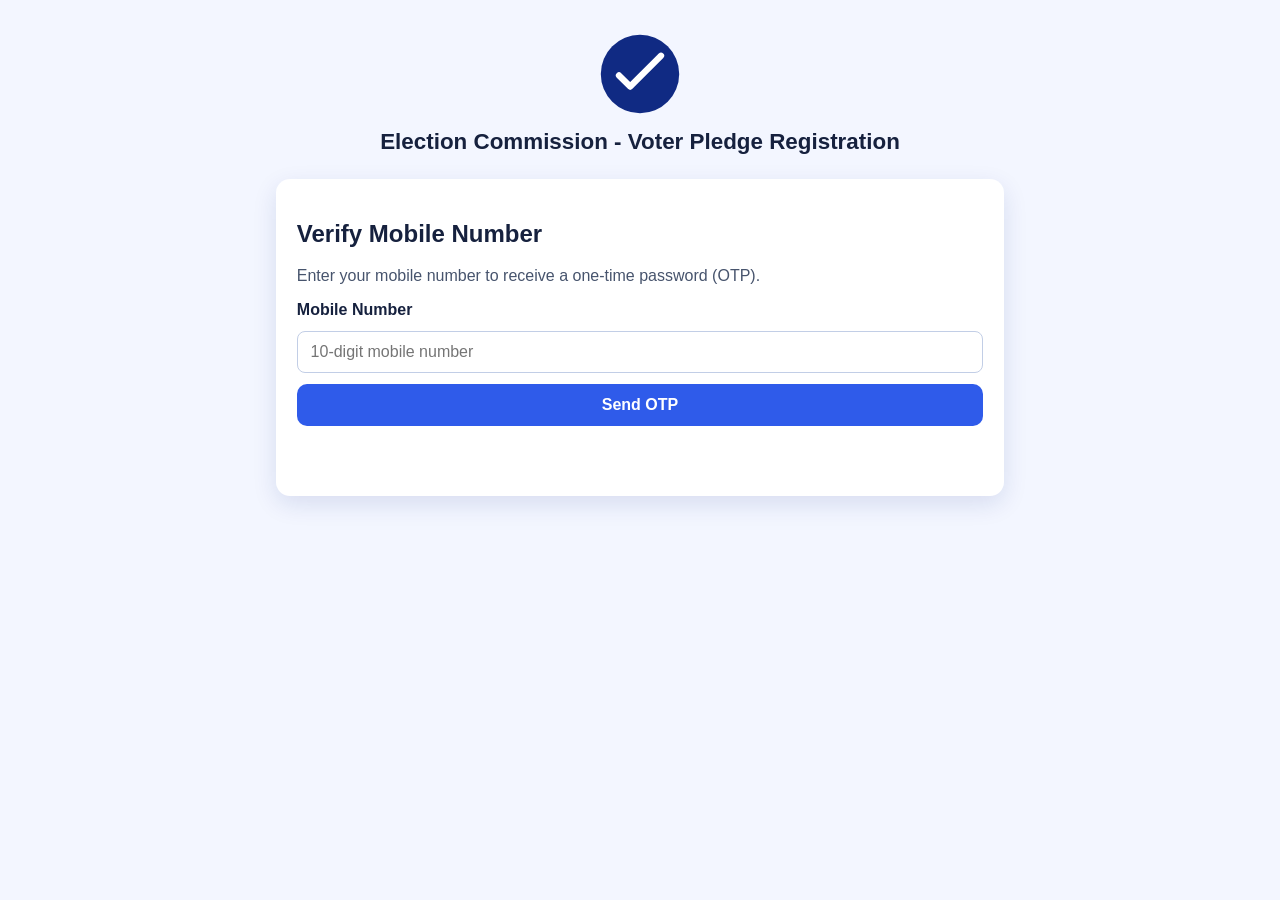
==== index.html @ 4a9faa6d "Build voter pledge registration multi-step web app Co-authored-by: sibidharanj-rgb <sibidharanj-rgb@" ====
<!doctype html>
<html lang="en">
  <head>
    <meta charset="UTF-8" />
    <meta name="viewport" content="width=device-width, initial-scale=1.0" />
    <title>Voter Pledge Registration</title>
    <link rel="stylesheet" href="./styles.css" />
  </head>
  <body>
    <main class="app-shell">
      <header class="brand-header">
        <div class="logo-wrap" aria-hidden="true">
          <svg
            class="logo-svg"
            viewBox="0 0 120 120"
            xmlns="http://www.w3.org/2000/svg"
          >
            <circle cx="60" cy="60" r="56" fill="#102a83" />
            <path
              d="M30 62l16 16 44-44"
              fill="none"
              stroke="#fff"
              stroke-width="9"
              stroke-linecap="round"
              stroke-linejoin="round"
            />
          </svg>
        </div>
        <h1>Election Commission - Voter Pledge Registration</h1>
      </header>

      <section id="step-auth" class="card step active" aria-live="polite">
        <h2>Verify Mobile Number</h2>
        <p class="subtle-text">
          Enter your mobile number to receive a one-time password (OTP).
        </p>

        <form id="mobile-form" class="form-grid">
          <label for="mobile">Mobile Number</label>
          <input
            id="mobile"
            name="mobile"
            type="tel"
            placeholder="10-digit mobile number"
            pattern="[0-9]{10}"
            maxlength="10"
            inputmode="numeric"
            autocomplete="tel"
            required
          />

          <button type="submit" class="btn btn-primary">Send OTP</button>
        </form>

        <form id="otp-form" class="form-grid hidden">
          <label for="otp">Enter OTP</label>
          <input
            id="otp"
            name="otp"
            type="text"
            placeholder="6-digit OTP"
            pattern="[0-9]{6}"
            maxlength="6"
            inputmode="numeric"
            autocomplete="one-time-code"
            required
          />
          <button type="submit" class="btn btn-primary">Verify OTP</button>
        </form>

        <p id="auth-message" class="message"></p>
      </section>

      <section id="step-details" class="card step" aria-live="polite">
        <h2>Personal Details</h2>
        <p class="subtle-text">
          Provide your details to continue with the pledge registration.
        </p>

        <form id="details-form" class="form-grid">
          <label for="fullName">Full Name</label>
          <input
            id="fullName"
            name="fullName"
            type="text"
            placeholder="Your full name"
            autocomplete="name"
            required
          />

          <label for="email">Email ID</label>
          <input
            id="email"
            name="email"
            type="email"
            placeholder="name@example.com"
            autocomplete="email"
            required
          />

          <label for="region">Region</label>
          <select id="region" name="region" required>
            <option value="">Select region</option>
            <option>North</option>
            <option>South</option>
            <option>East</option>
            <option>West</option>
            <option>Central</option>
            <option>North-East</option>
          </select>

          <label for="city">City</label>
          <input
            id="city"
            name="city"
            type="text"
            placeholder="Your city"
            autocomplete="address-level2"
            required
          />

          <button type="submit" class="btn btn-primary">
            Continue to Consent
          </button>
        </form>
      </section>

      <section id="step-consent" class="card step" aria-live="polite">
        <h2>Voter Consent Form</h2>
        <p class="consent-body">
          I solemnly pledge that I will vote responsibly, uphold democratic
          values, and encourage informed participation in elections.
        </p>

        <form id="consent-form" class="form-grid">
          <label class="consent-check">
            <input id="consent" name="consent" type="checkbox" required />
            I acknowledge and accept this voter pledge.
          </label>

          <button type="submit" class="btn btn-primary">
            Submit &amp; View Certificate
          </button>
        </form>
      </section>

      <section id="step-certificate" class="card step" aria-live="polite">
        <h2>Certificate of Appreciation</h2>
        <p class="subtle-text">
          Preview your certificate below and download it for your records.
        </p>

        <div id="certificate-preview" class="certificate-preview"></div>

        <div class="actions">
          <button id="download-certificate" class="btn btn-secondary">
            Download Certificate
          </button>
          <button id="restart-flow" class="btn btn-outline">
            Register Another Voter
          </button>
        </div>
      </section>
    </main>

    <script src="./script.js"></script>
  </body>
</html>
---- styles.css ----
.app-shell {
  box-sizing: border-box;
  max-width: 760px;
  margin: 2rem auto;
  padding: 0 1rem 2rem;
  font-family: Arial, Helvetica, sans-serif;
  color: #16213e;
}

*,
*::before,
*::after {
  box-sizing: inherit;
}

body {
  margin: 0;
  background: #f3f6ff;
}

.brand-header {
  text-align: center;
  margin-bottom: 1.5rem;
}

.brand-header h1 {
  font-size: 1.4rem;
  margin: 0.8rem 0 0;
}

.logo-wrap {
  width: 84px;
  height: 84px;
  margin: 0 auto;
}

.logo-svg {
  width: 100%;
  height: 100%;
}

.card {
  background: #fff;
  border-radius: 14px;
  box-shadow: 0 8px 24px rgba(16, 42, 131, 0.12);
  padding: 1.3rem;
  margin-bottom: 1rem;
}

.step {
  display: none;
}

.step.active {
  display: block;
}

.subtle-text {
  margin-top: 0;
  color: #47546d;
}

.form-grid {
  display: grid;
  gap: 0.7rem;
}

label {
  font-weight: 600;
}

input,
select {
  width: 100%;
  font-size: 1rem;
  border-radius: 8px;
  border: 1px solid #c2cee6;
  padding: 0.7rem 0.8rem;
}

input:focus,
select:focus {
  border-color: #2f5bea;
  outline: 2px solid #d8e3ff;
}

.btn {
  border: none;
  border-radius: 10px;
  font-weight: 600;
  cursor: pointer;
  font-size: 1rem;
  padding: 0.75rem 1rem;
}

.btn-primary {
  background: #2f5bea;
  color: #fff;
}

.btn-primary:hover {
  background: #2547bb;
}

.btn-secondary {
  background: #00a37a;
  color: #fff;
}

.btn-outline {
  background: #fff;
  border: 1px solid #8ca0cf;
  color: #1f3568;
}

.actions {
  margin-top: 1rem;
  display: flex;
  flex-wrap: wrap;
  gap: 0.7rem;
}

.hidden {
  display: none;
}

.message {
  min-height: 1.25rem;
  margin-top: 0.8rem;
  font-weight: 600;
}

.message.success {
  color: #10775b;
}

.message.error {
  color: #b31919;
}

.consent-body {
  background: #f7f9ff;
  border-left: 4px solid #2f5bea;
  padding: 0.9rem;
  border-radius: 8px;
}

.consent-check {
  display: flex;
  align-items: flex-start;
  gap: 0.5rem;
  font-weight: 500;
}

.consent-check input {
  width: auto;
  margin-top: 0.2rem;
}

.certificate-preview {
  border: 2px solid #d1dcf7;
  border-radius: 12px;
  background: #fcfdff;
  padding: 1.2rem;
}

.certificate-preview h3 {
  text-align: center;
  margin-top: 0;
  color: #102a83;
}

.certificate-preview p {
  line-height: 1.5;
  margin: 0.45rem 0;
}

@media (max-width: 640px) {
  .brand-header h1 {
    font-size: 1.15rem;
  }
}
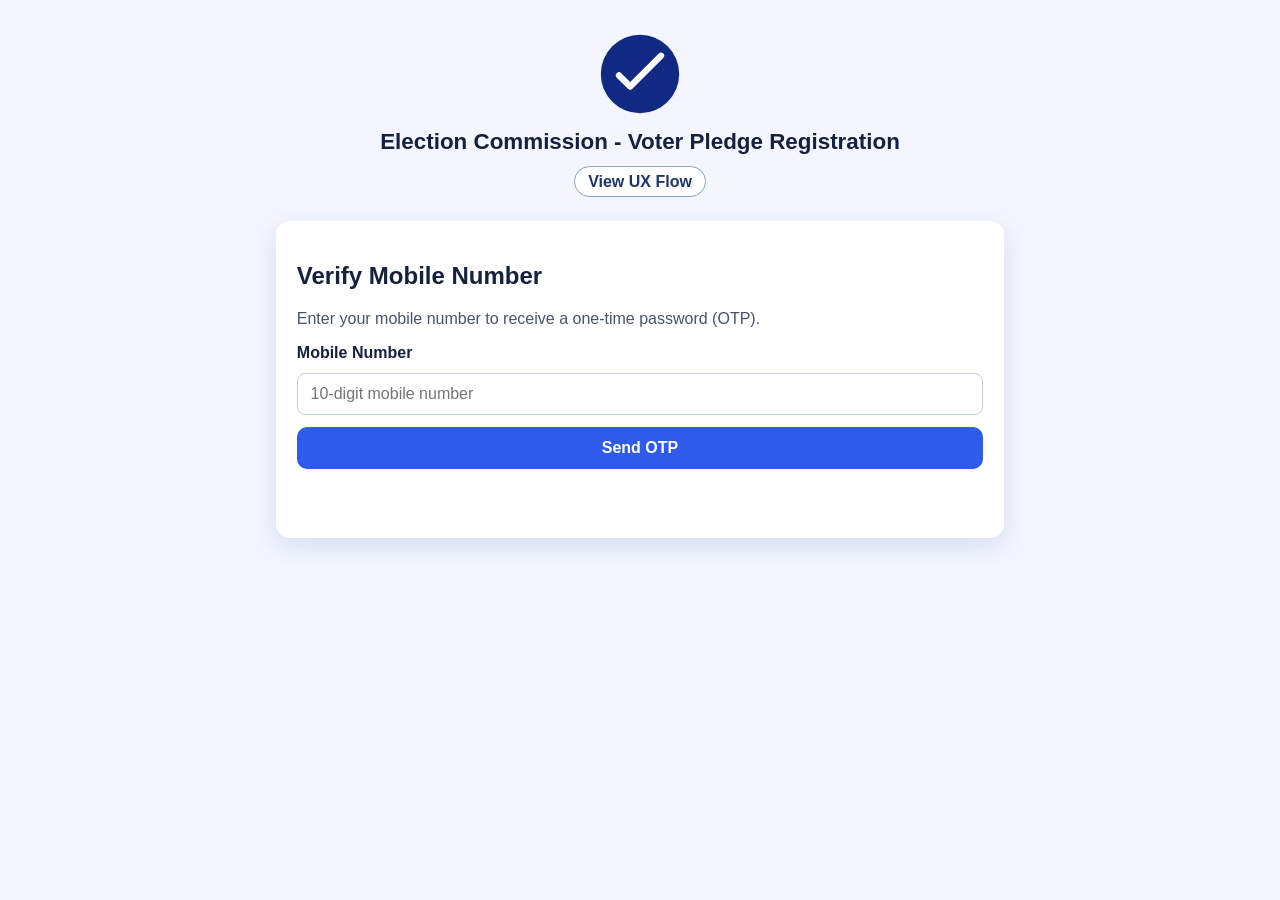
==== commit ab6e4e38: "Add browser-friendly UX flow page Co-authored-by: sibidharanj-rgb <sibidharanj-rgb@users.noreply.git" ====
--- a/index.html
+++ b/index.html
@@ -27,6 +27,9 @@
           </svg>
         </div>
         <h1>Election Commission - Voter Pledge Registration</h1>
+        <p class="flow-link-wrap">
+          <a class="flow-link" href="./ux-flow.html">View UX Flow</a>
+        </p>
       </header>
 
       <section id="step-auth" class="card step active" aria-live="polite">
--- a/styles.css
+++ b/styles.css
@@ -28,6 +28,25 @@
   margin: 0.8rem 0 0;
 }
 
+.flow-link-wrap {
+  margin: 0.7rem 0 0;
+}
+
+.flow-link {
+  display: inline-block;
+  text-decoration: none;
+  color: #1f3568;
+  font-weight: 600;
+  border: 1px solid #8ca0cf;
+  background: #fff;
+  border-radius: 999px;
+  padding: 0.35rem 0.8rem;
+}
+
+.flow-link:hover {
+  background: #f0f4ff;
+}
+
 .logo-wrap {
   width: 84px;
   height: 84px;
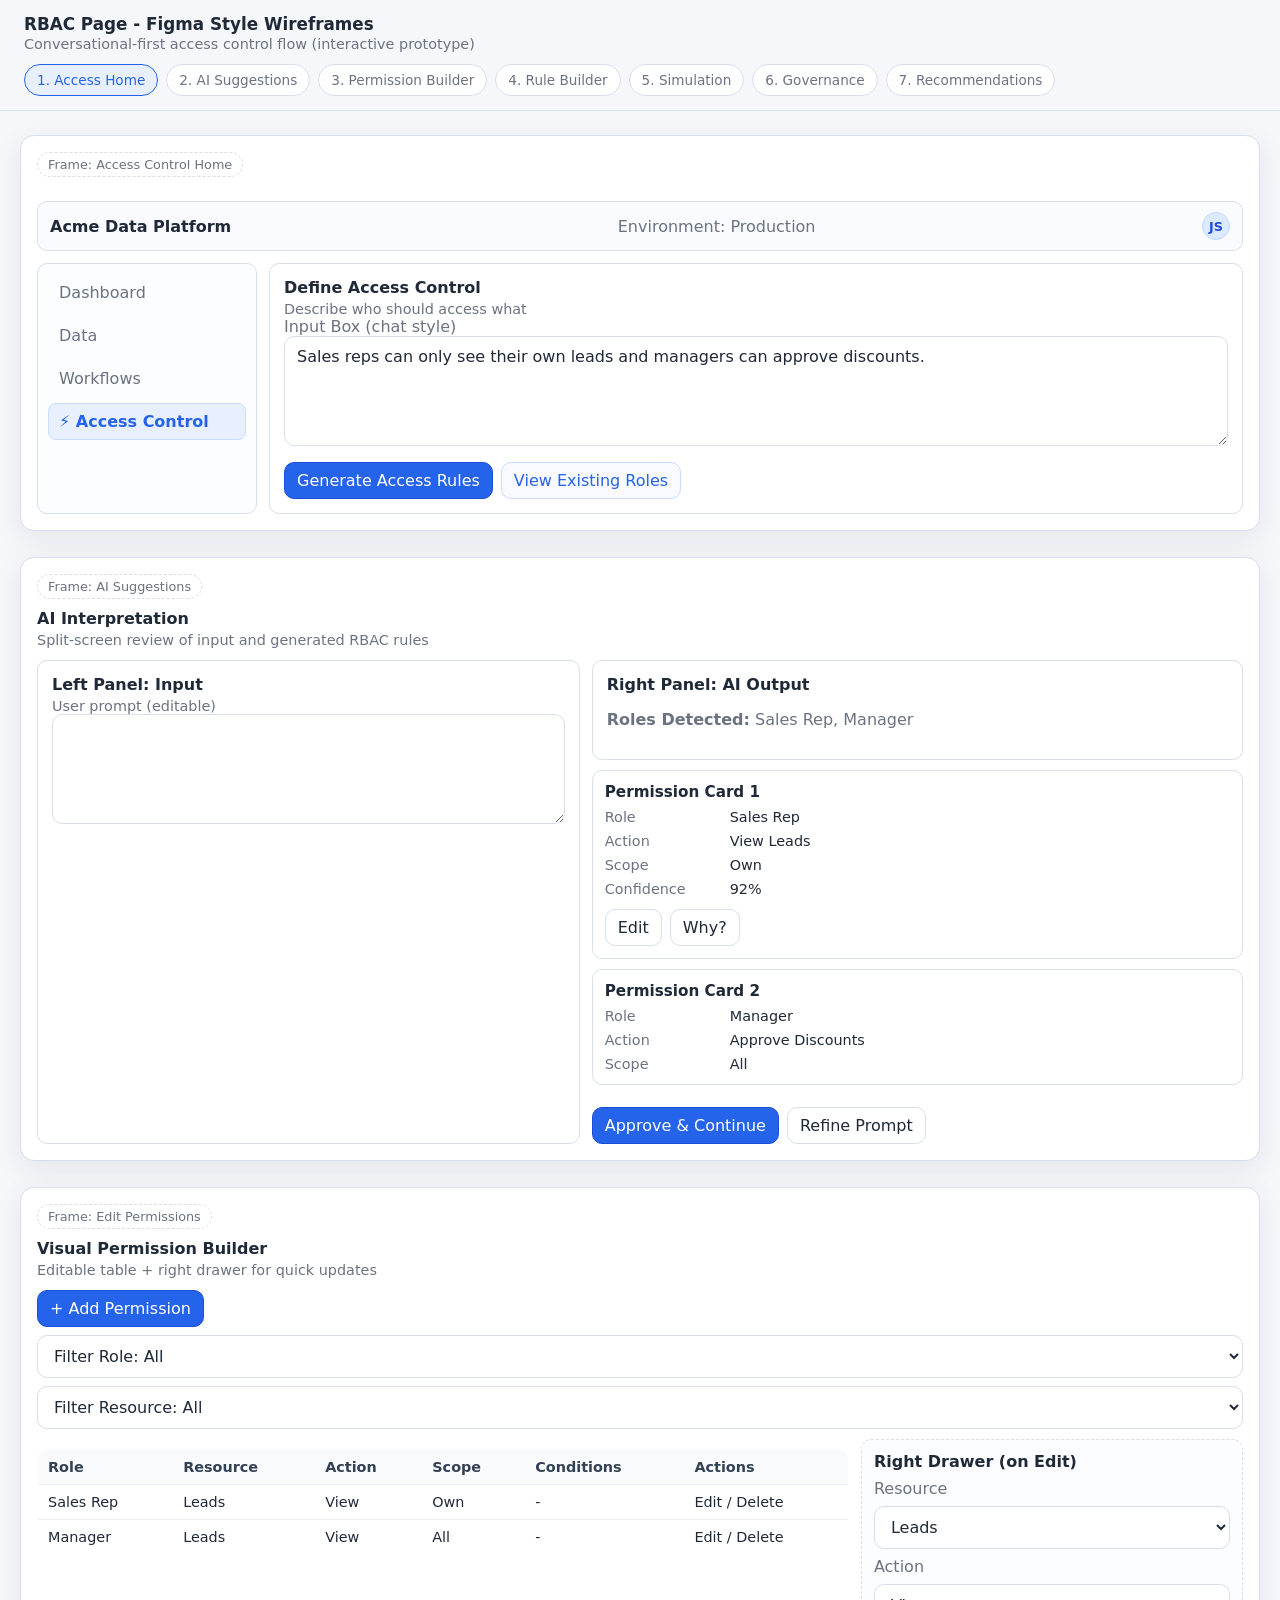
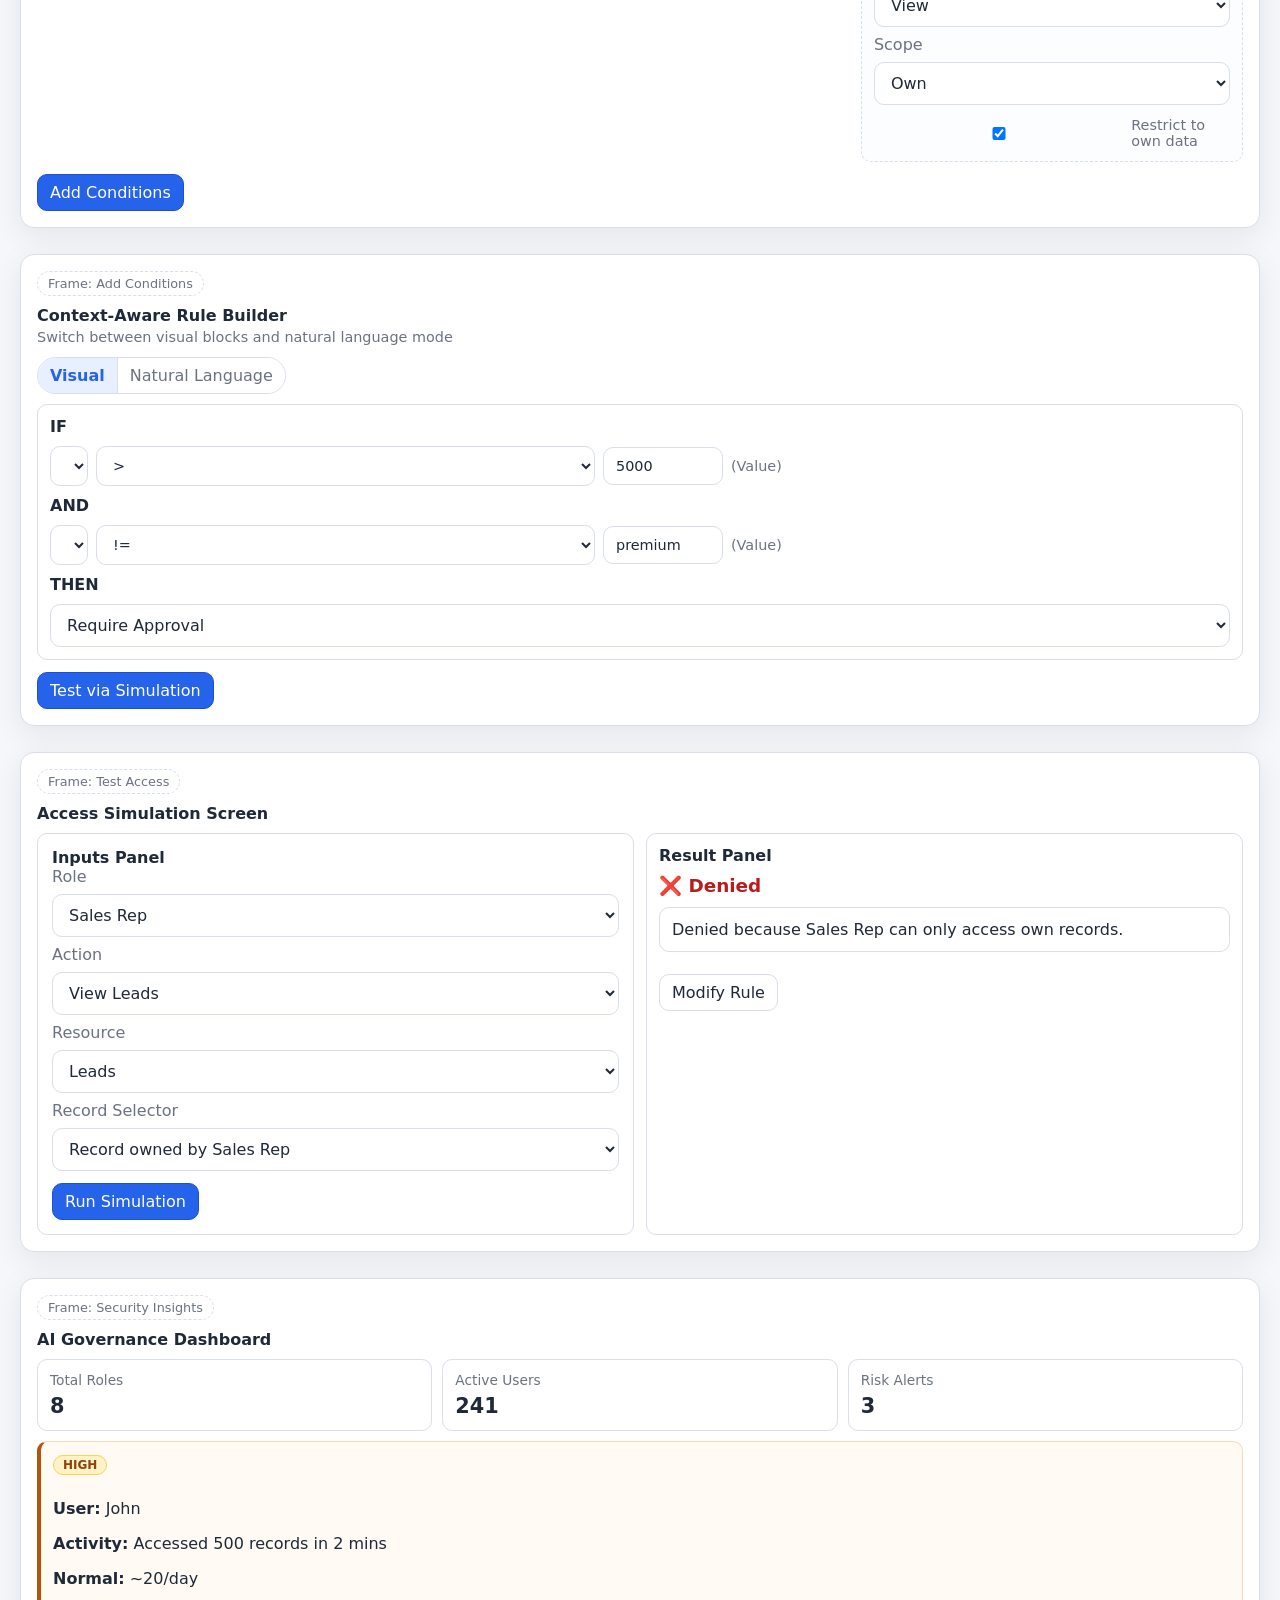
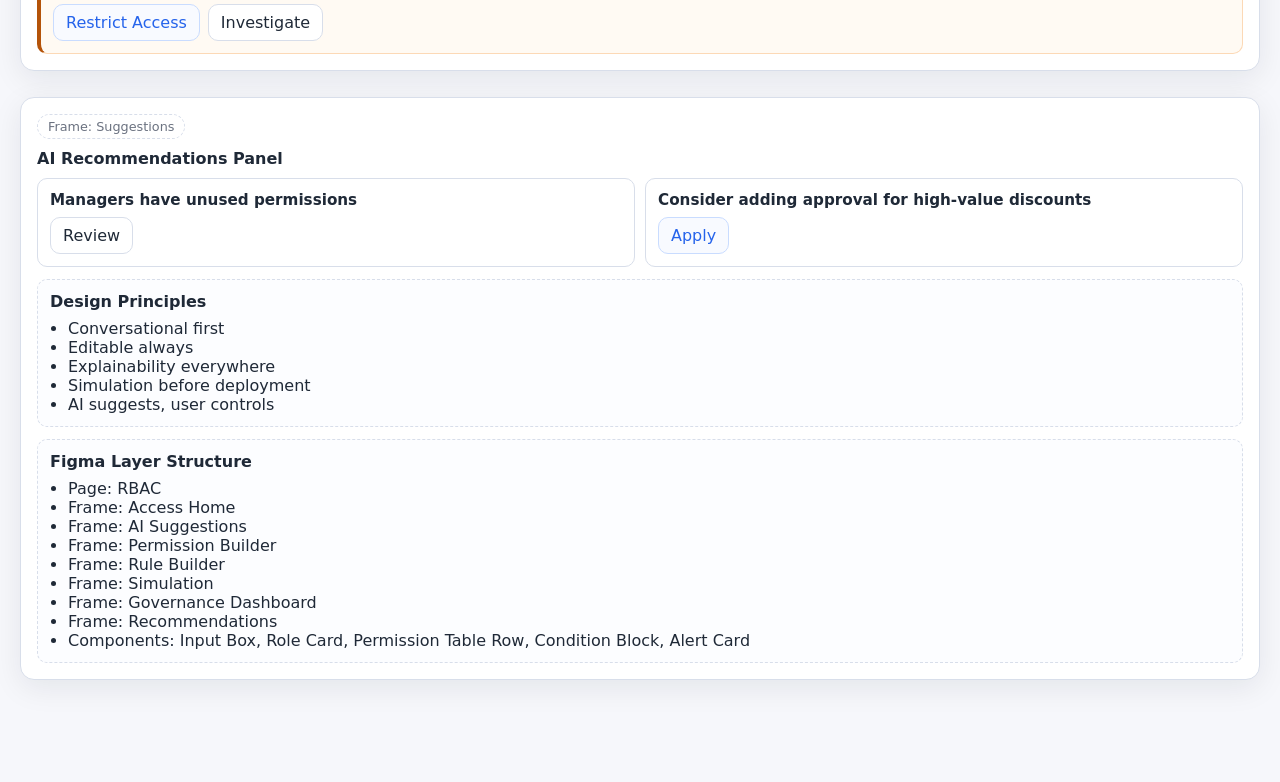
==== commit 1b490530: "Add interactive HTML wireframes for AI-native RBAC flow Co-authored-by: sibidharanj-rgb <sibidharanj" ====
--- a/index.html
+++ b/index.html
@@ -1,171 +1,893 @@
-<!doctype html>
+<!DOCTYPE html>
 <html lang="en">
-  <head>
-    <meta charset="UTF-8" />
-    <meta name="viewport" content="width=device-width, initial-scale=1.0" />
-    <title>Voter Pledge Registration</title>
-    <link rel="stylesheet" href="./styles.css" />
-  </head>
-  <body>
-    <main class="app-shell">
-      <header class="brand-header">
-        <div class="logo-wrap" aria-hidden="true">
-          <svg
-            class="logo-svg"
-            viewBox="0 0 120 120"
-            xmlns="http://www.w3.org/2000/svg"
-          >
-            <circle cx="60" cy="60" r="56" fill="#102a83" />
-            <path
-              d="M30 62l16 16 44-44"
-              fill="none"
-              stroke="#fff"
-              stroke-width="9"
-              stroke-linecap="round"
-              stroke-linejoin="round"
-            />
-          </svg>
-        </div>
-        <h1>Election Commission - Voter Pledge Registration</h1>
-        <p class="flow-link-wrap">
-          <a class="flow-link" href="./ux-flow.html">View UX Flow</a>
-        </p>
-      </header>
-
-      <section id="step-auth" class="card step active" aria-live="polite">
-        <h2>Verify Mobile Number</h2>
-        <p class="subtle-text">
-          Enter your mobile number to receive a one-time password (OTP).
-        </p>
-
-        <form id="mobile-form" class="form-grid">
-          <label for="mobile">Mobile Number</label>
-          <input
-            id="mobile"
-            name="mobile"
-            type="tel"
-            placeholder="10-digit mobile number"
-            pattern="[0-9]{10}"
-            maxlength="10"
-            inputmode="numeric"
-            autocomplete="tel"
-            required
-          />
-
-          <button type="submit" class="btn btn-primary">Send OTP</button>
-        </form>
-
-        <form id="otp-form" class="form-grid hidden">
-          <label for="otp">Enter OTP</label>
-          <input
-            id="otp"
-            name="otp"
-            type="text"
-            placeholder="6-digit OTP"
-            pattern="[0-9]{6}"
-            maxlength="6"
-            inputmode="numeric"
-            autocomplete="one-time-code"
-            required
-          />
-          <button type="submit" class="btn btn-primary">Verify OTP</button>
-        </form>
-
-        <p id="auth-message" class="message"></p>
+<head>
+  <meta charset="UTF-8" />
+  <meta name="viewport" content="width=device-width, initial-scale=1.0" />
+  <title>AI-Native RBAC Wireframes</title>
+  <style>
+    :root {
+      --bg: #f6f7fb;
+      --frame: #ffffff;
+      --line: #d8deea;
+      --text: #1f2937;
+      --muted: #6b7280;
+      --accent: #2563eb;
+      --accent-soft: #e8f0ff;
+      --success: #15803d;
+      --danger: #b91c1c;
+      --warning: #b45309;
+      --radius: 14px;
+      --shadow: 0 8px 30px rgba(15, 23, 42, 0.08);
+    }
+
+    * {
+      box-sizing: border-box;
+    }
+
+    body {
+      margin: 0;
+      font-family: Inter, ui-sans-serif, system-ui, -apple-system, "Segoe UI", Roboto, Arial, sans-serif;
+      color: var(--text);
+      background: var(--bg);
+    }
+
+    .page-header {
+      position: sticky;
+      top: 0;
+      z-index: 10;
+      background: rgba(246, 247, 251, 0.95);
+      backdrop-filter: blur(8px);
+      border-bottom: 1px solid var(--line);
+      padding: 14px 24px;
+      display: flex;
+      flex-wrap: wrap;
+      gap: 12px;
+      align-items: center;
+      justify-content: space-between;
+    }
+
+    .title-wrap h1 {
+      margin: 0;
+      font-size: 1.05rem;
+    }
+
+    .title-wrap p {
+      margin: 2px 0 0;
+      color: var(--muted);
+      font-size: 0.9rem;
+    }
+
+    .flow-nav {
+      display: flex;
+      flex-wrap: wrap;
+      gap: 8px;
+    }
+
+    .flow-nav button {
+      border: 1px solid var(--line);
+      background: #fff;
+      padding: 7px 12px;
+      border-radius: 999px;
+      color: var(--muted);
+      cursor: pointer;
+      transition: all 0.2s ease;
+      font-size: 0.85rem;
+    }
+
+    .flow-nav button:hover,
+    .flow-nav button.active {
+      border-color: var(--accent);
+      color: var(--accent);
+      background: var(--accent-soft);
+    }
+
+    .container {
+      max-width: 1280px;
+      margin: 24px auto 42px;
+      padding: 0 20px 60px;
+      display: grid;
+      gap: 26px;
+    }
+
+    .frame {
+      background: var(--frame);
+      border: 1px solid var(--line);
+      border-radius: var(--radius);
+      box-shadow: var(--shadow);
+      padding: 16px;
+      scroll-margin-top: 90px;
+    }
+
+    .frame-title {
+      margin: 0;
+      font-size: 1rem;
+      font-weight: 700;
+    }
+
+    .frame-subtitle {
+      margin: 4px 0 0;
+      color: var(--muted);
+      font-size: 0.9rem;
+    }
+
+    .muted {
+      color: var(--muted);
+    }
+
+    .pill {
+      display: inline-flex;
+      align-items: center;
+      gap: 6px;
+      border-radius: 999px;
+      border: 1px dashed var(--line);
+      padding: 4px 10px;
+      color: var(--muted);
+      font-size: 0.8rem;
+      margin-bottom: 10px;
+    }
+
+    .topbar {
+      border: 1px solid var(--line);
+      border-radius: 10px;
+      background: #fafbff;
+      padding: 10px 12px;
+      display: flex;
+      justify-content: space-between;
+      align-items: center;
+      margin-top: 14px;
+    }
+
+    .avatar {
+      width: 28px;
+      height: 28px;
+      border-radius: 50%;
+      display: inline-flex;
+      align-items: center;
+      justify-content: center;
+      background: #dbeafe;
+      color: #1d4ed8;
+      font-weight: 700;
+      font-size: 0.8rem;
+      border: 1px solid #bfdbfe;
+    }
+
+    .layout-two {
+      margin-top: 12px;
+      display: grid;
+      grid-template-columns: 220px 1fr;
+      gap: 12px;
+    }
+
+    .sidebar {
+      border: 1px solid var(--line);
+      border-radius: 10px;
+      padding: 10px;
+      background: #fcfdff;
+    }
+
+    .sidebar ul {
+      margin: 0;
+      padding: 0;
+      list-style: none;
+    }
+
+    .sidebar li {
+      border-radius: 8px;
+      padding: 8px 10px;
+      color: var(--muted);
+      margin-bottom: 6px;
+      border: 1px solid transparent;
+    }
+
+    .sidebar li.active {
+      color: var(--accent);
+      background: var(--accent-soft);
+      border-color: #c9dcff;
+      font-weight: 600;
+    }
+
+    .panel {
+      border: 1px solid var(--line);
+      border-radius: 10px;
+      padding: 14px;
+      background: #fff;
+    }
+
+    textarea,
+    select,
+    input {
+      width: 100%;
+      border: 1px solid var(--line);
+      border-radius: 10px;
+      padding: 10px 12px;
+      font: inherit;
+      background: #fff;
+      color: var(--text);
+    }
+
+    textarea {
+      resize: vertical;
+      min-height: 110px;
+    }
+
+    .btn-row {
+      margin-top: 12px;
+      display: flex;
+      flex-wrap: wrap;
+      gap: 8px;
+    }
+
+    button {
+      border: 1px solid var(--line);
+      background: #fff;
+      color: var(--text);
+      border-radius: 10px;
+      padding: 8px 12px;
+      font: inherit;
+      cursor: pointer;
+    }
+
+    button.primary {
+      background: var(--accent);
+      color: #fff;
+      border-color: #1d4ed8;
+    }
+
+    button.ghost {
+      background: #f8faff;
+      color: var(--accent);
+      border-color: #c9dcff;
+    }
+
+    .split {
+      margin-top: 12px;
+      display: grid;
+      grid-template-columns: 1fr 1.2fr;
+      gap: 12px;
+    }
+
+    .stack {
+      display: grid;
+      gap: 10px;
+    }
+
+    .card {
+      border: 1px solid var(--line);
+      border-radius: 10px;
+      padding: 12px;
+      background: #fff;
+    }
+
+    .card h4 {
+      margin: 0 0 8px;
+      font-size: 0.95rem;
+    }
+
+    .kv {
+      display: grid;
+      grid-template-columns: 115px 1fr;
+      gap: 8px 10px;
+      font-size: 0.9rem;
+    }
+
+    .kv .k {
+      color: var(--muted);
+    }
+
+    table {
+      width: 100%;
+      border-collapse: collapse;
+      margin-top: 10px;
+      font-size: 0.9rem;
+      background: #fff;
+      border: 1px solid var(--line);
+      border-radius: 10px;
+      overflow: hidden;
+    }
+
+    th, td {
+      text-align: left;
+      padding: 9px 10px;
+      border-bottom: 1px solid #edf0f6;
+      vertical-align: top;
+    }
+
+    th {
+      background: #f9fafc;
+      color: #334155;
+      font-weight: 600;
+    }
+
+    tr:last-child td {
+      border-bottom: 0;
+    }
+
+    .table-layout {
+      margin-top: 10px;
+      display: grid;
+      grid-template-columns: 1.7fr 0.8fr;
+      gap: 12px;
+    }
+
+    .drawer {
+      border: 1px dashed var(--line);
+      border-radius: 10px;
+      padding: 12px;
+      background: #fcfdff;
+    }
+
+    .drawer h4 {
+      margin: 0 0 8px;
+    }
+
+    .form-grid {
+      display: grid;
+      gap: 8px;
+    }
+
+    .toggle {
+      display: inline-flex;
+      align-items: center;
+      gap: 8px;
+      font-size: 0.9rem;
+      color: var(--muted);
+      margin-top: 4px;
+    }
+
+    .rule-block {
+      border: 1px solid var(--line);
+      border-radius: 10px;
+      padding: 12px;
+      background: #fff;
+      margin-top: 10px;
+      display: grid;
+      gap: 10px;
+    }
+
+    .rule-line {
+      display: grid;
+      grid-template-columns: 38px 1fr 120px 1fr;
+      gap: 8px;
+      align-items: center;
+      font-size: 0.9rem;
+    }
+
+    .mode-switch {
+      display: inline-flex;
+      border: 1px solid var(--line);
+      border-radius: 999px;
+      overflow: hidden;
+    }
+
+    .mode-switch button {
+      border: 0;
+      border-right: 1px solid var(--line);
+      border-radius: 0;
+      background: #fff;
+      color: var(--muted);
+      padding: 8px 12px;
+    }
+
+    .mode-switch button:last-child {
+      border-right: 0;
+    }
+
+    .mode-switch button.active {
+      background: var(--accent-soft);
+      color: var(--accent);
+      font-weight: 600;
+    }
+
+    .sim-grid {
+      margin-top: 10px;
+      display: grid;
+      grid-template-columns: 1fr 1fr;
+      gap: 12px;
+    }
+
+    .result {
+      border: 1px solid var(--line);
+      border-radius: 10px;
+      padding: 12px;
+      background: #fff;
+      display: grid;
+      gap: 10px;
+      align-content: start;
+    }
+
+    .status {
+      font-size: 1.15rem;
+      font-weight: 700;
+    }
+
+    .status.allowed { color: var(--success); }
+    .status.denied { color: var(--danger); }
+
+    .metrics {
+      margin-top: 10px;
+      display: grid;
+      grid-template-columns: repeat(3, minmax(160px, 1fr));
+      gap: 10px;
+    }
+
+    .metric {
+      border: 1px solid var(--line);
+      border-radius: 10px;
+      padding: 12px;
+      background: #fff;
+    }
+
+    .metric .name {
+      color: var(--muted);
+      font-size: 0.86rem;
+    }
+
+    .metric .value {
+      margin-top: 6px;
+      font-size: 1.3rem;
+      font-weight: 700;
+    }
+
+    .alert {
+      margin-top: 10px;
+      border: 1px solid #fcd9b6;
+      border-left: 4px solid var(--warning);
+      border-radius: 10px;
+      padding: 12px;
+      background: #fffaf3;
+    }
+
+    .severity {
+      display: inline-flex;
+      background: #fef3c7;
+      color: #92400e;
+      border: 1px solid #fcd34d;
+      border-radius: 999px;
+      padding: 2px 9px;
+      font-size: 0.75rem;
+      font-weight: 700;
+      margin-bottom: 8px;
+    }
+
+    .reco-grid {
+      margin-top: 10px;
+      display: grid;
+      grid-template-columns: repeat(2, minmax(230px, 1fr));
+      gap: 10px;
+    }
+
+    .principles, .figma {
+      margin-top: 12px;
+      border: 1px dashed var(--line);
+      border-radius: 10px;
+      padding: 12px;
+      background: #fcfdff;
+    }
+
+    .principles ul,
+    .figma ul {
+      margin: 8px 0 0;
+      padding-left: 18px;
+    }
+
+    @media (max-width: 980px) {
+      .layout-two,
+      .split,
+      .table-layout,
+      .sim-grid {
+        grid-template-columns: 1fr;
+      }
+
+      .rule-line {
+        grid-template-columns: 1fr;
+      }
+
+      .metrics,
+      .reco-grid {
+        grid-template-columns: 1fr;
+      }
+    }
+  </style>
+</head>
+<body>
+  <header class="page-header">
+    <div class="title-wrap">
+      <h1>RBAC Page - Figma Style Wireframes</h1>
+      <p>Conversational-first access control flow (interactive prototype)</p>
+    </div>
+    <nav class="flow-nav" aria-label="Jump between frames">
+      <button data-target="access-home" class="active">1. Access Home</button>
+      <button data-target="ai-suggestions">2. AI Suggestions</button>
+      <button data-target="permission-builder">3. Permission Builder</button>
+      <button data-target="rule-builder">4. Rule Builder</button>
+      <button data-target="simulation">5. Simulation</button>
+      <button data-target="governance">6. Governance</button>
+      <button data-target="recommendations">7. Recommendations</button>
+    </nav>
+  </header>
+
+  <main class="container">
+    <section class="frame" id="access-home">
+      <span class="pill">Frame: Access Control Home</span>
+      <div class="topbar">
+        <strong>Acme Data Platform</strong>
+        <span class="muted">Environment: Production</span>
+        <span class="avatar" aria-label="User avatar">JS</span>
+      </div>
+      <div class="layout-two">
+        <aside class="sidebar">
+          <ul>
+            <li>Dashboard</li>
+            <li>Data</li>
+            <li>Workflows</li>
+            <li class="active">⚡ Access Control</li>
+          </ul>
+        </aside>
+        <div class="panel">
+          <h2 class="frame-title">Define Access Control</h2>
+          <p class="frame-subtitle">Describe who should access what</p>
+          <label for="prompt" class="muted">Input Box (chat style)</label>
+          <textarea id="prompt" placeholder="e.g., Sales reps can only see their own leads">Sales reps can only see their own leads and managers can approve discounts.</textarea>
+          <div class="btn-row">
+            <button id="generateBtn" class="primary">Generate Access Rules</button>
+            <button class="ghost" data-target="permission-builder">View Existing Roles</button>
+          </div>
+        </div>
+      </div>
+    </section>
+
+    <section class="frame" id="ai-suggestions">
+      <span class="pill">Frame: AI Suggestions</span>
+      <h2 class="frame-title">AI Interpretation</h2>
+      <p class="frame-subtitle">Split-screen review of input and generated RBAC rules</p>
+      <div class="split">
+        <div class="panel">
+          <h3 class="frame-title">Left Panel: Input</h3>
+          <p class="frame-subtitle">User prompt (editable)</p>
+          <textarea id="inputMirror"></textarea>
+        </div>
+        <div class="stack">
+          <div class="panel">
+            <h3 class="frame-title">Right Panel: AI Output</h3>
+            <p class="muted"><strong>Roles Detected:</strong> Sales Rep, Manager</p>
+          </div>
+          <div class="card">
+            <h4>Permission Card 1</h4>
+            <div class="kv">
+              <div class="k">Role</div><div>Sales Rep</div>
+              <div class="k">Action</div><div>View Leads</div>
+              <div class="k">Scope</div><div>Own</div>
+              <div class="k">Confidence</div><div>92%</div>
+            </div>
+            <div class="btn-row">
+              <button>Edit</button>
+              <button>Why?</button>
+            </div>
+          </div>
+          <div class="card">
+            <h4>Permission Card 2</h4>
+            <div class="kv">
+              <div class="k">Role</div><div>Manager</div>
+              <div class="k">Action</div><div>Approve Discounts</div>
+              <div class="k">Scope</div><div>All</div>
+            </div>
+          </div>
+          <div class="btn-row">
+            <button id="approveContinueBtn" class="primary">Approve &amp; Continue</button>
+            <button>Refine Prompt</button>
+          </div>
+        </div>
+      </div>
+    </section>
+
+    <section class="frame" id="permission-builder">
+      <span class="pill">Frame: Edit Permissions</span>
+      <h2 class="frame-title">Visual Permission Builder</h2>
+      <p class="frame-subtitle">Editable table + right drawer for quick updates</p>
+
+      <div class="btn-row">
+        <button class="primary">+ Add Permission</button>
+        <select aria-label="Filter by role">
+          <option>Filter Role: All</option>
+          <option>Sales Rep</option>
+          <option>Manager</option>
+        </select>
+        <select aria-label="Filter by resource">
+          <option>Filter Resource: All</option>
+          <option>Leads</option>
+          <option>Discounts</option>
+        </select>
+      </div>
+
+      <div class="table-layout">
+        <div>
+          <table>
+            <thead>
+              <tr>
+                <th>Role</th>
+                <th>Resource</th>
+                <th>Action</th>
+                <th>Scope</th>
+                <th>Conditions</th>
+                <th>Actions</th>
+              </tr>
+            </thead>
+            <tbody>
+              <tr>
+                <td>Sales Rep</td>
+                <td>Leads</td>
+                <td>View</td>
+                <td>Own</td>
+                <td>-</td>
+                <td>Edit / Delete</td>
+              </tr>
+              <tr>
+                <td>Manager</td>
+                <td>Leads</td>
+                <td>View</td>
+                <td>All</td>
+                <td>-</td>
+                <td>Edit / Delete</td>
+              </tr>
+            </tbody>
+          </table>
+        </div>
+        <aside class="drawer">
+          <h4>Right Drawer (on Edit)</h4>
+          <div class="form-grid">
+            <label class="muted">Resource</label>
+            <select><option>Leads</option></select>
+            <label class="muted">Action</label>
+            <select><option>View</option></select>
+            <label class="muted">Scope</label>
+            <select><option>Own</option><option>All</option></select>
+            <label class="toggle"><input type="checkbox" checked /> Restrict to own data</label>
+          </div>
+        </aside>
+      </div>
+      <div class="btn-row">
+        <button id="toConditionsBtn" class="primary">Add Conditions</button>
+      </div>
+    </section>
+
+    <section class="frame" id="rule-builder">
+      <span class="pill">Frame: Add Conditions</span>
+      <h2 class="frame-title">Context-Aware Rule Builder</h2>
+      <p class="frame-subtitle">Switch between visual blocks and natural language mode</p>
+      <div class="btn-row">
+        <div class="mode-switch" role="tablist" aria-label="Rule builder mode">
+          <button id="visualModeBtn" class="active">Visual</button>
+          <button id="naturalModeBtn">Natural Language</button>
+        </div>
+      </div>
+
+      <div id="visualRule" class="rule-block">
+        <div><strong>IF</strong></div>
+        <div class="rule-line">
+          <select><option>refund_amount</option></select>
+          <select><option>&gt;</option></select>
+          <input value="5000" />
+          <span class="muted">(Value)</span>
+        </div>
+        <div><strong>AND</strong></div>
+        <div class="rule-line">
+          <select><option>customer_tier</option></select>
+          <select><option>!=</option></select>
+          <input value="premium" />
+          <span class="muted">(Value)</span>
+        </div>
+        <div><strong>THEN</strong></div>
+        <select><option>Require Approval</option></select>
+      </div>
+
+      <div id="naturalRule" class="rule-block" style="display: none;">
+        <label class="muted">Natural language view</label>
+        <textarea>Require approval if refund exceeds 5000 and customer is not premium.</textarea>
+      </div>
+      <div class="btn-row">
+        <button id="toSimulationBtn" class="primary">Test via Simulation</button>
+      </div>
+    </section>
+
+    <section class="frame" id="simulation">
+      <span class="pill">Frame: Test Access</span>
+      <h2 class="frame-title">Access Simulation Screen</h2>
+      <div class="sim-grid">
+        <div class="panel">
+          <h3 class="frame-title">Inputs Panel</h3>
+          <div class="form-grid">
+            <label class="muted">Role</label>
+            <select id="simRole">
+              <option>Sales Rep</option>
+              <option>Manager</option>
+            </select>
+            <label class="muted">Action</label>
+            <select id="simAction">
+              <option>View Leads</option>
+              <option>Approve Discounts</option>
+            </select>
+            <label class="muted">Resource</label>
+            <select id="simResource">
+              <option>Leads</option>
+              <option>Discounts</option>
+            </select>
+            <label class="muted">Record Selector</label>
+            <select id="simRecord">
+              <option>Record owned by Sales Rep</option>
+              <option>Record owned by another user</option>
+            </select>
+          </div>
+          <div class="btn-row">
+            <button id="runSimBtn" class="primary">Run Simulation</button>
+          </div>
+        </div>
+        <div class="result">
+          <h3 class="frame-title">Result Panel</h3>
+          <div id="simStatus" class="status denied">❌ Denied</div>
+          <div id="simExplanation" class="card">Denied because Sales Rep can only access own records.</div>
+          <div class="btn-row">
+            <button data-target="permission-builder">Modify Rule</button>
+          </div>
+        </div>
+      </div>
+    </section>
+
+    <section class="frame" id="governance">
+      <span class="pill">Frame: Security Insights</span>
+      <h2 class="frame-title">AI Governance Dashboard</h2>
+      <div class="metrics">
+        <article class="metric">
+          <div class="name">Total Roles</div>
+          <div class="value">8</div>
+        </article>
+        <article class="metric">
+          <div class="name">Active Users</div>
+          <div class="value">241</div>
+        </article>
+        <article class="metric">
+          <div class="name">Risk Alerts</div>
+          <div class="value">3</div>
+        </article>
+      </div>
+      <article class="alert">
+        <span class="severity">HIGH</span>
+        <p><strong>User:</strong> John</p>
+        <p><strong>Activity:</strong> Accessed 500 records in 2 mins</p>
+        <p><strong>Normal:</strong> ~20/day</p>
+        <div class="btn-row">
+          <button class="ghost">Restrict Access</button>
+          <button>Investigate</button>
+        </div>
+      </article>
+    </section>
+
+    <section class="frame" id="recommendations">
+      <span class="pill">Frame: Suggestions</span>
+      <h2 class="frame-title">AI Recommendations Panel</h2>
+      <div class="reco-grid">
+        <article class="card">
+          <h4>Managers have unused permissions</h4>
+          <button>Review</button>
+        </article>
+        <article class="card">
+          <h4>Consider adding approval for high-value discounts</h4>
+          <button class="ghost">Apply</button>
+        </article>
+      </div>
+
+      <section class="principles">
+        <strong>Design Principles</strong>
+        <ul>
+          <li>Conversational first</li>
+          <li>Editable always</li>
+          <li>Explainability everywhere</li>
+          <li>Simulation before deployment</li>
+          <li>AI suggests, user controls</li>
+        </ul>
       </section>
 
-      <section id="step-details" class="card step" aria-live="polite">
-        <h2>Personal Details</h2>
-        <p class="subtle-text">
-          Provide your details to continue with the pledge registration.
-        </p>
-
-        <form id="details-form" class="form-grid">
-          <label for="fullName">Full Name</label>
-          <input
-            id="fullName"
-            name="fullName"
-            type="text"
-            placeholder="Your full name"
-            autocomplete="name"
-            required
-          />
-
-          <label for="email">Email ID</label>
-          <input
-            id="email"
-            name="email"
-            type="email"
-            placeholder="name@example.com"
-            autocomplete="email"
-            required
-          />
-
-          <label for="region">Region</label>
-          <select id="region" name="region" required>
-            <option value="">Select region</option>
-            <option>North</option>
-            <option>South</option>
-            <option>East</option>
-            <option>West</option>
-            <option>Central</option>
-            <option>North-East</option>
-          </select>
-
-          <label for="city">City</label>
-          <input
-            id="city"
-            name="city"
-            type="text"
-            placeholder="Your city"
-            autocomplete="address-level2"
-            required
-          />
-
-          <button type="submit" class="btn btn-primary">
-            Continue to Consent
-          </button>
-        </form>
+      <section class="figma">
+        <strong>Figma Layer Structure</strong>
+        <ul>
+          <li>Page: RBAC</li>
+          <li>Frame: Access Home</li>
+          <li>Frame: AI Suggestions</li>
+          <li>Frame: Permission Builder</li>
+          <li>Frame: Rule Builder</li>
+          <li>Frame: Simulation</li>
+          <li>Frame: Governance Dashboard</li>
+          <li>Frame: Recommendations</li>
+          <li>Components: Input Box, Role Card, Permission Table Row, Condition Block, Alert Card</li>
+        </ul>
       </section>
-
-      <section id="step-consent" class="card step" aria-live="polite">
-        <h2>Voter Consent Form</h2>
-        <p class="consent-body">
-          I solemnly pledge that I will vote responsibly, uphold democratic
-          values, and encourage informed participation in elections.
-        </p>
-
-        <form id="consent-form" class="form-grid">
-          <label class="consent-check">
-            <input id="consent" name="consent" type="checkbox" required />
-            I acknowledge and accept this voter pledge.
-          </label>
-
-          <button type="submit" class="btn btn-primary">
-            Submit &amp; View Certificate
-          </button>
-        </form>
-      </section>
-
-      <section id="step-certificate" class="card step" aria-live="polite">
-        <h2>Certificate of Appreciation</h2>
-        <p class="subtle-text">
-          Preview your certificate below and download it for your records.
-        </p>
-
-        <div id="certificate-preview" class="certificate-preview"></div>
-
-        <div class="actions">
-          <button id="download-certificate" class="btn btn-secondary">
-            Download Certificate
-          </button>
-          <button id="restart-flow" class="btn btn-outline">
-            Register Another Voter
-          </button>
-        </div>
-      </section>
-    </main>
-
-    <script src="./script.js"></script>
-  </body>
+    </section>
+  </main>
+
+  <script>
+    const navButtons = document.querySelectorAll(".flow-nav button");
+    const targetButtons = document.querySelectorAll("button[data-target]");
+
+    function goToFrame(id) {
+      const section = document.getElementById(id);
+      if (!section) return;
+      section.scrollIntoView({ behavior: "smooth", block: "start" });
+      navButtons.forEach((button) => {
+        button.classList.toggle("active", button.dataset.target === id);
+      });
+    }
+
+    navButtons.forEach((button) => {
+      button.addEventListener("click", () => goToFrame(button.dataset.target));
+    });
+
+    targetButtons.forEach((button) => {
+      button.addEventListener("click", () => goToFrame(button.dataset.target));
+    });
+
+    const promptInput = document.getElementById("prompt");
+    const inputMirror = document.getElementById("inputMirror");
+    const generateBtn = document.getElementById("generateBtn");
+    const approveContinueBtn = document.getElementById("approveContinueBtn");
+    const toConditionsBtn = document.getElementById("toConditionsBtn");
+    const toSimulationBtn = document.getElementById("toSimulationBtn");
+
+    generateBtn.addEventListener("click", () => {
+      inputMirror.value = promptInput.value.trim() || promptInput.placeholder;
+      goToFrame("ai-suggestions");
+    });
+
+    approveContinueBtn.addEventListener("click", () => goToFrame("permission-builder"));
+    toConditionsBtn.addEventListener("click", () => goToFrame("rule-builder"));
+    toSimulationBtn.addEventListener("click", () => goToFrame("simulation"));
+
+    const visualModeBtn = document.getElementById("visualModeBtn");
+    const naturalModeBtn = document.getElementById("naturalModeBtn");
+    const visualRule = document.getElementById("visualRule");
+    const naturalRule = document.getElementById("naturalRule");
+
+    visualModeBtn.addEventListener("click", () => {
+      visualModeBtn.classList.add("active");
+      naturalModeBtn.classList.remove("active");
+      visualRule.style.display = "grid";
+      naturalRule.style.display = "none";
+    });
+
+    naturalModeBtn.addEventListener("click", () => {
+      naturalModeBtn.classList.add("active");
+      visualModeBtn.classList.remove("active");
+      visualRule.style.display = "none";
+      naturalRule.style.display = "grid";
+    });
+
+    const runSimBtn = document.getElementById("runSimBtn");
+    const simRole = document.getElementById("simRole");
+    const simAction = document.getElementById("simAction");
+    const simRecord = document.getElementById("simRecord");
+    const simStatus = document.getElementById("simStatus");
+    const simExplanation = document.getElementById("simExplanation");
+
+    runSimBtn.addEventListener("click", () => {
+      const role = simRole.value;
+      const action = simAction.value;
+      const record = simRecord.value;
+
+      const isDenied =
+        role === "Sales Rep" &&
+        action === "View Leads" &&
+        record === "Record owned by another user";
+
+      if (isDenied) {
+        simStatus.textContent = "❌ Denied";
+        simStatus.classList.add("denied");
+        simStatus.classList.remove("allowed");
+        simExplanation.textContent = "Denied because Sales Rep can only access own records.";
+      } else {
+        simStatus.textContent = "✅ Allowed";
+        simStatus.classList.add("allowed");
+        simStatus.classList.remove("denied");
+        simExplanation.textContent = "Allowed based on current role, scope, and condition rules.";
+      }
+    });
+  </script>
+</body>
 </html>
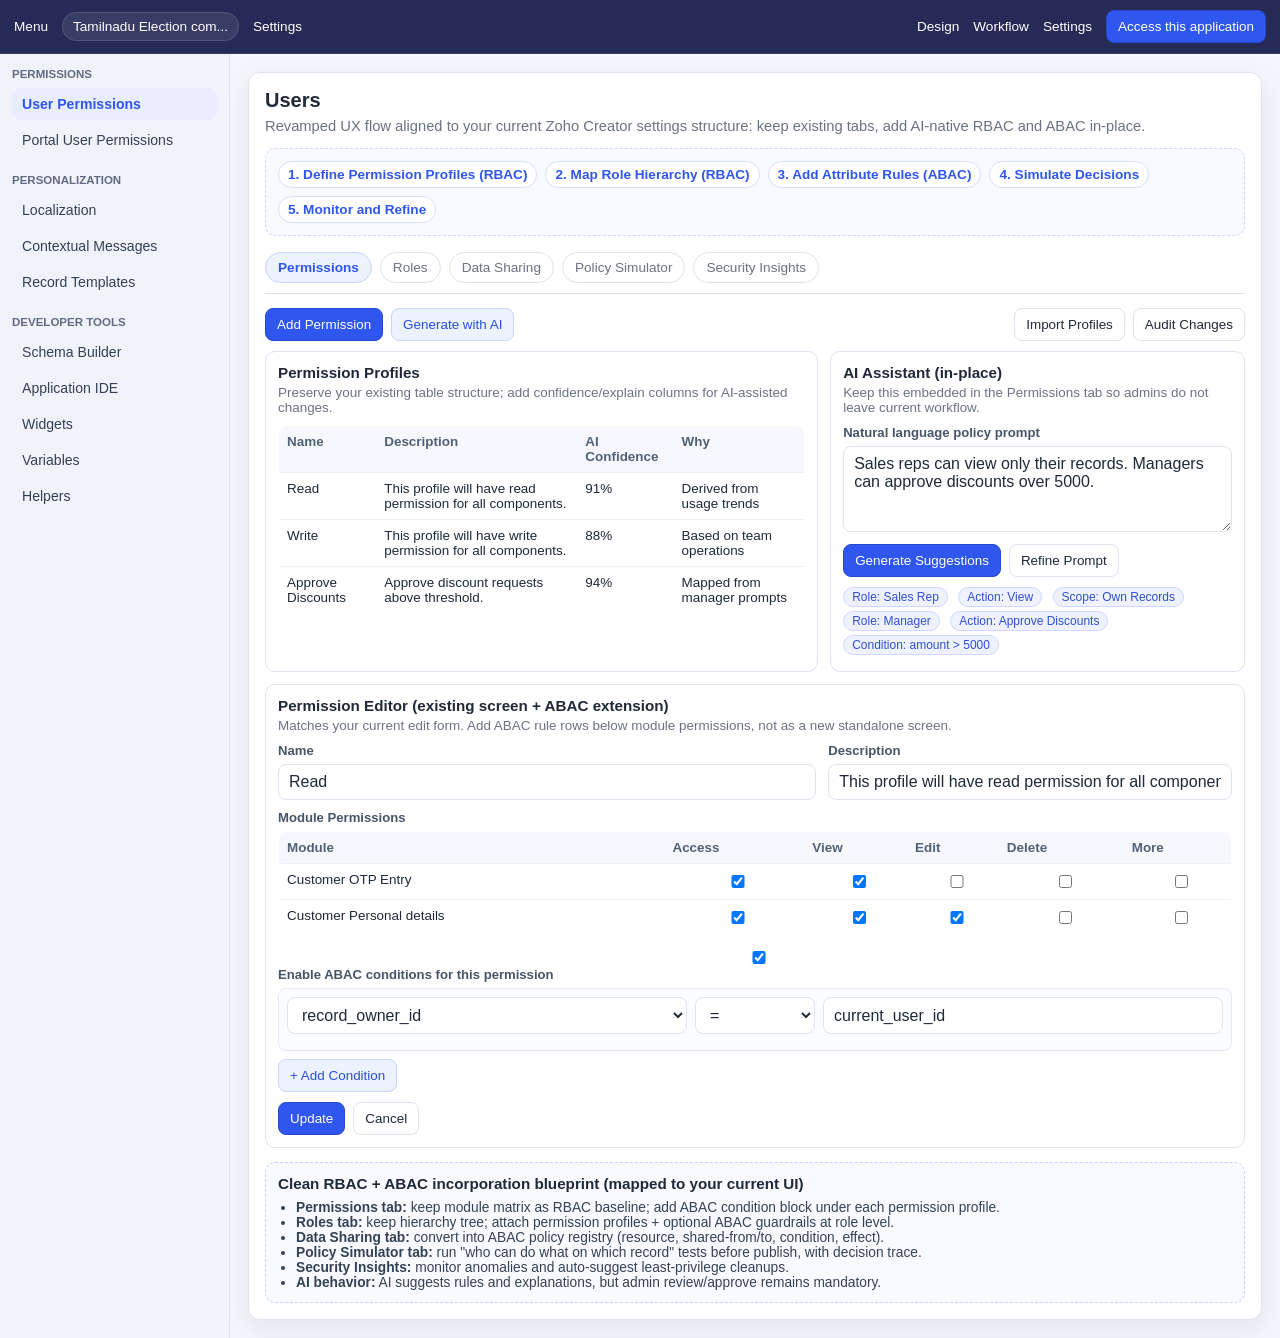
==== commit b02c320e: "Revamp UX flow to match Zoho settings and embed RBAC ABAC Co-authored-by: sibidharanj-rgb <sibidhara" ====
--- a/index.html
+++ b/index.html
@@ -3,21 +3,22 @@
 <head>
   <meta charset="UTF-8" />
   <meta name="viewport" content="width=device-width, initial-scale=1.0" />
-  <title>AI-Native RBAC Wireframes</title>
+  <title>Zoho Creator RBAC + ABAC Revamp Flow</title>
   <style>
     :root {
-      --bg: #f6f7fb;
-      --frame: #ffffff;
-      --line: #d8deea;
+      --bg: #f5f6fb;
+      --surface: #ffffff;
+      --line: #dfe3ef;
       --text: #1f2937;
       --muted: #6b7280;
-      --accent: #2563eb;
-      --accent-soft: #e8f0ff;
-      --success: #15803d;
+      --primary: #2f56ee;
+      --primary-soft: #edf2ff;
+      --success: #157f4a;
       --danger: #b91c1c;
       --warning: #b45309;
-      --radius: 14px;
-      --shadow: 0 8px 30px rgba(15, 23, 42, 0.08);
+      --topbar: #252a57;
+      --radius: 10px;
+      --shadow: 0 10px 30px rgba(15, 23, 42, 0.08);
     }
 
     * {
@@ -26,192 +27,200 @@
 
     body {
       margin: 0;
-      font-family: Inter, ui-sans-serif, system-ui, -apple-system, "Segoe UI", Roboto, Arial, sans-serif;
+      background: var(--bg);
       color: var(--text);
-      background: var(--bg);
-    }
-
-    .page-header {
+      font-family: Inter, "Segoe UI", Roboto, Arial, sans-serif;
+    }
+
+    .topbar {
+      height: 54px;
+      background: var(--topbar);
+      color: #fff;
+      display: flex;
+      align-items: center;
+      justify-content: space-between;
+      padding: 0 14px;
+      border-bottom: 1px solid rgba(255, 255, 255, 0.08);
       position: sticky;
       top: 0;
-      z-index: 10;
-      background: rgba(246, 247, 251, 0.95);
-      backdrop-filter: blur(8px);
-      border-bottom: 1px solid var(--line);
-      padding: 14px 24px;
+      z-index: 20;
+    }
+
+    .topbar .left,
+    .topbar .right {
       display: flex;
-      flex-wrap: wrap;
-      gap: 12px;
       align-items: center;
-      justify-content: space-between;
-    }
-
-    .title-wrap h1 {
+      gap: 14px;
+      font-size: 0.85rem;
+    }
+
+    .app-chip {
+      padding: 6px 10px;
+      border-radius: 999px;
+      background: rgba(255, 255, 255, 0.09);
+      border: 1px solid rgba(255, 255, 255, 0.12);
+    }
+
+    .shell {
+      display: grid;
+      grid-template-columns: 230px 1fr;
+      min-height: calc(100vh - 54px);
+    }
+
+    .sidebar {
+      border-right: 1px solid var(--line);
+      background: #f1f3fb;
+      padding: 14px 12px;
+    }
+
+    .side-group {
+      margin-bottom: 18px;
+    }
+
+    .side-label {
+      color: #606b82;
+      font-size: 0.72rem;
+      font-weight: 700;
+      margin-bottom: 8px;
+      text-transform: uppercase;
+    }
+
+    .side-item {
+      padding: 8px 10px;
+      border-radius: 8px;
+      font-size: 0.88rem;
+      color: #334155;
+      margin-bottom: 4px;
+    }
+
+    .side-item.active {
+      background: #e8eeff;
+      color: var(--primary);
+      font-weight: 600;
+    }
+
+    .content {
+      padding: 18px;
+      overflow: auto;
+    }
+
+    .page-card {
+      background: var(--surface);
+      border: 1px solid var(--line);
+      border-radius: 12px;
+      box-shadow: var(--shadow);
+      padding: 16px;
+    }
+
+    h1 {
       margin: 0;
-      font-size: 1.05rem;
-    }
-
-    .title-wrap p {
-      margin: 2px 0 0;
+      font-size: 1.25rem;
+    }
+
+    .subtitle {
+      margin: 6px 0 0;
       color: var(--muted);
-      font-size: 0.9rem;
-    }
-
-    .flow-nav {
+      font-size: 0.92rem;
+    }
+
+    .flow-stepper {
+      margin-top: 14px;
+      padding: 12px;
+      border: 1px dashed #cfd8f8;
+      background: #f8faff;
+      border-radius: var(--radius);
+      font-size: 0.85rem;
       display: flex;
       flex-wrap: wrap;
       gap: 8px;
-    }
-
-    .flow-nav button {
+      align-items: center;
+    }
+
+    .flow-step {
+      background: #fff;
+      border: 1px solid #d7defa;
+      border-radius: 999px;
+      padding: 5px 9px;
+      color: #2f56ee;
+      font-weight: 600;
+    }
+
+    .tabs {
+      margin-top: 16px;
+      display: flex;
+      flex-wrap: wrap;
+      gap: 8px;
+      border-bottom: 1px solid var(--line);
+      padding-bottom: 10px;
+    }
+
+    .tab-btn {
       border: 1px solid var(--line);
       background: #fff;
+      color: var(--muted);
+      border-radius: 999px;
       padding: 7px 12px;
-      border-radius: 999px;
-      color: var(--muted);
       cursor: pointer;
-      transition: all 0.2s ease;
       font-size: 0.85rem;
     }
 
-    .flow-nav button:hover,
-    .flow-nav button.active {
-      border-color: var(--accent);
-      color: var(--accent);
-      background: var(--accent-soft);
-    }
-
-    .container {
-      max-width: 1280px;
-      margin: 24px auto 42px;
-      padding: 0 20px 60px;
+    .tab-btn.active {
+      color: var(--primary);
+      border-color: #c8d5ff;
+      background: var(--primary-soft);
+      font-weight: 600;
+    }
+
+    .tab-panel {
+      display: none;
+      margin-top: 14px;
+    }
+
+    .tab-panel.active {
+      display: block;
+    }
+
+    .row {
       display: grid;
-      gap: 26px;
-    }
-
-    .frame {
-      background: var(--frame);
+      gap: 12px;
+    }
+
+    .row.two {
+      grid-template-columns: 1.2fr 0.9fr;
+    }
+
+    .row.three {
+      grid-template-columns: repeat(3, minmax(160px, 1fr));
+    }
+
+    .block {
       border: 1px solid var(--line);
       border-radius: var(--radius);
-      box-shadow: var(--shadow);
-      padding: 16px;
-      scroll-margin-top: 90px;
-    }
-
-    .frame-title {
+      background: #fff;
+      padding: 12px;
+    }
+
+    .block h3 {
       margin: 0;
-      font-size: 1rem;
-      font-weight: 700;
-    }
-
-    .frame-subtitle {
-      margin: 4px 0 0;
+      font-size: 0.95rem;
+    }
+
+    .block-note {
+      margin: 4px 0 10px;
+      font-size: 0.84rem;
       color: var(--muted);
-      font-size: 0.9rem;
-    }
-
-    .muted {
-      color: var(--muted);
-    }
-
-    .pill {
-      display: inline-flex;
-      align-items: center;
-      gap: 6px;
-      border-radius: 999px;
-      border: 1px dashed var(--line);
-      padding: 4px 10px;
-      color: var(--muted);
-      font-size: 0.8rem;
+    }
+
+    .top-actions {
+      display: flex;
+      flex-wrap: wrap;
+      gap: 8px;
+      justify-content: space-between;
       margin-bottom: 10px;
     }
 
-    .topbar {
-      border: 1px solid var(--line);
-      border-radius: 10px;
-      background: #fafbff;
-      padding: 10px 12px;
-      display: flex;
-      justify-content: space-between;
-      align-items: center;
-      margin-top: 14px;
-    }
-
-    .avatar {
-      width: 28px;
-      height: 28px;
-      border-radius: 50%;
-      display: inline-flex;
-      align-items: center;
-      justify-content: center;
-      background: #dbeafe;
-      color: #1d4ed8;
-      font-weight: 700;
-      font-size: 0.8rem;
-      border: 1px solid #bfdbfe;
-    }
-
-    .layout-two {
-      margin-top: 12px;
-      display: grid;
-      grid-template-columns: 220px 1fr;
-      gap: 12px;
-    }
-
-    .sidebar {
-      border: 1px solid var(--line);
-      border-radius: 10px;
-      padding: 10px;
-      background: #fcfdff;
-    }
-
-    .sidebar ul {
-      margin: 0;
-      padding: 0;
-      list-style: none;
-    }
-
-    .sidebar li {
-      border-radius: 8px;
-      padding: 8px 10px;
-      color: var(--muted);
-      margin-bottom: 6px;
-      border: 1px solid transparent;
-    }
-
-    .sidebar li.active {
-      color: var(--accent);
-      background: var(--accent-soft);
-      border-color: #c9dcff;
-      font-weight: 600;
-    }
-
-    .panel {
-      border: 1px solid var(--line);
-      border-radius: 10px;
-      padding: 14px;
-      background: #fff;
-    }
-
-    textarea,
-    select,
-    input {
-      width: 100%;
-      border: 1px solid var(--line);
-      border-radius: 10px;
-      padding: 10px 12px;
-      font: inherit;
-      background: #fff;
-      color: var(--text);
-    }
-
-    textarea {
-      resize: vertical;
-      min-height: 110px;
-    }
-
-    .btn-row {
-      margin-top: 12px;
+    .left-actions,
+    .right-actions {
       display: flex;
       flex-wrap: wrap;
       gap: 8px;
@@ -221,80 +230,70 @@
       border: 1px solid var(--line);
       background: #fff;
       color: var(--text);
-      border-radius: 10px;
-      padding: 8px 12px;
+      border-radius: 8px;
+      padding: 8px 11px;
+      font-size: 0.84rem;
+      cursor: pointer;
+    }
+
+    .primary {
+      background: var(--primary);
+      border-color: #2649d0;
+      color: #fff;
+    }
+
+    .ghost {
+      background: var(--primary-soft);
+      border-color: #c8d5ff;
+      color: #274fdf;
+    }
+
+    textarea,
+    input,
+    select {
+      width: 100%;
+      border: 1px solid var(--line);
+      border-radius: 8px;
+      padding: 8px 10px;
       font: inherit;
-      cursor: pointer;
-    }
-
-    button.primary {
-      background: var(--accent);
-      color: #fff;
-      border-color: #1d4ed8;
-    }
-
-    button.ghost {
-      background: #f8faff;
-      color: var(--accent);
-      border-color: #c9dcff;
-    }
-
-    .split {
-      margin-top: 12px;
-      display: grid;
-      grid-template-columns: 1fr 1.2fr;
-      gap: 12px;
-    }
-
-    .stack {
-      display: grid;
-      gap: 10px;
-    }
-
-    .card {
-      border: 1px solid var(--line);
-      border-radius: 10px;
-      padding: 12px;
       background: #fff;
-    }
-
-    .card h4 {
-      margin: 0 0 8px;
-      font-size: 0.95rem;
-    }
-
-    .kv {
-      display: grid;
-      grid-template-columns: 115px 1fr;
-      gap: 8px 10px;
-      font-size: 0.9rem;
-    }
-
-    .kv .k {
-      color: var(--muted);
+      color: var(--text);
+    }
+
+    textarea {
+      resize: vertical;
+      min-height: 86px;
+    }
+
+    label {
+      display: block;
+      margin-bottom: 6px;
+      font-size: 0.82rem;
+      color: #475569;
+      font-weight: 600;
     }
 
     table {
       width: 100%;
       border-collapse: collapse;
-      margin-top: 10px;
-      font-size: 0.9rem;
+      border: 1px solid var(--line);
+      border-radius: 8px;
+      overflow: hidden;
+      font-size: 0.84rem;
       background: #fff;
-      border: 1px solid var(--line);
-      border-radius: 10px;
-      overflow: hidden;
-    }
-
-    th, td {
+    }
+
+    th,
+    td {
+      border-bottom: 1px solid #edf1f8;
       text-align: left;
-      padding: 9px 10px;
-      border-bottom: 1px solid #edf0f6;
+      padding: 8px;
       vertical-align: top;
     }
 
     th {
-      background: #f9fafc;
-      color: #334155;
+      background: #f6f8fd;
+      color: #516177;
       font-weight: 600;
     }
 
@@ -302,591 +301,722 @@
       border-bottom: 0;
     }
 
-    .table-layout {
-      margin-top: 10px;
+    .pill {
+      display: inline-block;
+      border: 1px solid #cfd9ff;
+      background: #eef2ff;
+      color: #324fcf;
+      border-radius: 999px;
+      font-size: 0.75rem;
+      padding: 2px 8px;
+      margin-right: 6px;
+      margin-bottom: 4px;
+    }
+
+    .tree {
+      list-style: none;
+      margin: 0;
+      padding-left: 0;
+      font-size: 0.9rem;
+    }
+
+    .tree li {
+      margin: 6px 0;
+      padding-left: 18px;
+      position: relative;
+    }
+
+    .tree li::before {
+      content: "";
+      width: 8px;
+      height: 8px;
+      border: 1px solid #c7d2f5;
+      background: #fff;
+      position: absolute;
+      left: 0;
+      top: 6px;
+    }
+
+    .nested {
+      margin-left: 20px;
+    }
+
+    .condition-grid {
       display: grid;
-      grid-template-columns: 1.7fr 0.8fr;
-      gap: 12px;
-    }
-
-    .drawer {
-      border: 1px dashed var(--line);
-      border-radius: 10px;
-      padding: 12px;
-      background: #fcfdff;
-    }
-
-    .drawer h4 {
-      margin: 0 0 8px;
-    }
-
-    .form-grid {
-      display: grid;
+      grid-template-columns: 1fr 120px 1fr;
       gap: 8px;
-    }
-
-    .toggle {
-      display: inline-flex;
-      align-items: center;
-      gap: 8px;
-      font-size: 0.9rem;
-      color: var(--muted);
-      margin-top: 4px;
-    }
-
-    .rule-block {
+      margin-bottom: 8px;
+    }
+
+    .condition-row {
+      border: 1px solid #e5e9f7;
+      border-radius: 8px;
+      background: #fbfcff;
+      padding: 8px;
+      margin-bottom: 8px;
+    }
+
+    .decision {
       border: 1px solid var(--line);
-      border-radius: 10px;
-      padding: 12px;
+      border-left: 4px solid #94a3b8;
+      border-radius: 8px;
+      padding: 10px;
       background: #fff;
-      margin-top: 10px;
-      display: grid;
-      gap: 10px;
-    }
-
-    .rule-line {
-      display: grid;
-      grid-template-columns: 38px 1fr 120px 1fr;
-      gap: 8px;
-      align-items: center;
-      font-size: 0.9rem;
-    }
-
-    .mode-switch {
-      display: inline-flex;
-      border: 1px solid var(--line);
-      border-radius: 999px;
-      overflow: hidden;
-    }
-
-    .mode-switch button {
-      border: 0;
-      border-right: 1px solid var(--line);
-      border-radius: 0;
-      background: #fff;
-      color: var(--muted);
-      padding: 8px 12px;
-    }
-
-    .mode-switch button:last-child {
-      border-right: 0;
-    }
-
-    .mode-switch button.active {
-      background: var(--accent-soft);
-      color: var(--accent);
-      font-weight: 600;
-    }
-
-    .sim-grid {
-      margin-top: 10px;
-      display: grid;
-      grid-template-columns: 1fr 1fr;
-      gap: 12px;
-    }
-
-    .result {
-      border: 1px solid var(--line);
-      border-radius: 10px;
-      padding: 12px;
-      background: #fff;
-      display: grid;
-      gap: 10px;
-      align-content: start;
+    }
+
+    .decision.allowed {
+      border-left-color: var(--success);
+    }
+
+    .decision.denied {
+      border-left-color: var(--danger);
     }
 
     .status {
-      font-size: 1.15rem;
       font-weight: 700;
-    }
-
-    .status.allowed { color: var(--success); }
-    .status.denied { color: var(--danger); }
-
-    .metrics {
-      margin-top: 10px;
-      display: grid;
-      grid-template-columns: repeat(3, minmax(160px, 1fr));
-      gap: 10px;
+      margin-bottom: 6px;
+    }
+
+    .status.allowed {
+      color: var(--success);
+    }
+
+    .status.denied {
+      color: var(--danger);
+    }
+
+    .trace {
+      margin: 8px 0 0;
+      padding-left: 18px;
+      font-size: 0.84rem;
+      color: #334155;
     }
 
     .metric {
       border: 1px solid var(--line);
-      border-radius: 10px;
-      padding: 12px;
+      border-radius: 8px;
+      padding: 10px;
       background: #fff;
     }
 
     .metric .name {
       color: var(--muted);
-      font-size: 0.86rem;
+      font-size: 0.8rem;
     }
 
     .metric .value {
       margin-top: 6px;
-      font-size: 1.3rem;
+      font-size: 1.2rem;
       font-weight: 700;
     }
 
     .alert {
+      border: 1px solid #f8d6af;
+      border-left: 4px solid var(--warning);
+      border-radius: 8px;
+      background: #fffaf2;
+      padding: 10px;
       margin-top: 10px;
-      border: 1px solid #fcd9b6;
-      border-left: 4px solid var(--warning);
+      font-size: 0.84rem;
+    }
+
+    .blueprint {
+      margin-top: 14px;
+      border: 1px dashed #c7d2fe;
       border-radius: 10px;
+      background: #f8faff;
       padding: 12px;
-      background: #fffaf3;
-    }
-
-    .severity {
-      display: inline-flex;
-      background: #fef3c7;
-      color: #92400e;
-      border: 1px solid #fcd34d;
-      border-radius: 999px;
-      padding: 2px 9px;
-      font-size: 0.75rem;
-      font-weight: 700;
-      margin-bottom: 8px;
-    }
-
-    .reco-grid {
-      margin-top: 10px;
-      display: grid;
-      grid-template-columns: repeat(2, minmax(230px, 1fr));
-      gap: 10px;
-    }
-
-    .principles, .figma {
-      margin-top: 12px;
-      border: 1px dashed var(--line);
-      border-radius: 10px;
-      padding: 12px;
-      background: #fcfdff;
-    }
-
-    .principles ul,
-    .figma ul {
+    }
+
+    .blueprint h3 {
+      margin: 0 0 8px;
+      font-size: 0.95rem;
+    }
+
+    .blueprint ul {
       margin: 8px 0 0;
       padding-left: 18px;
-    }
-
-    @media (max-width: 980px) {
-      .layout-two,
-      .split,
-      .table-layout,
-      .sim-grid {
+      color: #344255;
+      font-size: 0.86rem;
+    }
+
+    @media (max-width: 1080px) {
+      .shell {
         grid-template-columns: 1fr;
       }
 
-      .rule-line {
+      .sidebar {
+        border-right: 0;
+        border-bottom: 1px solid var(--line);
+      }
+
+      .row.two,
+      .row.three {
         grid-template-columns: 1fr;
       }
 
-      .metrics,
-      .reco-grid {
+      .condition-grid {
         grid-template-columns: 1fr;
       }
     }
   </style>
 </head>
 <body>
-  <header class="page-header">
-    <div class="title-wrap">
-      <h1>RBAC Page - Figma Style Wireframes</h1>
-      <p>Conversational-first access control flow (interactive prototype)</p>
+  <header class="topbar">
+    <div class="left">
+      <span>Menu</span>
+      <span class="app-chip">Tamilnadu Election com...</span>
+      <span>Settings</span>
     </div>
-    <nav class="flow-nav" aria-label="Jump between frames">
-      <button data-target="access-home" class="active">1. Access Home</button>
-      <button data-target="ai-suggestions">2. AI Suggestions</button>
-      <button data-target="permission-builder">3. Permission Builder</button>
-      <button data-target="rule-builder">4. Rule Builder</button>
-      <button data-target="simulation">5. Simulation</button>
-      <button data-target="governance">6. Governance</button>
-      <button data-target="recommendations">7. Recommendations</button>
-    </nav>
+    <div class="right">
+      <span>Design</span>
+      <span>Workflow</span>
+      <span>Settings</span>
+      <button class="primary">Access this application</button>
+    </div>
   </header>
 
-  <main class="container">
-    <section class="frame" id="access-home">
-      <span class="pill">Frame: Access Control Home</span>
-      <div class="topbar">
-        <strong>Acme Data Platform</strong>
-        <span class="muted">Environment: Production</span>
-        <span class="avatar" aria-label="User avatar">JS</span>
+  <div class="shell">
+    <aside class="sidebar">
+      <div class="side-group">
+        <div class="side-label">Permissions</div>
+        <div class="side-item active">User Permissions</div>
+        <div class="side-item">Portal User Permissions</div>
       </div>
-      <div class="layout-two">
-        <aside class="sidebar">
+      <div class="side-group">
+        <div class="side-label">Personalization</div>
+        <div class="side-item">Localization</div>
+        <div class="side-item">Contextual Messages</div>
+        <div class="side-item">Record Templates</div>
+      </div>
+      <div class="side-group">
+        <div class="side-label">Developer Tools</div>
+        <div class="side-item">Schema Builder</div>
+        <div class="side-item">Application IDE</div>
+        <div class="side-item">Widgets</div>
+        <div class="side-item">Variables</div>
+        <div class="side-item">Helpers</div>
+      </div>
+    </aside>
+
+    <main class="content">
+      <section class="page-card">
+        <h1>Users</h1>
+        <p class="subtitle">
+          Revamped UX flow aligned to your current Zoho Creator settings structure:
+          keep existing tabs, add AI-native RBAC and ABAC in-place.
+        </p>
+
+        <div class="flow-stepper">
+          <span class="flow-step">1. Define Permission Profiles (RBAC)</span>
+          <span class="flow-step">2. Map Role Hierarchy (RBAC)</span>
+          <span class="flow-step">3. Add Attribute Rules (ABAC)</span>
+          <span class="flow-step">4. Simulate Decisions</span>
+          <span class="flow-step">5. Monitor and Refine</span>
+        </div>
+
+        <div class="tabs">
+          <button class="tab-btn active" data-tab="permissions">Permissions</button>
+          <button class="tab-btn" data-tab="roles">Roles</button>
+          <button class="tab-btn" data-tab="sharing">Data Sharing</button>
+          <button class="tab-btn" data-tab="simulator">Policy Simulator</button>
+          <button class="tab-btn" data-tab="insights">Security Insights</button>
+        </div>
+
+        <section class="tab-panel active" id="permissions">
+          <div class="top-actions">
+            <div class="left-actions">
+              <button class="primary">Add Permission</button>
+              <button class="ghost" id="openAiAssist">Generate with AI</button>
+            </div>
+            <div class="right-actions">
+              <button>Import Profiles</button>
+              <button>Audit Changes</button>
+            </div>
+          </div>
+
+          <div class="row two">
+            <div class="block">
+              <h3>Permission Profiles</h3>
+              <p class="block-note">Preserve your existing table structure; add confidence/explain columns for AI-assisted changes.</p>
+              <table>
+                <thead>
+                  <tr>
+                    <th>Name</th>
+                    <th>Description</th>
+                    <th>AI Confidence</th>
+                    <th>Why</th>
+                  </tr>
+                </thead>
+                <tbody>
+                  <tr>
+                    <td>Read</td>
+                    <td>This profile will have read permission for all components.</td>
+                    <td>91%</td>
+                    <td>Derived from usage trends</td>
+                  </tr>
+                  <tr>
+                    <td>Write</td>
+                    <td>This profile will have write permission for all components.</td>
+                    <td>88%</td>
+                    <td>Based on team operations</td>
+                  </tr>
+                  <tr>
+                    <td>Approve Discounts</td>
+                    <td>Approve discount requests above threshold.</td>
+                    <td>94%</td>
+                    <td>Mapped from manager prompts</td>
+                  </tr>
+                </tbody>
+              </table>
+            </div>
+
+            <div class="block">
+              <h3>AI Assistant (in-place)</h3>
+              <p class="block-note">Keep this embedded in the Permissions tab so admins do not leave current workflow.</p>
+              <label for="aiPrompt">Natural language policy prompt</label>
+              <textarea id="aiPrompt">Sales reps can view only their records. Managers can approve discounts over 5000.</textarea>
+              <div style="margin-top: 8px; display: flex; gap: 8px;">
+                <button class="primary" id="generateSuggestion">Generate Suggestions</button>
+                <button>Refine Prompt</button>
+              </div>
+              <div style="margin-top: 10px;">
+                <span class="pill">Role: Sales Rep</span>
+                <span class="pill">Action: View</span>
+                <span class="pill">Scope: Own Records</span>
+              </div>
+              <div>
+                <span class="pill">Role: Manager</span>
+                <span class="pill">Action: Approve Discounts</span>
+                <span class="pill">Condition: amount > 5000</span>
+              </div>
+            </div>
+          </div>
+
+          <div class="block" style="margin-top: 12px;">
+            <h3>Permission Editor (existing screen + ABAC extension)</h3>
+            <p class="block-note">Matches your current edit form. Add ABAC rule rows below module permissions, not as a new standalone screen.</p>
+
+            <div class="row two">
+              <div>
+                <label for="permName">Name</label>
+                <input id="permName" value="Read" />
+              </div>
+              <div>
+                <label for="permDesc">Description</label>
+                <input id="permDesc" value="This profile will have read permission for all components." />
+              </div>
+            </div>
+
+            <div style="margin-top: 10px;">
+              <label>Module Permissions</label>
+              <table>
+                <thead>
+                  <tr>
+                    <th>Module</th>
+                    <th>Access</th>
+                    <th>View</th>
+                    <th>Edit</th>
+                    <th>Delete</th>
+                    <th>More</th>
+                  </tr>
+                </thead>
+                <tbody>
+                  <tr>
+                    <td>Customer OTP Entry</td>
+                    <td><input type="checkbox" checked /></td>
+                    <td><input type="checkbox" checked /></td>
+                    <td><input type="checkbox" /></td>
+                    <td><input type="checkbox" /></td>
+                    <td><input type="checkbox" /></td>
+                  </tr>
+                  <tr>
+                    <td>Customer Personal details</td>
+                    <td><input type="checkbox" checked /></td>
+                    <td><input type="checkbox" checked /></td>
+                    <td><input type="checkbox" checked /></td>
+                    <td><input type="checkbox" /></td>
+                    <td><input type="checkbox" /></td>
+                  </tr>
+                </tbody>
+              </table>
+            </div>
+
+            <div style="margin-top: 12px;">
+              <label><input type="checkbox" checked id="abacToggle" /> Enable ABAC conditions for this permission</label>
+              <div id="abacBuilder">
+                <div id="conditionList">
+                  <div class="condition-row">
+                    <div class="condition-grid">
+                      <select>
+                        <option>record_owner_id</option>
+                        <option>refund_amount</option>
+                        <option>customer_tier</option>
+                      </select>
+                      <select>
+                        <option>=</option>
+                        <option>!=</option>
+                        <option>&gt;</option>
+                        <option>&lt;</option>
+                      </select>
+                      <input value="current_user_id" />
+                    </div>
+                  </div>
+                </div>
+                <button id="addCondition" class="ghost">+ Add Condition</button>
+              </div>
+            </div>
+
+            <div style="margin-top: 10px; display: flex; gap: 8px;">
+              <button class="primary">Update</button>
+              <button>Cancel</button>
+            </div>
+          </div>
+        </section>
+
+        <section class="tab-panel" id="roles">
+          <div class="top-actions">
+            <div class="left-actions">
+              <button>Expand All</button>
+              <button>Collapse All</button>
+            </div>
+            <div class="right-actions">
+              <button>Manage Role Hierarchy</button>
+              <button class="primary">Add Role</button>
+              <button class="ghost">AI Role Suggest</button>
+            </div>
+          </div>
+
+          <div class="row two">
+            <div class="block">
+              <h3>Role Hierarchy</h3>
+              <p class="block-note">Unchanged layout from your screenshot, with optional AI-suggested missing roles.</p>
+              <ul class="tree">
+                <li>CEO
+                  <ul class="tree nested">
+                    <li>Manager
+                      <ul class="tree nested">
+                        <li>Sales Rep</li>
+                        <li>Support Executive</li>
+                      </ul>
+                    </li>
+                  </ul>
+                </li>
+              </ul>
+            </div>
+
+            <div class="block">
+              <h3>Role Details</h3>
+              <p class="block-note">Attach RBAC profiles and ABAC scope constraints at role level.</p>
+              <label>Selected Role</label>
+              <input value="Manager" />
+
+              <label style="margin-top: 8px;">Assigned Permission Profiles</label>
+              <div>
+                <span class="pill">Read</span>
+                <span class="pill">Write</span>
+                <span class="pill">Approve Discounts</span>
+              </div>
+
+              <label style="margin-top: 8px;">ABAC Guardrails</label>
+              <div>
+                <span class="pill">region = user.region</span>
+                <span class="pill">refund_amount <= 20000</span>
+              </div>
+
+              <div style="margin-top: 10px; display: flex; gap: 8px;">
+                <button class="primary">Save Role</button>
+                <button>Reset</button>
+              </div>
+            </div>
+          </div>
+        </section>
+
+        <section class="tab-panel" id="sharing">
+          <div class="top-actions">
+            <div class="left-actions"></div>
+            <div class="right-actions">
+              <button class="primary">New Share Rule</button>
+            </div>
+          </div>
+
+          <div class="block">
+            <h3>Data Sharing Rules</h3>
+            <p class="block-note">Use this tab as ABAC policy registry (resource sharing + contextual constraints).</p>
+            <table>
+              <thead>
+                <tr>
+                  <th>Name</th>
+                  <th>Form</th>
+                  <th>Shared From</th>
+                  <th>Shared To</th>
+                  <th>Level of access</th>
+                  <th>ABAC Condition</th>
+                </tr>
+              </thead>
+              <tbody>
+                <tr>
+                  <td>Data share</td>
+                  <td>Customer OTP Entry</td>
+                  <td>R:CEO</td>
+                  <td>R:Manager</td>
+                  <td>Read Only</td>
+                  <td>record.region = user.region</td>
+                </tr>
+                <tr>
+                  <td>Refund approval policy</td>
+                  <td>Refund Requests</td>
+                  <td>R:Sales Rep</td>
+                  <td>R:Manager</td>
+                  <td>Escalate</td>
+                  <td>refund_amount > 5000 and customer_tier != premium</td>
+                </tr>
+              </tbody>
+            </table>
+          </div>
+
+          <div class="block" style="margin-top: 12px;">
+            <h3>Visual ABAC Rule Builder</h3>
+            <p class="block-note">Reusable condition blocks with optional natural language mirror for non-technical admins.</p>
+            <div class="condition-row">
+              <div class="condition-grid">
+                <select>
+                  <option>refund_amount</option>
+                  <option>customer_tier</option>
+                  <option>region</option>
+                </select>
+                <select>
+                  <option>&gt;</option>
+                  <option>=</option>
+                  <option>!=</option>
+                </select>
+                <input value="5000" />
+              </div>
+              <div class="condition-grid">
+                <select>
+                  <option>customer_tier</option>
+                  <option>record_owner_id</option>
+                </select>
+                <select>
+                  <option>!=</option>
+                  <option>=</option>
+                </select>
+                <input value="premium" />
+              </div>
+            </div>
+            <p class="block-note"><strong>Natural language:</strong> Require manager approval if refund amount exceeds 5000 and customer tier is not premium.</p>
+          </div>
+        </section>
+
+        <section class="tab-panel" id="simulator">
+          <div class="row two">
+            <div class="block">
+              <h3>Policy Simulator</h3>
+              <p class="block-note">Single-click validation before deployment. Show RBAC decision first, ABAC checks second.</p>
+              <label for="simRole">Role</label>
+              <select id="simRole">
+                <option>Sales Rep</option>
+                <option>Manager</option>
+                <option>CEO</option>
+              </select>
+
+              <label for="simAction" style="margin-top: 8px;">Action</label>
+              <select id="simAction">
+                <option>View Record</option>
+                <option>Approve Discount</option>
+              </select>
+
+              <label for="simOwnership" style="margin-top: 8px;">Record Ownership</label>
+              <select id="simOwnership">
+                <option>Own Record</option>
+                <option>Other User Record</option>
+              </select>
+
+              <label for="simAmount" style="margin-top: 8px;">Refund Amount</label>
+              <input id="simAmount" type="number" value="7000" />
+
+              <label for="simTier" style="margin-top: 8px;">Customer Tier</label>
+              <select id="simTier">
+                <option>premium</option>
+                <option>standard</option>
+              </select>
+
+              <div style="margin-top: 10px;">
+                <button class="primary" id="runSimulation">Run Simulation</button>
+              </div>
+            </div>
+
+            <div class="block">
+              <h3>Decision Trace</h3>
+              <p class="block-note">Explainability output to build trust and speed up audits.</p>
+              <div class="decision denied" id="decisionCard">
+                <div class="status denied" id="decisionStatus">Denied</div>
+                <div id="decisionReason">Denied because Sales Rep can view only own records.</div>
+                <ol class="trace" id="decisionTrace">
+                  <li>RBAC check: Sales Rep + View Record = allowed with scope Own.</li>
+                  <li>Ownership check failed: selected Other User Record.</li>
+                  <li>Final decision: Denied.</li>
+                </ol>
+              </div>
+            </div>
+          </div>
+        </section>
+
+        <section class="tab-panel" id="insights">
+          <div class="row three">
+            <div class="metric">
+              <div class="name">Total Roles</div>
+              <div class="value">8</div>
+            </div>
+            <div class="metric">
+              <div class="name">Active Users</div>
+              <div class="value">241</div>
+            </div>
+            <div class="metric">
+              <div class="name">Risk Alerts</div>
+              <div class="value">3</div>
+            </div>
+          </div>
+
+          <div class="alert">
+            <strong>High severity:</strong> User John accessed 500 records in 2 minutes (normal baseline: ~20/day).
+            <div style="margin-top: 8px; display: flex; gap: 8px;">
+              <button class="ghost">Restrict Access</button>
+              <button>Investigate</button>
+            </div>
+          </div>
+
+          <div class="alert">
+            <strong>Recommendation:</strong> Managers have unused write permissions on two modules. Consider reducing scope to read + approve only.
+            <div style="margin-top: 8px;">
+              <button class="ghost">Apply Suggested Tightening</button>
+            </div>
+          </div>
+        </section>
+
+        <section class="blueprint">
+          <h3>Clean RBAC + ABAC incorporation blueprint (mapped to your current UI)</h3>
           <ul>
-            <li>Dashboard</li>
-            <li>Data</li>
-            <li>Workflows</li>
-            <li class="active">⚡ Access Control</li>
+            <li><strong>Permissions tab:</strong> keep module matrix as RBAC baseline; add ABAC condition block under each permission profile.</li>
+            <li><strong>Roles tab:</strong> keep hierarchy tree; attach permission profiles + optional ABAC guardrails at role level.</li>
+            <li><strong>Data Sharing tab:</strong> convert into ABAC policy registry (resource, shared-from/to, condition, effect).</li>
+            <li><strong>Policy Simulator tab:</strong> run "who can do what on which record" tests before publish, with decision trace.</li>
+            <li><strong>Security Insights:</strong> monitor anomalies and auto-suggest least-privilege cleanups.</li>
+            <li><strong>AI behavior:</strong> AI suggests rules and explanations, but admin review/approve remains mandatory.</li>
           </ul>
-        </aside>
-        <div class="panel">
-          <h2 class="frame-title">Define Access Control</h2>
-          <p class="frame-subtitle">Describe who should access what</p>
-          <label for="prompt" class="muted">Input Box (chat style)</label>
-          <textarea id="prompt" placeholder="e.g., Sales reps can only see their own leads">Sales reps can only see their own leads and managers can approve discounts.</textarea>
-          <div class="btn-row">
-            <button id="generateBtn" class="primary">Generate Access Rules</button>
-            <button class="ghost" data-target="permission-builder">View Existing Roles</button>
-          </div>
+        </section>
+      </section>
+    </main>
+  </div>
+
+  <script>
+    const tabButtons = document.querySelectorAll(".tab-btn");
+    const tabPanels = document.querySelectorAll(".tab-panel");
+
+    function openTab(tabId) {
+      tabButtons.forEach((btn) => btn.classList.toggle("active", btn.dataset.tab === tabId));
+      tabPanels.forEach((panel) => panel.classList.toggle("active", panel.id === tabId));
+    }
+
+    tabButtons.forEach((btn) => {
+      btn.addEventListener("click", () => openTab(btn.dataset.tab));
+    });
+
+    const generateSuggestion = document.getElementById("generateSuggestion");
+    const permName = document.getElementById("permName");
+    const permDesc = document.getElementById("permDesc");
+    generateSuggestion.addEventListener("click", () => {
+      permName.value = "Sales Rep Scoped Read";
+      permDesc.value = "Read-only access limited to own records with ABAC ownership check.";
+      openTab("permissions");
+    });
+
+    const abacToggle = document.getElementById("abacToggle");
+    const abacBuilder = document.getElementById("abacBuilder");
+    abacToggle.addEventListener("change", () => {
+      abacBuilder.style.display = abacToggle.checked ? "block" : "none";
+    });
+
+    document.getElementById("addCondition").addEventListener("click", () => {
+      const list = document.getElementById("conditionList");
+      const row = document.createElement("div");
+      row.className = "condition-row";
+      row.innerHTML = `
+        <div class="condition-grid">
+          <select>
+            <option>refund_amount</option>
+            <option>customer_tier</option>
+            <option>region</option>
+          </select>
+          <select>
+            <option>&gt;</option>
+            <option>=</option>
+            <option>!=</option>
+          </select>
+          <input value="5000" />
         </div>
-      </div>
-    </section>
-
-    <section class="frame" id="ai-suggestions">
-      <span class="pill">Frame: AI Suggestions</span>
-      <h2 class="frame-title">AI Interpretation</h2>
-      <p class="frame-subtitle">Split-screen review of input and generated RBAC rules</p>
-      <div class="split">
-        <div class="panel">
-          <h3 class="frame-title">Left Panel: Input</h3>
-          <p class="frame-subtitle">User prompt (editable)</p>
-          <textarea id="inputMirror"></textarea>
-        </div>
-        <div class="stack">
-          <div class="panel">
-            <h3 class="frame-title">Right Panel: AI Output</h3>
-            <p class="muted"><strong>Roles Detected:</strong> Sales Rep, Manager</p>
-          </div>
-          <div class="card">
-            <h4>Permission Card 1</h4>
-            <div class="kv">
-              <div class="k">Role</div><div>Sales Rep</div>
-              <div class="k">Action</div><div>View Leads</div>
-              <div class="k">Scope</div><div>Own</div>
-              <div class="k">Confidence</div><div>92%</div>
-            </div>
-            <div class="btn-row">
-              <button>Edit</button>
-              <button>Why?</button>
-            </div>
-          </div>
-          <div class="card">
-            <h4>Permission Card 2</h4>
-            <div class="kv">
-              <div class="k">Role</div><div>Manager</div>
-              <div class="k">Action</div><div>Approve Discounts</div>
-              <div class="k">Scope</div><div>All</div>
-            </div>
-          </div>
-          <div class="btn-row">
-            <button id="approveContinueBtn" class="primary">Approve &amp; Continue</button>
-            <button>Refine Prompt</button>
-          </div>
-        </div>
-      </div>
-    </section>
-
-    <section class="frame" id="permission-builder">
-      <span class="pill">Frame: Edit Permissions</span>
-      <h2 class="frame-title">Visual Permission Builder</h2>
-      <p class="frame-subtitle">Editable table + right drawer for quick updates</p>
-
-      <div class="btn-row">
-        <button class="primary">+ Add Permission</button>
-        <select aria-label="Filter by role">
-          <option>Filter Role: All</option>
-          <option>Sales Rep</option>
-          <option>Manager</option>
-        </select>
-        <select aria-label="Filter by resource">
-          <option>Filter Resource: All</option>
-          <option>Leads</option>
-          <option>Discounts</option>
-        </select>
-      </div>
-
-      <div class="table-layout">
-        <div>
-          <table>
-            <thead>
-              <tr>
-                <th>Role</th>
-                <th>Resource</th>
-                <th>Action</th>
-                <th>Scope</th>
-                <th>Conditions</th>
-                <th>Actions</th>
-              </tr>
-            </thead>
-            <tbody>
-              <tr>
-                <td>Sales Rep</td>
-                <td>Leads</td>
-                <td>View</td>
-                <td>Own</td>
-                <td>-</td>
-                <td>Edit / Delete</td>
-              </tr>
-              <tr>
-                <td>Manager</td>
-                <td>Leads</td>
-                <td>View</td>
-                <td>All</td>
-                <td>-</td>
-                <td>Edit / Delete</td>
-              </tr>
-            </tbody>
-          </table>
-        </div>
-        <aside class="drawer">
-          <h4>Right Drawer (on Edit)</h4>
-          <div class="form-grid">
-            <label class="muted">Resource</label>
-            <select><option>Leads</option></select>
-            <label class="muted">Action</label>
-            <select><option>View</option></select>
-            <label class="muted">Scope</label>
-            <select><option>Own</option><option>All</option></select>
-            <label class="toggle"><input type="checkbox" checked /> Restrict to own data</label>
-          </div>
-        </aside>
-      </div>
-      <div class="btn-row">
-        <button id="toConditionsBtn" class="primary">Add Conditions</button>
-      </div>
-    </section>
-
-    <section class="frame" id="rule-builder">
-      <span class="pill">Frame: Add Conditions</span>
-      <h2 class="frame-title">Context-Aware Rule Builder</h2>
-      <p class="frame-subtitle">Switch between visual blocks and natural language mode</p>
-      <div class="btn-row">
-        <div class="mode-switch" role="tablist" aria-label="Rule builder mode">
-          <button id="visualModeBtn" class="active">Visual</button>
-          <button id="naturalModeBtn">Natural Language</button>
-        </div>
-      </div>
-
-      <div id="visualRule" class="rule-block">
-        <div><strong>IF</strong></div>
-        <div class="rule-line">
-          <select><option>refund_amount</option></select>
-          <select><option>&gt;</option></select>
-          <input value="5000" />
-          <span class="muted">(Value)</span>
-        </div>
-        <div><strong>AND</strong></div>
-        <div class="rule-line">
-          <select><option>customer_tier</option></select>
-          <select><option>!=</option></select>
-          <input value="premium" />
-          <span class="muted">(Value)</span>
-        </div>
-        <div><strong>THEN</strong></div>
-        <select><option>Require Approval</option></select>
-      </div>
-
-      <div id="naturalRule" class="rule-block" style="display: none;">
-        <label class="muted">Natural language view</label>
-        <textarea>Require approval if refund exceeds 5000 and customer is not premium.</textarea>
-      </div>
-      <div class="btn-row">
-        <button id="toSimulationBtn" class="primary">Test via Simulation</button>
-      </div>
-    </section>
-
-    <section class="frame" id="simulation">
-      <span class="pill">Frame: Test Access</span>
-      <h2 class="frame-title">Access Simulation Screen</h2>
-      <div class="sim-grid">
-        <div class="panel">
-          <h3 class="frame-title">Inputs Panel</h3>
-          <div class="form-grid">
-            <label class="muted">Role</label>
-            <select id="simRole">
-              <option>Sales Rep</option>
-              <option>Manager</option>
-            </select>
-            <label class="muted">Action</label>
-            <select id="simAction">
-              <option>View Leads</option>
-              <option>Approve Discounts</option>
-            </select>
-            <label class="muted">Resource</label>
-            <select id="simResource">
-              <option>Leads</option>
-              <option>Discounts</option>
-            </select>
-            <label class="muted">Record Selector</label>
-            <select id="simRecord">
-              <option>Record owned by Sales Rep</option>
-              <option>Record owned by another user</option>
-            </select>
-          </div>
-          <div class="btn-row">
-            <button id="runSimBtn" class="primary">Run Simulation</button>
-          </div>
-        </div>
-        <div class="result">
-          <h3 class="frame-title">Result Panel</h3>
-          <div id="simStatus" class="status denied">❌ Denied</div>
-          <div id="simExplanation" class="card">Denied because Sales Rep can only access own records.</div>
-          <div class="btn-row">
-            <button data-target="permission-builder">Modify Rule</button>
-          </div>
-        </div>
-      </div>
-    </section>
-
-    <section class="frame" id="governance">
-      <span class="pill">Frame: Security Insights</span>
-      <h2 class="frame-title">AI Governance Dashboard</h2>
-      <div class="metrics">
-        <article class="metric">
-          <div class="name">Total Roles</div>
-          <div class="value">8</div>
-        </article>
-        <article class="metric">
-          <div class="name">Active Users</div>
-          <div class="value">241</div>
-        </article>
-        <article class="metric">
-          <div class="name">Risk Alerts</div>
-          <div class="value">3</div>
-        </article>
-      </div>
-      <article class="alert">
-        <span class="severity">HIGH</span>
-        <p><strong>User:</strong> John</p>
-        <p><strong>Activity:</strong> Accessed 500 records in 2 mins</p>
-        <p><strong>Normal:</strong> ~20/day</p>
-        <div class="btn-row">
-          <button class="ghost">Restrict Access</button>
-          <button>Investigate</button>
-        </div>
-      </article>
-    </section>
-
-    <section class="frame" id="recommendations">
-      <span class="pill">Frame: Suggestions</span>
-      <h2 class="frame-title">AI Recommendations Panel</h2>
-      <div class="reco-grid">
-        <article class="card">
-          <h4>Managers have unused permissions</h4>
-          <button>Review</button>
-        </article>
-        <article class="card">
-          <h4>Consider adding approval for high-value discounts</h4>
-          <button class="ghost">Apply</button>
-        </article>
-      </div>
-
-      <section class="principles">
-        <strong>Design Principles</strong>
-        <ul>
-          <li>Conversational first</li>
-          <li>Editable always</li>
-          <li>Explainability everywhere</li>
-          <li>Simulation before deployment</li>
-          <li>AI suggests, user controls</li>
-        </ul>
-      </section>
-
-      <section class="figma">
-        <strong>Figma Layer Structure</strong>
-        <ul>
-          <li>Page: RBAC</li>
-          <li>Frame: Access Home</li>
-          <li>Frame: AI Suggestions</li>
-          <li>Frame: Permission Builder</li>
-          <li>Frame: Rule Builder</li>
-          <li>Frame: Simulation</li>
-          <li>Frame: Governance Dashboard</li>
-          <li>Frame: Recommendations</li>
-          <li>Components: Input Box, Role Card, Permission Table Row, Condition Block, Alert Card</li>
-        </ul>
-      </section>
-    </section>
-  </main>
-
-  <script>
-    const navButtons = document.querySelectorAll(".flow-nav button");
-    const targetButtons = document.querySelectorAll("button[data-target]");
-
-    function goToFrame(id) {
-      const section = document.getElementById(id);
-      if (!section) return;
-      section.scrollIntoView({ behavior: "smooth", block: "start" });
-      navButtons.forEach((button) => {
-        button.classList.toggle("active", button.dataset.target === id);
-      });
-    }
-
-    navButtons.forEach((button) => {
-      button.addEventListener("click", () => goToFrame(button.dataset.target));
+      `;
+      list.appendChild(row);
     });
 
-    targetButtons.forEach((button) => {
-      button.addEventListener("click", () => goToFrame(button.dataset.target));
-    });
-
-    const promptInput = document.getElementById("prompt");
-    const inputMirror = document.getElementById("inputMirror");
-    const generateBtn = document.getElementById("generateBtn");
-    const approveContinueBtn = document.getElementById("approveContinueBtn");
-    const toConditionsBtn = document.getElementById("toConditionsBtn");
-    const toSimulationBtn = document.getElementById("toSimulationBtn");
-
-    generateBtn.addEventListener("click", () => {
-      inputMirror.value = promptInput.value.trim() || promptInput.placeholder;
-      goToFrame("ai-suggestions");
-    });
-
-    approveContinueBtn.addEventListener("click", () => goToFrame("permission-builder"));
-    toConditionsBtn.addEventListener("click", () => goToFrame("rule-builder"));
-    toSimulationBtn.addEventListener("click", () => goToFrame("simulation"));
-
-    const visualModeBtn = document.getElementById("visualModeBtn");
-    const naturalModeBtn = document.getElementById("naturalModeBtn");
-    const visualRule = document.getElementById("visualRule");
-    const naturalRule = document.getElementById("naturalRule");
-
-    visualModeBtn.addEventListener("click", () => {
-      visualModeBtn.classList.add("active");
-      naturalModeBtn.classList.remove("active");
-      visualRule.style.display = "grid";
-      naturalRule.style.display = "none";
-    });
-
-    naturalModeBtn.addEventListener("click", () => {
-      naturalModeBtn.classList.add("active");
-      visualModeBtn.classList.remove("active");
-      visualRule.style.display = "none";
-      naturalRule.style.display = "grid";
-    });
-
-    const runSimBtn = document.getElementById("runSimBtn");
-    const simRole = document.getElementById("simRole");
-    const simAction = document.getElementById("simAction");
-    const simRecord = document.getElementById("simRecord");
-    const simStatus = document.getElementById("simStatus");
-    const simExplanation = document.getElementById("simExplanation");
-
-    runSimBtn.addEventListener("click", () => {
-      const role = simRole.value;
-      const action = simAction.value;
-      const record = simRecord.value;
-
-      const isDenied =
-        role === "Sales Rep" &&
-        action === "View Leads" &&
-        record === "Record owned by another user";
-
-      if (isDenied) {
-        simStatus.textContent = "❌ Denied";
-        simStatus.classList.add("denied");
-        simStatus.classList.remove("allowed");
-        simExplanation.textContent = "Denied because Sales Rep can only access own records.";
+    document.getElementById("runSimulation").addEventListener("click", () => {
+      const role = document.getElementById("simRole").value;
+      const action = document.getElementById("simAction").value;
+      const ownership = document.getElementById("simOwnership").value;
+      const amount = Number(document.getElementById("simAmount").value || 0);
+      const tier = document.getElementById("simTier").value;
+
+      const card = document.getElementById("decisionCard");
+      const status = document.getElementById("decisionStatus");
+      const reason = document.getElementById("decisionReason");
+      const trace = document.getElementById("decisionTrace");
+
+      let allowed = true;
+      const steps = [];
+
+      if (action === "View Record" && role === "Sales Rep") {
+        steps.push("RBAC check: Sales Rep can View Record with scope Own.");
+        if (ownership === "Other User Record") {
+          allowed = false;
+          steps.push("Ownership ABAC check failed: record_owner_id != current_user_id.");
+        } else {
+          steps.push("Ownership ABAC check passed.");
+        }
+      }
+
+      if (action === "Approve Discount") {
+        if (role === "Sales Rep") {
+          allowed = false;
+          steps.push("RBAC check failed: Sales Rep has no Approve Discount permission.");
+        } else {
+          steps.push("RBAC check passed: role can Approve Discount.");
+          if (amount > 5000 && tier !== "premium" && role !== "Manager" && role !== "CEO") {
+            allowed = false;
+            steps.push("ABAC check failed: only Manager/CEO can approve non-premium refunds > 5000.");
+          } else {
+            steps.push("ABAC threshold checks passed.");
+          }
+        }
+      }
+
+      if (allowed) {
+        card.classList.remove("denied");
+        card.classList.add("allowed");
+        status.classList.remove("denied");
+        status.classList.add("allowed");
+        status.textContent = "Allowed";
+        reason.textContent = "Request satisfies RBAC permissions and ABAC conditions.";
       } else {
-        simStatus.textContent = "✅ Allowed";
-        simStatus.classList.add("allowed");
-        simStatus.classList.remove("denied");
-        simExplanation.textContent = "Allowed based on current role, scope, and condition rules.";
+        card.classList.remove("allowed");
+        card.classList.add("denied");
+        status.classList.remove("allowed");
+        status.classList.add("denied");
+        status.textContent = "Denied";
+        reason.textContent = "Request blocked by RBAC scope or ABAC condition checks.";
       }
+
+      steps.push(`Final decision: ${allowed ? "Allowed" : "Denied"}.`);
+      trace.innerHTML = steps.map((step) => `<li>${step}</li>`).join("");
     });
   </script>
 </body>
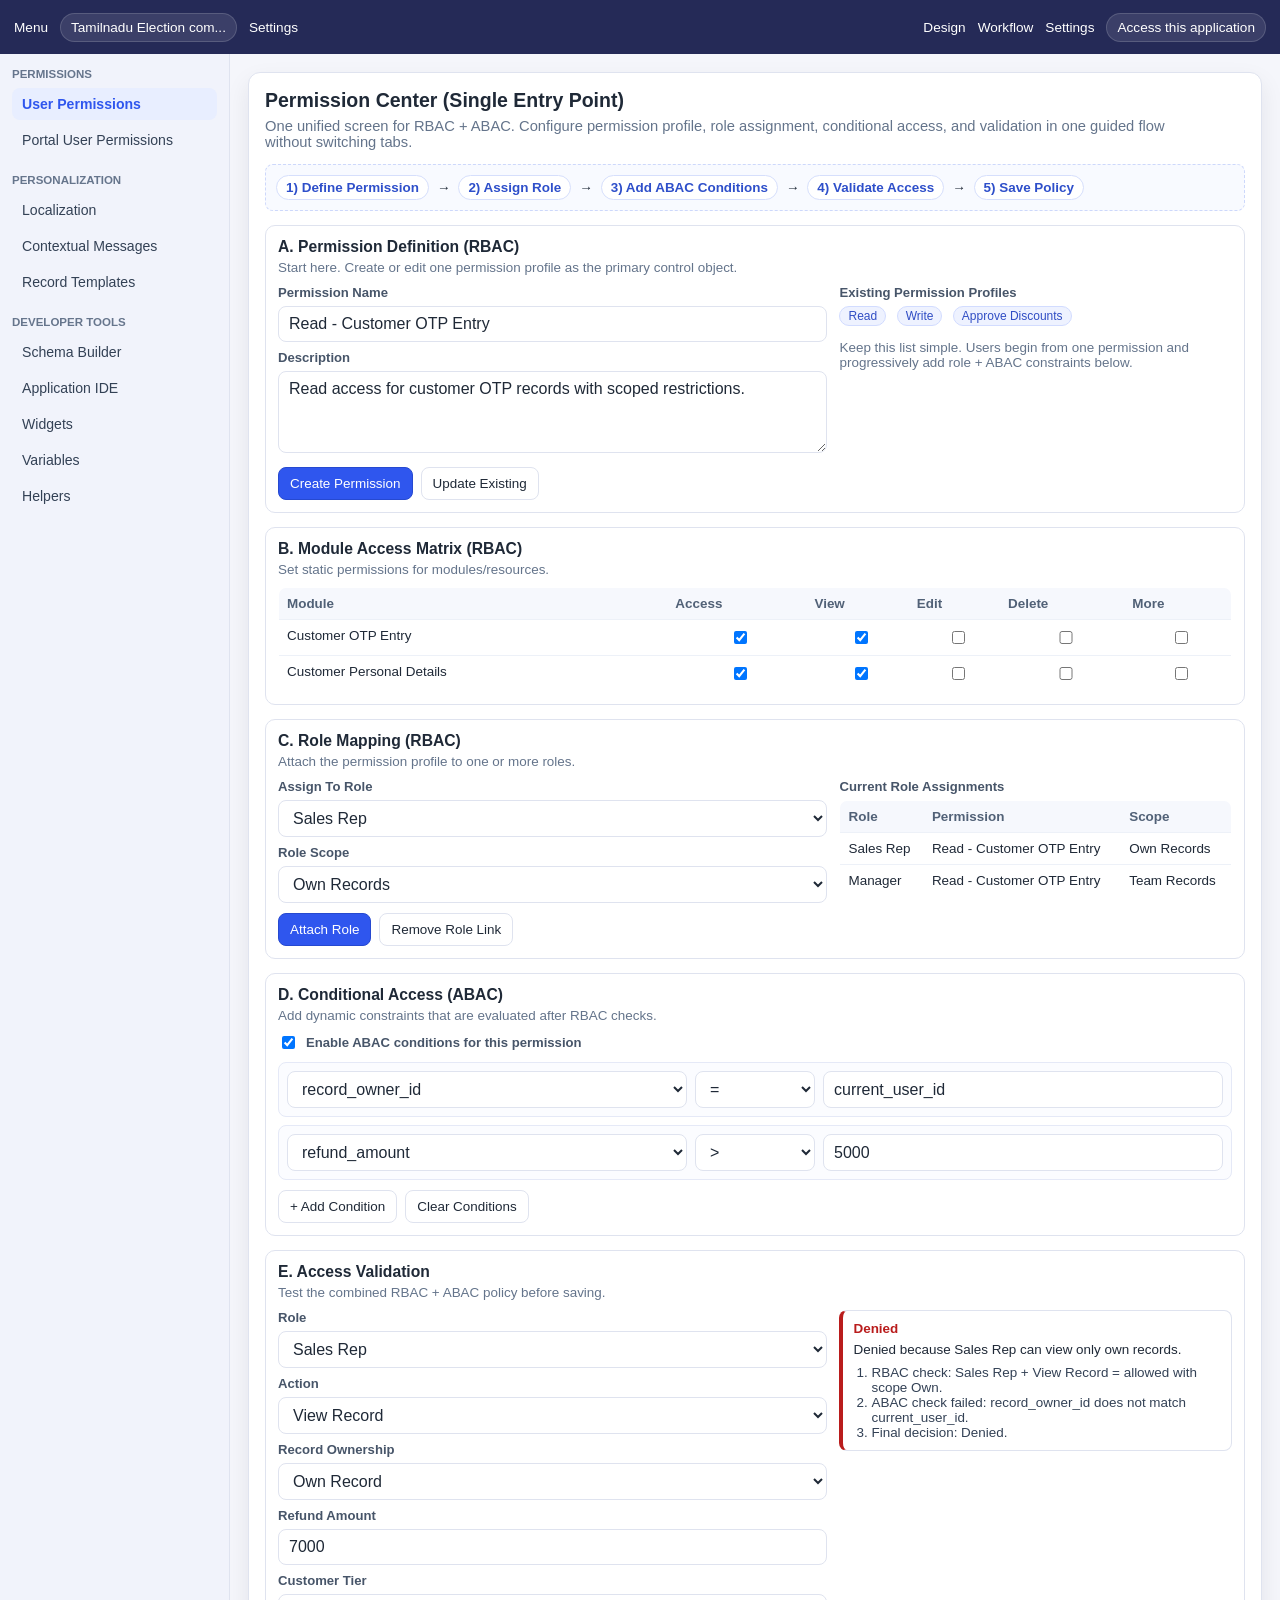
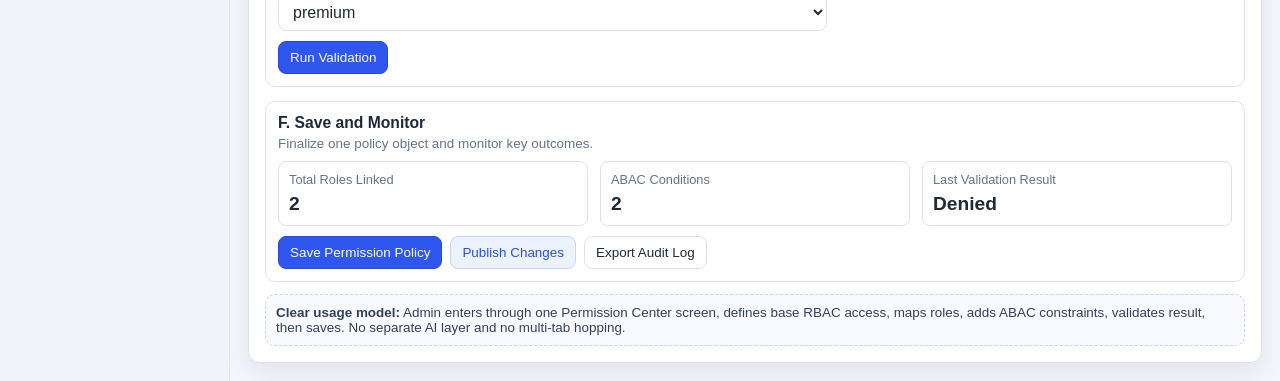
==== commit 69c48126: "Unify permissions roles and ABAC into single non-AI view Co-authored-by: sibidharanj-rgb <sibidharan" ====
--- a/index.html
+++ b/index.html
@@ -3,22 +3,21 @@
 <head>
   <meta charset="UTF-8" />
   <meta name="viewport" content="width=device-width, initial-scale=1.0" />
-  <title>Zoho Creator RBAC + ABAC Revamp Flow</title>
+  <title>Permission Center - Unified RBAC + ABAC</title>
   <style>
     :root {
       --bg: #f5f6fb;
       --surface: #ffffff;
       --line: #dfe3ef;
       --text: #1f2937;
-      --muted: #6b7280;
+      --muted: #64748b;
       --primary: #2f56ee;
       --primary-soft: #edf2ff;
       --success: #157f4a;
       --danger: #b91c1c;
-      --warning: #b45309;
       --topbar: #252a57;
       --radius: 10px;
-      --shadow: 0 10px 30px rgba(15, 23, 42, 0.08);
+      --shadow: 0 10px 24px rgba(15, 23, 42, 0.08);
     }
 
     * {
@@ -37,10 +36,9 @@
       background: var(--topbar);
       color: #fff;
       display: flex;
+      justify-content: space-between;
       align-items: center;
-      justify-content: space-between;
       padding: 0 14px;
-      border-bottom: 1px solid rgba(255, 255, 255, 0.08);
       position: sticky;
       top: 0;
       z-index: 20;
@@ -50,15 +48,15 @@
     .topbar .right {
       display: flex;
       align-items: center;
-      gap: 14px;
+      gap: 12px;
       font-size: 0.85rem;
     }
 
     .app-chip {
       padding: 6px 10px;
       border-radius: 999px;
-      background: rgba(255, 255, 255, 0.09);
-      border: 1px solid rgba(255, 255, 255, 0.12);
+      background: rgba(255, 255, 255, 0.1);
+      border: 1px solid rgba(255, 255, 255, 0.15);
     }
 
     .shell {
@@ -78,7 +76,7 @@
     }
 
     .side-label {
-      color: #606b82;
+      color: #66758c;
       font-size: 0.72rem;
       font-weight: 700;
       margin-bottom: 8px;
@@ -114,116 +112,62 @@
 
     h1 {
       margin: 0;
-      font-size: 1.25rem;
+      font-size: 1.22rem;
     }
 
     .subtitle {
       margin: 6px 0 0;
       color: var(--muted);
       font-size: 0.92rem;
-    }
-
-    .flow-stepper {
+      max-width: 900px;
+    }
+
+    .flow-line {
       margin-top: 14px;
-      padding: 12px;
-      border: 1px dashed #cfd8f8;
+      border: 1px dashed #cdd8fb;
       background: #f8faff;
-      border-radius: var(--radius);
-      font-size: 0.85rem;
+      border-radius: 8px;
+      padding: 10px;
       display: flex;
       flex-wrap: wrap;
       gap: 8px;
       align-items: center;
+      font-size: 0.84rem;
     }
 
     .flow-step {
+      border: 1px solid #d6dffc;
+      color: #2e4fca;
       background: #fff;
-      border: 1px solid #d7defa;
       border-radius: 999px;
-      padding: 5px 9px;
-      color: #2f56ee;
+      padding: 4px 9px;
       font-weight: 600;
     }
 
-    .tabs {
-      margin-top: 16px;
-      display: flex;
-      flex-wrap: wrap;
-      gap: 8px;
-      border-bottom: 1px solid var(--line);
-      padding-bottom: 10px;
-    }
-
-    .tab-btn {
-      border: 1px solid var(--line);
-      background: #fff;
-      color: var(--muted);
-      border-radius: 999px;
-      padding: 7px 12px;
-      cursor: pointer;
-      font-size: 0.85rem;
-    }
-
-    .tab-btn.active {
-      color: var(--primary);
-      border-color: #c8d5ff;
-      background: var(--primary-soft);
-      font-weight: 600;
-    }
-
-    .tab-panel {
-      display: none;
+    .section {
       margin-top: 14px;
-    }
-
-    .tab-panel.active {
-      display: block;
-    }
-
-    .row {
-      display: grid;
-      gap: 12px;
-    }
-
-    .row.two {
-      grid-template-columns: 1.2fr 0.9fr;
-    }
-
-    .row.three {
-      grid-template-columns: repeat(3, minmax(160px, 1fr));
-    }
-
-    .block {
       border: 1px solid var(--line);
       border-radius: var(--radius);
       background: #fff;
       padding: 12px;
     }
 
-    .block h3 {
+    .section h2 {
       margin: 0;
-      font-size: 0.95rem;
-    }
-
-    .block-note {
+      font-size: 0.98rem;
+    }
+
+    .note {
       margin: 4px 0 10px;
+      color: var(--muted);
       font-size: 0.84rem;
-      color: var(--muted);
-    }
-
-    .top-actions {
+    }
+
+    .actions {
+      margin-top: 10px;
       display: flex;
+      gap: 8px;
       flex-wrap: wrap;
-      gap: 8px;
-      justify-content: space-between;
-      margin-bottom: 10px;
-    }
-
-    .left-actions,
-    .right-actions {
-      display: flex;
-      flex-wrap: wrap;
-      gap: 8px;
     }
 
     button {
@@ -248,9 +192,28 @@
       color: #274fdf;
     }
 
-    textarea,
-    input,
-    select {
+    .grid {
+      display: grid;
+      gap: 12px;
+    }
+
+    .grid.two {
+      grid-template-columns: 1.4fr 1fr;
+    }
+
+    .grid.three {
+      grid-template-columns: repeat(3, minmax(180px, 1fr));
+    }
+
+    label {
+      display: block;
+      margin-bottom: 6px;
+      color: #475569;
+      font-size: 0.82rem;
+      font-weight: 600;
+    }
+
+    input, textarea, select {
       width: 100%;
       border: 1px solid var(--line);
       border-radius: 8px;
@@ -262,15 +225,7 @@
 
     textarea {
       resize: vertical;
-      min-height: 86px;
-    }
-
-    label {
-      display: block;
-      margin-bottom: 6px;
-      font-size: 0.82rem;
-      color: #475569;
-      font-weight: 600;
+      min-height: 82px;
     }
 
     table {
@@ -283,8 +238,7 @@
       background: #fff;
     }
 
-    th,
-    td {
+    th, td {
       border-bottom: 1px solid #edf1f8;
       text-align: left;
       padding: 8px;
@@ -303,49 +257,14 @@
 
     .pill {
       display: inline-block;
-      border: 1px solid #cfd9ff;
+      border: 1px solid #d2dcff;
       background: #eef2ff;
-      color: #324fcf;
+      color: #304dc4;
       border-radius: 999px;
       font-size: 0.75rem;
       padding: 2px 8px;
       margin-right: 6px;
       margin-bottom: 4px;
-    }
-
-    .tree {
-      list-style: none;
-      margin: 0;
-      padding-left: 0;
-      font-size: 0.9rem;
-    }
-
-    .tree li {
-      margin: 6px 0;
-      padding-left: 18px;
-      position: relative;
-    }
-
-    .tree li::before {
-      content: "";
-      width: 8px;
-      height: 8px;
-      border: 1px solid #c7d2f5;
-      background: #fff;
-      position: absolute;
-      left: 0;
-      top: 6px;
-    }
-
-    .nested {
-      margin-left: 20px;
-    }
-
-    .condition-grid {
-      display: grid;
-      grid-template-columns: 1fr 120px 1fr;
-      gap: 8px;
-      margin-bottom: 8px;
     }
 
     .condition-row {
@@ -356,12 +275,19 @@
       margin-bottom: 8px;
     }
 
+    .condition-grid {
+      display: grid;
+      gap: 8px;
+      grid-template-columns: 1fr 120px 1fr;
+    }
+
     .decision {
       border: 1px solid var(--line);
       border-left: 4px solid #94a3b8;
       border-radius: 8px;
       padding: 10px;
       background: #fff;
+      font-size: 0.84rem;
     }
 
     .decision.allowed {
@@ -388,7 +314,6 @@
     .trace {
       margin: 8px 0 0;
       padding-left: 18px;
-      font-size: 0.84rem;
       color: #334155;
     }
 
@@ -410,34 +335,14 @@
       font-weight: 700;
     }
 
-    .alert {
-      border: 1px solid #f8d6af;
-      border-left: 4px solid var(--warning);
-      border-radius: 8px;
-      background: #fffaf2;
-      padding: 10px;
-      margin-top: 10px;
-      font-size: 0.84rem;
-    }
-
-    .blueprint {
-      margin-top: 14px;
+    .tip {
+      margin-top: 12px;
       border: 1px dashed #c7d2fe;
       border-radius: 10px;
       background: #f8faff;
-      padding: 12px;
-    }
-
-    .blueprint h3 {
-      margin: 0 0 8px;
-      font-size: 0.95rem;
-    }
-
-    .blueprint ul {
-      margin: 8px 0 0;
-      padding-left: 18px;
-      color: #344255;
-      font-size: 0.86rem;
+      padding: 10px;
+      font-size: 0.84rem;
+      color: #334155;
     }
 
     @media (max-width: 1080px) {
@@ -450,8 +355,7 @@
         border-bottom: 1px solid var(--line);
       }
 
-      .row.two,
-      .row.three {
+      .grid.two, .grid.three {
         grid-template-columns: 1fr;
       }
 
@@ -472,7 +376,7 @@
       <span>Design</span>
       <span>Workflow</span>
       <span>Settings</span>
-      <button class="primary">Access this application</button>
+      <span class="app-chip">Access this application</span>
     </div>
   </header>
 
@@ -501,318 +405,199 @@
 
     <main class="content">
       <section class="page-card">
-        <h1>Users</h1>
+        <h1>Permission Center (Single Entry Point)</h1>
         <p class="subtitle">
-          Revamped UX flow aligned to your current Zoho Creator settings structure:
-          keep existing tabs, add AI-native RBAC and ABAC in-place.
+          One unified screen for RBAC + ABAC. Configure permission profile, role assignment, conditional access,
+          and validation in one guided flow without switching tabs.
         </p>
 
-        <div class="flow-stepper">
-          <span class="flow-step">1. Define Permission Profiles (RBAC)</span>
-          <span class="flow-step">2. Map Role Hierarchy (RBAC)</span>
-          <span class="flow-step">3. Add Attribute Rules (ABAC)</span>
-          <span class="flow-step">4. Simulate Decisions</span>
-          <span class="flow-step">5. Monitor and Refine</span>
+        <div class="flow-line">
+          <span class="flow-step">1) Define Permission</span>
+          <span>&rarr;</span>
+          <span class="flow-step">2) Assign Role</span>
+          <span>&rarr;</span>
+          <span class="flow-step">3) Add ABAC Conditions</span>
+          <span>&rarr;</span>
+          <span class="flow-step">4) Validate Access</span>
+          <span>&rarr;</span>
+          <span class="flow-step">5) Save Policy</span>
         </div>
 
-        <div class="tabs">
-          <button class="tab-btn active" data-tab="permissions">Permissions</button>
-          <button class="tab-btn" data-tab="roles">Roles</button>
-          <button class="tab-btn" data-tab="sharing">Data Sharing</button>
-          <button class="tab-btn" data-tab="simulator">Policy Simulator</button>
-          <button class="tab-btn" data-tab="insights">Security Insights</button>
-        </div>
-
-        <section class="tab-panel active" id="permissions">
-          <div class="top-actions">
-            <div class="left-actions">
-              <button class="primary">Add Permission</button>
-              <button class="ghost" id="openAiAssist">Generate with AI</button>
-            </div>
-            <div class="right-actions">
-              <button>Import Profiles</button>
-              <button>Audit Changes</button>
-            </div>
-          </div>
-
-          <div class="row two">
-            <div class="block">
-              <h3>Permission Profiles</h3>
-              <p class="block-note">Preserve your existing table structure; add confidence/explain columns for AI-assisted changes.</p>
-              <table>
-                <thead>
-                  <tr>
-                    <th>Name</th>
-                    <th>Description</th>
-                    <th>AI Confidence</th>
-                    <th>Why</th>
-                  </tr>
-                </thead>
-                <tbody>
-                  <tr>
-                    <td>Read</td>
-                    <td>This profile will have read permission for all components.</td>
-                    <td>91%</td>
-                    <td>Derived from usage trends</td>
-                  </tr>
-                  <tr>
-                    <td>Write</td>
-                    <td>This profile will have write permission for all components.</td>
-                    <td>88%</td>
-                    <td>Based on team operations</td>
-                  </tr>
-                  <tr>
-                    <td>Approve Discounts</td>
-                    <td>Approve discount requests above threshold.</td>
-                    <td>94%</td>
-                    <td>Mapped from manager prompts</td>
-                  </tr>
-                </tbody>
-              </table>
-            </div>
-
-            <div class="block">
-              <h3>AI Assistant (in-place)</h3>
-              <p class="block-note">Keep this embedded in the Permissions tab so admins do not leave current workflow.</p>
-              <label for="aiPrompt">Natural language policy prompt</label>
-              <textarea id="aiPrompt">Sales reps can view only their records. Managers can approve discounts over 5000.</textarea>
-              <div style="margin-top: 8px; display: flex; gap: 8px;">
-                <button class="primary" id="generateSuggestion">Generate Suggestions</button>
-                <button>Refine Prompt</button>
+        <section class="section">
+          <h2>A. Permission Definition (RBAC)</h2>
+          <p class="note">Start here. Create or edit one permission profile as the primary control object.</p>
+          <div class="grid two">
+            <div>
+              <label for="permName">Permission Name</label>
+              <input id="permName" value="Read - Customer OTP Entry" />
+
+              <label for="permDesc" style="margin-top: 8px;">Description</label>
+              <textarea id="permDesc">Read access for customer OTP records with scoped restrictions.</textarea>
+
+              <div class="actions">
+                <button class="primary">Create Permission</button>
+                <button>Update Existing</button>
               </div>
-              <div style="margin-top: 10px;">
-                <span class="pill">Role: Sales Rep</span>
-                <span class="pill">Action: View</span>
-                <span class="pill">Scope: Own Records</span>
-              </div>
-              <div>
-                <span class="pill">Role: Manager</span>
-                <span class="pill">Action: Approve Discounts</span>
-                <span class="pill">Condition: amount > 5000</span>
-              </div>
-            </div>
-          </div>
-
-          <div class="block" style="margin-top: 12px;">
-            <h3>Permission Editor (existing screen + ABAC extension)</h3>
-            <p class="block-note">Matches your current edit form. Add ABAC rule rows below module permissions, not as a new standalone screen.</p>
-
-            <div class="row two">
-              <div>
-                <label for="permName">Name</label>
-                <input id="permName" value="Read" />
-              </div>
-              <div>
-                <label for="permDesc">Description</label>
-                <input id="permDesc" value="This profile will have read permission for all components." />
-              </div>
-            </div>
-
-            <div style="margin-top: 10px;">
-              <label>Module Permissions</label>
-              <table>
-                <thead>
-                  <tr>
-                    <th>Module</th>
-                    <th>Access</th>
-                    <th>View</th>
-                    <th>Edit</th>
-                    <th>Delete</th>
-                    <th>More</th>
-                  </tr>
-                </thead>
-                <tbody>
-                  <tr>
-                    <td>Customer OTP Entry</td>
-                    <td><input type="checkbox" checked /></td>
-                    <td><input type="checkbox" checked /></td>
-                    <td><input type="checkbox" /></td>
-                    <td><input type="checkbox" /></td>
-                    <td><input type="checkbox" /></td>
-                  </tr>
-                  <tr>
-                    <td>Customer Personal details</td>
-                    <td><input type="checkbox" checked /></td>
-                    <td><input type="checkbox" checked /></td>
-                    <td><input type="checkbox" checked /></td>
-                    <td><input type="checkbox" /></td>
-                    <td><input type="checkbox" /></td>
-                  </tr>
-                </tbody>
-              </table>
-            </div>
-
-            <div style="margin-top: 12px;">
-              <label><input type="checkbox" checked id="abacToggle" /> Enable ABAC conditions for this permission</label>
-              <div id="abacBuilder">
-                <div id="conditionList">
-                  <div class="condition-row">
-                    <div class="condition-grid">
-                      <select>
-                        <option>record_owner_id</option>
-                        <option>refund_amount</option>
-                        <option>customer_tier</option>
-                      </select>
-                      <select>
-                        <option>=</option>
-                        <option>!=</option>
-                        <option>&gt;</option>
-                        <option>&lt;</option>
-                      </select>
-                      <input value="current_user_id" />
-                    </div>
-                  </div>
-                </div>
-                <button id="addCondition" class="ghost">+ Add Condition</button>
-              </div>
-            </div>
-
-            <div style="margin-top: 10px; display: flex; gap: 8px;">
-              <button class="primary">Update</button>
-              <button>Cancel</button>
-            </div>
-          </div>
-        </section>
-
-        <section class="tab-panel" id="roles">
-          <div class="top-actions">
-            <div class="left-actions">
-              <button>Expand All</button>
-              <button>Collapse All</button>
-            </div>
-            <div class="right-actions">
-              <button>Manage Role Hierarchy</button>
-              <button class="primary">Add Role</button>
-              <button class="ghost">AI Role Suggest</button>
-            </div>
-          </div>
-
-          <div class="row two">
-            <div class="block">
-              <h3>Role Hierarchy</h3>
-              <p class="block-note">Unchanged layout from your screenshot, with optional AI-suggested missing roles.</p>
-              <ul class="tree">
-                <li>CEO
-                  <ul class="tree nested">
-                    <li>Manager
-                      <ul class="tree nested">
-                        <li>Sales Rep</li>
-                        <li>Support Executive</li>
-                      </ul>
-                    </li>
-                  </ul>
-                </li>
-              </ul>
-            </div>
-
-            <div class="block">
-              <h3>Role Details</h3>
-              <p class="block-note">Attach RBAC profiles and ABAC scope constraints at role level.</p>
-              <label>Selected Role</label>
-              <input value="Manager" />
-
-              <label style="margin-top: 8px;">Assigned Permission Profiles</label>
+            </div>
+
+            <div>
+              <label>Existing Permission Profiles</label>
               <div>
                 <span class="pill">Read</span>
                 <span class="pill">Write</span>
                 <span class="pill">Approve Discounts</span>
               </div>
-
-              <label style="margin-top: 8px;">ABAC Guardrails</label>
-              <div>
-                <span class="pill">region = user.region</span>
-                <span class="pill">refund_amount <= 20000</span>
-              </div>
-
-              <div style="margin-top: 10px; display: flex; gap: 8px;">
-                <button class="primary">Save Role</button>
-                <button>Reset</button>
-              </div>
+              <p class="note" style="margin-top: 10px;">
+                Keep this list simple. Users begin from one permission and progressively add role + ABAC constraints below.
+              </p>
             </div>
           </div>
         </section>
 
-        <section class="tab-panel" id="sharing">
-          <div class="top-actions">
-            <div class="left-actions"></div>
-            <div class="right-actions">
-              <button class="primary">New Share Rule</button>
-            </div>
-          </div>
-
-          <div class="block">
-            <h3>Data Sharing Rules</h3>
-            <p class="block-note">Use this tab as ABAC policy registry (resource sharing + contextual constraints).</p>
-            <table>
-              <thead>
-                <tr>
-                  <th>Name</th>
-                  <th>Form</th>
-                  <th>Shared From</th>
-                  <th>Shared To</th>
-                  <th>Level of access</th>
-                  <th>ABAC Condition</th>
-                </tr>
-              </thead>
-              <tbody>
-                <tr>
-                  <td>Data share</td>
-                  <td>Customer OTP Entry</td>
-                  <td>R:CEO</td>
-                  <td>R:Manager</td>
-                  <td>Read Only</td>
-                  <td>record.region = user.region</td>
-                </tr>
-                <tr>
-                  <td>Refund approval policy</td>
-                  <td>Refund Requests</td>
-                  <td>R:Sales Rep</td>
-                  <td>R:Manager</td>
-                  <td>Escalate</td>
-                  <td>refund_amount > 5000 and customer_tier != premium</td>
-                </tr>
-              </tbody>
-            </table>
-          </div>
-
-          <div class="block" style="margin-top: 12px;">
-            <h3>Visual ABAC Rule Builder</h3>
-            <p class="block-note">Reusable condition blocks with optional natural language mirror for non-technical admins.</p>
-            <div class="condition-row">
-              <div class="condition-grid">
-                <select>
-                  <option>refund_amount</option>
-                  <option>customer_tier</option>
-                  <option>region</option>
-                </select>
-                <select>
-                  <option>&gt;</option>
-                  <option>=</option>
-                  <option>!=</option>
-                </select>
-                <input value="5000" />
+        <section class="section">
+          <h2>B. Module Access Matrix (RBAC)</h2>
+          <p class="note">Set static permissions for modules/resources.</p>
+          <table>
+            <thead>
+              <tr>
+                <th>Module</th>
+                <th>Access</th>
+                <th>View</th>
+                <th>Edit</th>
+                <th>Delete</th>
+                <th>More</th>
+              </tr>
+            </thead>
+            <tbody>
+              <tr>
+                <td>Customer OTP Entry</td>
+                <td><input type="checkbox" checked /></td>
+                <td><input type="checkbox" checked /></td>
+                <td><input type="checkbox" /></td>
+                <td><input type="checkbox" /></td>
+                <td><input type="checkbox" /></td>
+              </tr>
+              <tr>
+                <td>Customer Personal Details</td>
+                <td><input type="checkbox" checked /></td>
+                <td><input type="checkbox" checked /></td>
+                <td><input type="checkbox" /></td>
+                <td><input type="checkbox" /></td>
+                <td><input type="checkbox" /></td>
+              </tr>
+            </tbody>
+          </table>
+        </section>
+
+        <section class="section">
+          <h2>C. Role Mapping (RBAC)</h2>
+          <p class="note">Attach the permission profile to one or more roles.</p>
+          <div class="grid two">
+            <div>
+              <label for="roleSelect">Assign To Role</label>
+              <select id="roleSelect">
+                <option>Sales Rep</option>
+                <option>Manager</option>
+                <option>CEO</option>
+                <option>Support Executive</option>
+              </select>
+
+              <label for="scopeSelect" style="margin-top: 8px;">Role Scope</label>
+              <select id="scopeSelect">
+                <option>Own Records</option>
+                <option>Team Records</option>
+                <option>All Records</option>
+              </select>
+
+              <div class="actions">
+                <button class="primary">Attach Role</button>
+                <button>Remove Role Link</button>
               </div>
-              <div class="condition-grid">
-                <select>
-                  <option>customer_tier</option>
-                  <option>record_owner_id</option>
-                </select>
-                <select>
-                  <option>!=</option>
-                  <option>=</option>
-                </select>
-                <input value="premium" />
-              </div>
-            </div>
-            <p class="block-note"><strong>Natural language:</strong> Require manager approval if refund amount exceeds 5000 and customer tier is not premium.</p>
+            </div>
+
+            <div>
+              <label>Current Role Assignments</label>
+              <table>
+                <thead>
+                  <tr>
+                    <th>Role</th>
+                    <th>Permission</th>
+                    <th>Scope</th>
+                  </tr>
+                </thead>
+                <tbody>
+                  <tr>
+                    <td>Sales Rep</td>
+                    <td>Read - Customer OTP Entry</td>
+                    <td>Own Records</td>
+                  </tr>
+                  <tr>
+                    <td>Manager</td>
+                    <td>Read - Customer OTP Entry</td>
+                    <td>Team Records</td>
+                  </tr>
+                </tbody>
+              </table>
+            </div>
           </div>
         </section>
 
-        <section class="tab-panel" id="simulator">
-          <div class="row two">
-            <div class="block">
-              <h3>Policy Simulator</h3>
-              <p class="block-note">Single-click validation before deployment. Show RBAC decision first, ABAC checks second.</p>
+        <section class="section">
+          <h2>D. Conditional Access (ABAC)</h2>
+          <p class="note">Add dynamic constraints that are evaluated after RBAC checks.</p>
+          <label style="display: inline-flex; gap: 8px; align-items: center; margin-bottom: 10px;">
+            <input type="checkbox" id="abacToggle" checked style="width: auto;" />
+            Enable ABAC conditions for this permission
+          </label>
+
+          <div id="abacBlock">
+            <div id="conditionList">
+              <div class="condition-row">
+                <div class="condition-grid">
+                  <select>
+                    <option>record_owner_id</option>
+                    <option>refund_amount</option>
+                    <option>customer_tier</option>
+                    <option>region</option>
+                  </select>
+                  <select>
+                    <option>=</option>
+                    <option>!=</option>
+                    <option>&gt;</option>
+                    <option>&lt;</option>
+                  </select>
+                  <input value="current_user_id" />
+                </div>
+              </div>
+              <div class="condition-row">
+                <div class="condition-grid">
+                  <select>
+                    <option>refund_amount</option>
+                    <option>customer_tier</option>
+                    <option>region</option>
+                  </select>
+                  <select>
+                    <option>&gt;</option>
+                    <option>=</option>
+                    <option>!=</option>
+                  </select>
+                  <input value="5000" />
+                </div>
+              </div>
+            </div>
+
+            <div class="actions">
+              <button id="addCondition">+ Add Condition</button>
+              <button>Clear Conditions</button>
+            </div>
+          </div>
+        </section>
+
+        <section class="section">
+          <h2>E. Access Validation</h2>
+          <p class="note">Test the combined RBAC + ABAC policy before saving.</p>
+          <div class="grid two">
+            <div>
               <label for="simRole">Role</label>
               <select id="simRole">
                 <option>Sales Rep</option>
@@ -841,20 +626,18 @@
                 <option>standard</option>
               </select>
 
-              <div style="margin-top: 10px;">
-                <button class="primary" id="runSimulation">Run Simulation</button>
+              <div class="actions">
+                <button class="primary" id="runSimulation">Run Validation</button>
               </div>
             </div>
 
-            <div class="block">
-              <h3>Decision Trace</h3>
-              <p class="block-note">Explainability output to build trust and speed up audits.</p>
+            <div>
               <div class="decision denied" id="decisionCard">
                 <div class="status denied" id="decisionStatus">Denied</div>
                 <div id="decisionReason">Denied because Sales Rep can view only own records.</div>
                 <ol class="trace" id="decisionTrace">
                   <li>RBAC check: Sales Rep + View Record = allowed with scope Own.</li>
-                  <li>Ownership check failed: selected Other User Record.</li>
+                  <li>ABAC check failed: record_owner_id does not match current_user_id.</li>
                   <li>Final decision: Denied.</li>
                 </ol>
               </div>
@@ -862,98 +645,65 @@
           </div>
         </section>
 
-        <section class="tab-panel" id="insights">
-          <div class="row three">
+        <section class="section">
+          <h2>F. Save and Monitor</h2>
+          <p class="note">Finalize one policy object and monitor key outcomes.</p>
+          <div class="grid three">
             <div class="metric">
-              <div class="name">Total Roles</div>
-              <div class="value">8</div>
+              <div class="name">Total Roles Linked</div>
+              <div class="value">2</div>
             </div>
             <div class="metric">
-              <div class="name">Active Users</div>
-              <div class="value">241</div>
+              <div class="name">ABAC Conditions</div>
+              <div class="value">2</div>
             </div>
             <div class="metric">
-              <div class="name">Risk Alerts</div>
-              <div class="value">3</div>
+              <div class="name">Last Validation Result</div>
+              <div class="value" id="lastResult">Denied</div>
             </div>
           </div>
-
-          <div class="alert">
-            <strong>High severity:</strong> User John accessed 500 records in 2 minutes (normal baseline: ~20/day).
-            <div style="margin-top: 8px; display: flex; gap: 8px;">
-              <button class="ghost">Restrict Access</button>
-              <button>Investigate</button>
-            </div>
-          </div>
-
-          <div class="alert">
-            <strong>Recommendation:</strong> Managers have unused write permissions on two modules. Consider reducing scope to read + approve only.
-            <div style="margin-top: 8px;">
-              <button class="ghost">Apply Suggested Tightening</button>
-            </div>
+          <div class="actions">
+            <button class="primary">Save Permission Policy</button>
+            <button class="ghost">Publish Changes</button>
+            <button>Export Audit Log</button>
           </div>
         </section>
 
-        <section class="blueprint">
-          <h3>Clean RBAC + ABAC incorporation blueprint (mapped to your current UI)</h3>
-          <ul>
-            <li><strong>Permissions tab:</strong> keep module matrix as RBAC baseline; add ABAC condition block under each permission profile.</li>
-            <li><strong>Roles tab:</strong> keep hierarchy tree; attach permission profiles + optional ABAC guardrails at role level.</li>
-            <li><strong>Data Sharing tab:</strong> convert into ABAC policy registry (resource, shared-from/to, condition, effect).</li>
-            <li><strong>Policy Simulator tab:</strong> run "who can do what on which record" tests before publish, with decision trace.</li>
-            <li><strong>Security Insights:</strong> monitor anomalies and auto-suggest least-privilege cleanups.</li>
-            <li><strong>AI behavior:</strong> AI suggests rules and explanations, but admin review/approve remains mandatory.</li>
-          </ul>
-        </section>
+        <div class="tip">
+          <strong>Clear usage model:</strong> Admin enters through one Permission Center screen, defines base RBAC access,
+          maps roles, adds ABAC constraints, validates result, then saves. No separate AI layer and no multi-tab hopping.
+        </div>
       </section>
     </main>
   </div>
 
   <script>
-    const tabButtons = document.querySelectorAll(".tab-btn");
-    const tabPanels = document.querySelectorAll(".tab-panel");
-
-    function openTab(tabId) {
-      tabButtons.forEach((btn) => btn.classList.toggle("active", btn.dataset.tab === tabId));
-      tabPanels.forEach((panel) => panel.classList.toggle("active", panel.id === tabId));
-    }
-
-    tabButtons.forEach((btn) => {
-      btn.addEventListener("click", () => openTab(btn.dataset.tab));
+    const abacToggle = document.getElementById("abacToggle");
+    const abacBlock = document.getElementById("abacBlock");
+    const addCondition = document.getElementById("addCondition");
+
+    abacToggle.addEventListener("change", () => {
+      abacBlock.style.display = abacToggle.checked ? "block" : "none";
     });
 
-    const generateSuggestion = document.getElementById("generateSuggestion");
-    const permName = document.getElementById("permName");
-    const permDesc = document.getElementById("permDesc");
-    generateSuggestion.addEventListener("click", () => {
-      permName.value = "Sales Rep Scoped Read";
-      permDesc.value = "Read-only access limited to own records with ABAC ownership check.";
-      openTab("permissions");
-    });
-
-    const abacToggle = document.getElementById("abacToggle");
-    const abacBuilder = document.getElementById("abacBuilder");
-    abacToggle.addEventListener("change", () => {
-      abacBuilder.style.display = abacToggle.checked ? "block" : "none";
-    });
-
-    document.getElementById("addCondition").addEventListener("click", () => {
+    addCondition.addEventListener("click", () => {
       const list = document.getElementById("conditionList");
       const row = document.createElement("div");
       row.className = "condition-row";
       row.innerHTML = `
         <div class="condition-grid">
           <select>
-            <option>refund_amount</option>
+            <option>region</option>
+            <option>record_owner_id</option>
             <option>customer_tier</option>
-            <option>region</option>
           </select>
           <select>
-            <option>&gt;</option>
             <option>=</option>
             <option>!=</option>
+            <option>&gt;</option>
+            <option>&lt;</option>
           </select>
-          <input value="5000" />
+          <input value="user.region" />
         </div>
       `;
       list.appendChild(row);
@@ -970,31 +720,32 @@
       const status = document.getElementById("decisionStatus");
       const reason = document.getElementById("decisionReason");
       const trace = document.getElementById("decisionTrace");
+      const lastResult = document.getElementById("lastResult");
 
       let allowed = true;
       const steps = [];
 
       if (action === "View Record" && role === "Sales Rep") {
-        steps.push("RBAC check: Sales Rep can View Record with scope Own.");
+        steps.push("RBAC check passed: Sales Rep can view own records.");
         if (ownership === "Other User Record") {
           allowed = false;
-          steps.push("Ownership ABAC check failed: record_owner_id != current_user_id.");
+          steps.push("ABAC check failed: record ownership does not match current user.");
         } else {
-          steps.push("Ownership ABAC check passed.");
+          steps.push("ABAC check passed: record ownership matches current user.");
         }
       }
 
       if (action === "Approve Discount") {
-        if (role === "Sales Rep") {
+        if (role !== "Manager" && role !== "CEO") {
           allowed = false;
-          steps.push("RBAC check failed: Sales Rep has no Approve Discount permission.");
+          steps.push("RBAC check failed: only Manager/CEO can approve discounts.");
         } else {
-          steps.push("RBAC check passed: role can Approve Discount.");
-          if (amount > 5000 && tier !== "premium" && role !== "Manager" && role !== "CEO") {
+          steps.push("RBAC check passed: role can approve discounts.");
+          if (amount > 5000 && tier === "standard" && role !== "Manager" && role !== "CEO") {
             allowed = false;
-            steps.push("ABAC check failed: only Manager/CEO can approve non-premium refunds > 5000.");
+            steps.push("ABAC threshold check failed.");
           } else {
-            steps.push("ABAC threshold checks passed.");
+            steps.push("ABAC threshold check passed.");
           }
         }
       }
@@ -1005,14 +756,16 @@
         status.classList.remove("denied");
         status.classList.add("allowed");
         status.textContent = "Allowed";
-        reason.textContent = "Request satisfies RBAC permissions and ABAC conditions.";
+        reason.textContent = "Request satisfies both RBAC role permissions and ABAC conditions.";
+        lastResult.textContent = "Allowed";
       } else {
         card.classList.remove("allowed");
         card.classList.add("denied");
         status.classList.remove("allowed");
         status.classList.add("denied");
         status.textContent = "Denied";
-        reason.textContent = "Request blocked by RBAC scope or ABAC condition checks.";
+        reason.textContent = "Request blocked by RBAC scope or ABAC condition check.";
+        lastResult.textContent = "Denied";
       }
 
       steps.push(`Final decision: ${allowed ? "Allowed" : "Denied"}.`);
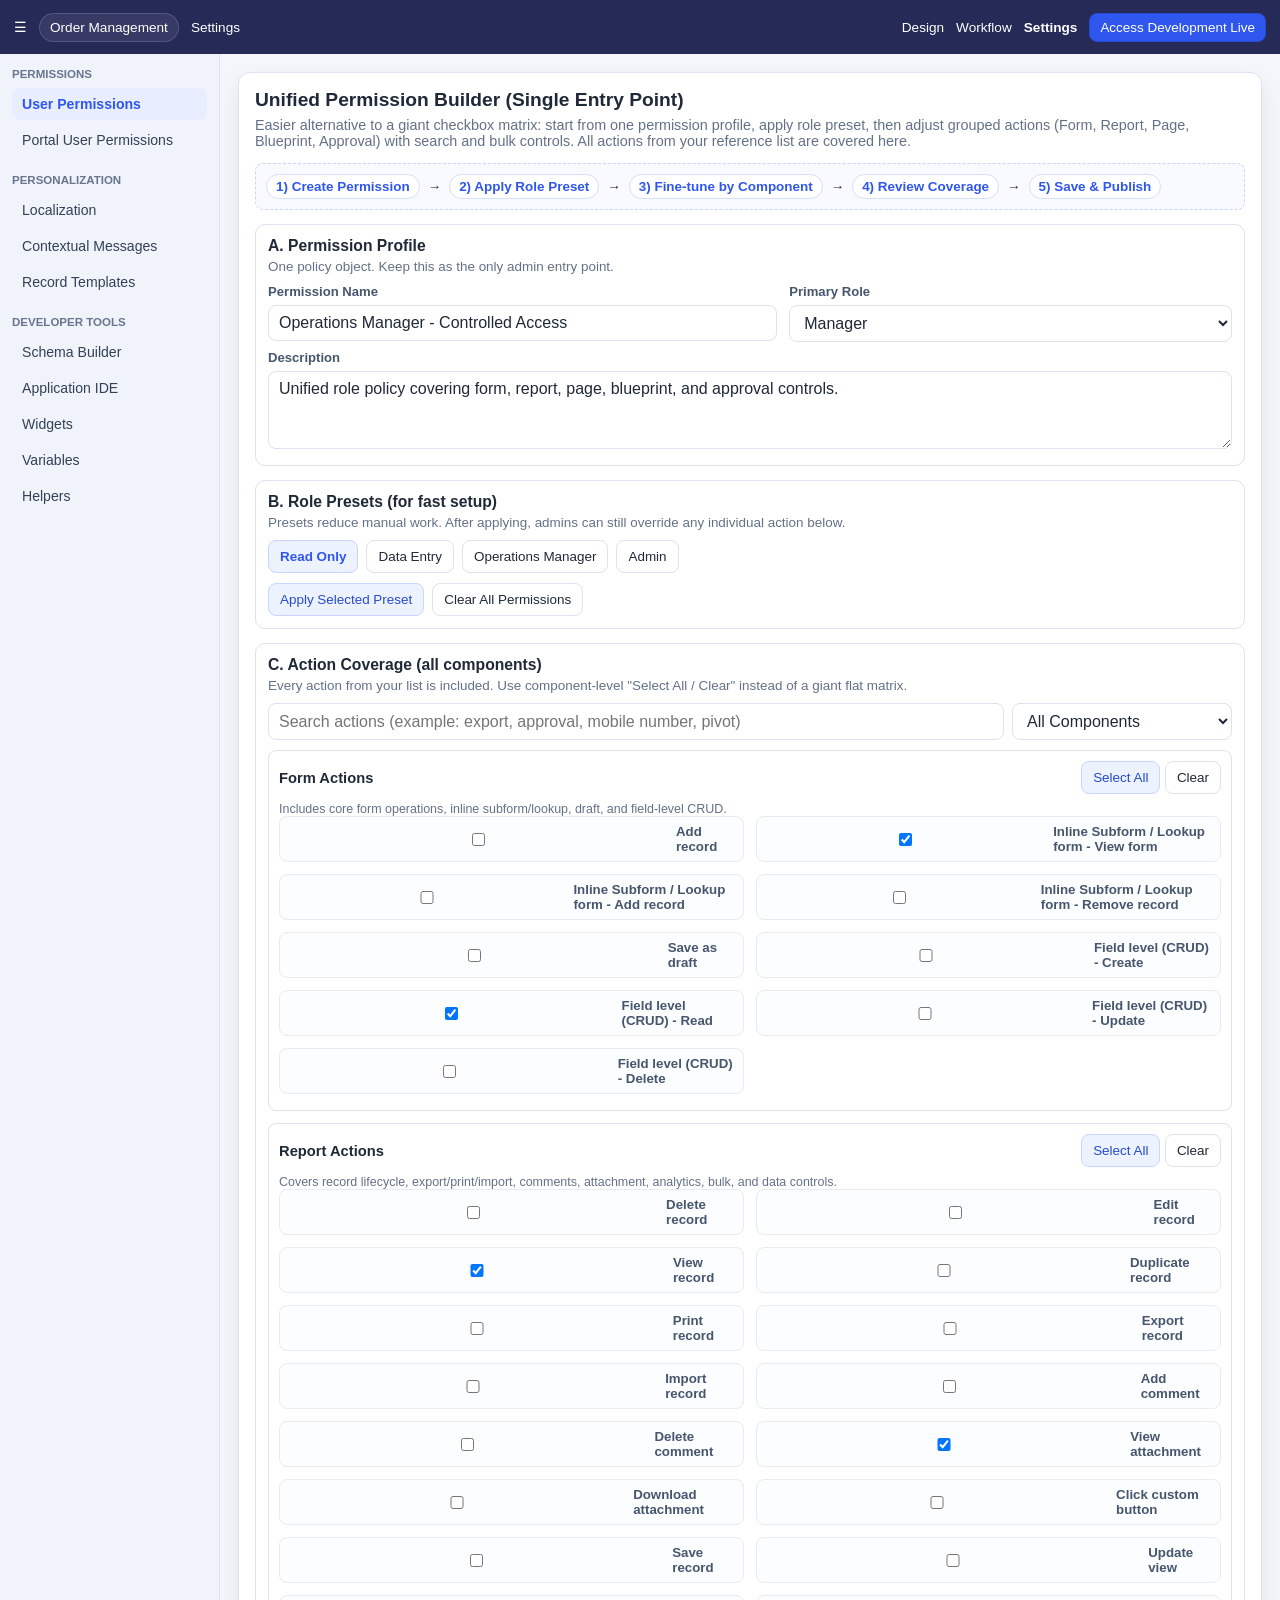
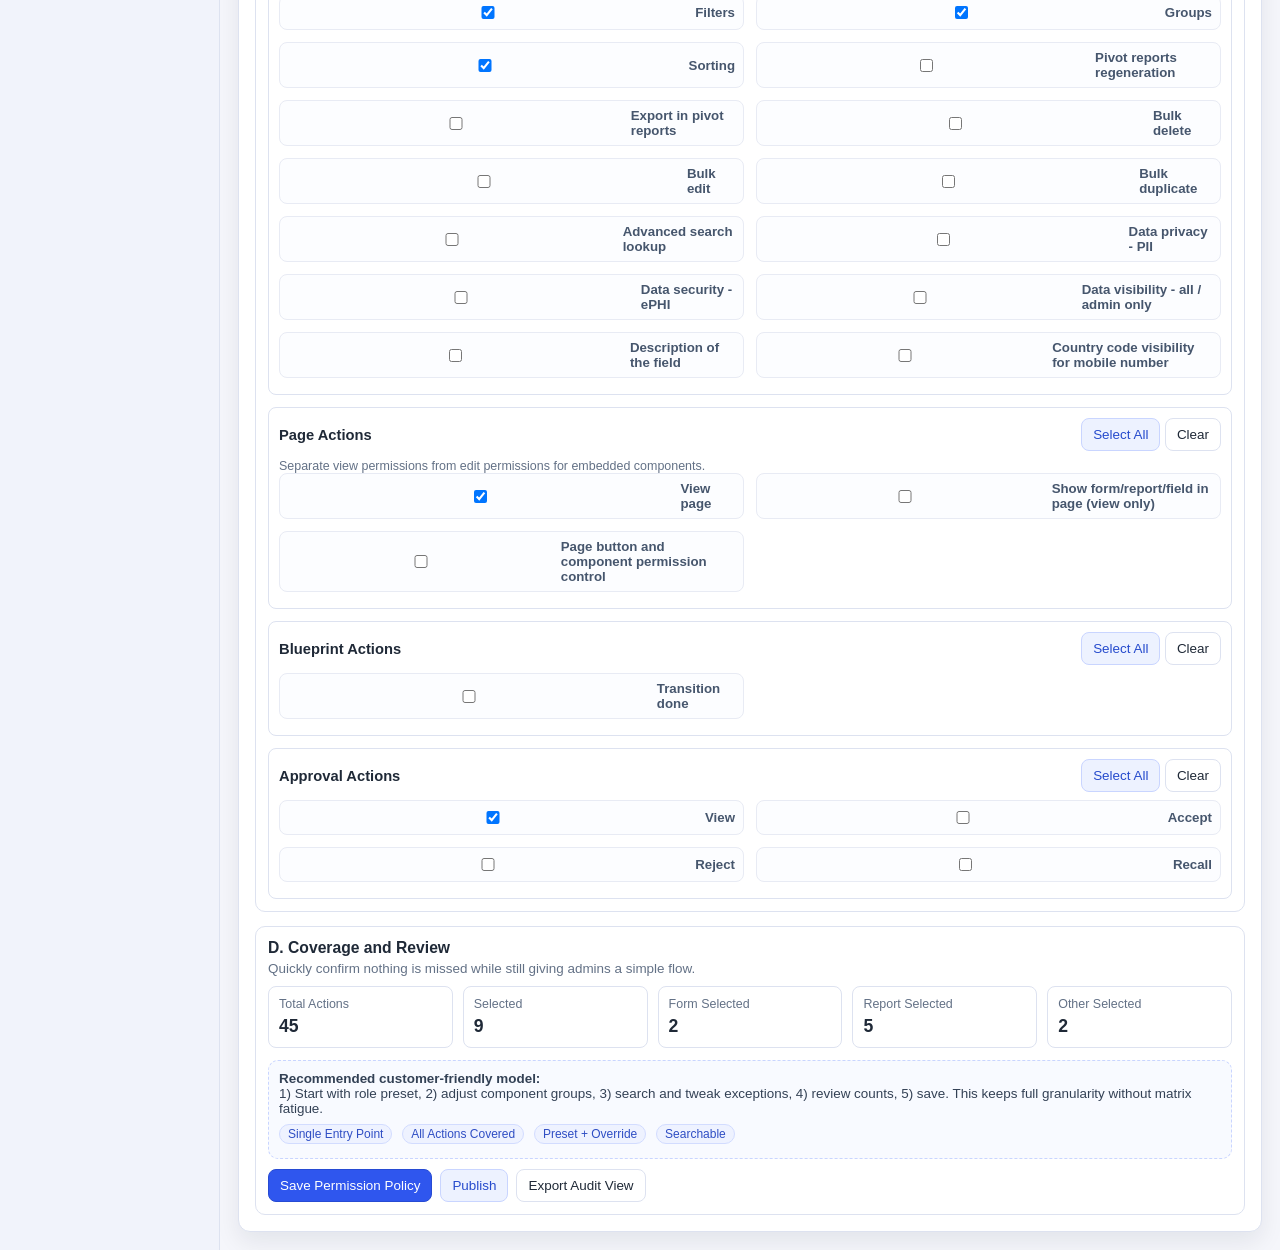
==== commit db8d0db8: "Redesign permissions UX with full action coverage and presets Co-authored-by: sibidharanj-rgb <sibid" ====
--- a/index.html
+++ b/index.html
@@ -3,26 +3,23 @@
 <head>
   <meta charset="UTF-8" />
   <meta name="viewport" content="width=device-width, initial-scale=1.0" />
-  <title>Permission Center - Unified RBAC + ABAC</title>
+  <title>Permission Builder - Unified RBAC UX</title>
   <style>
     :root {
       --bg: #f5f6fb;
       --surface: #ffffff;
-      --line: #dfe3ef;
+      --line: #dde2f0;
       --text: #1f2937;
-      --muted: #64748b;
+      --muted: #637186;
       --primary: #2f56ee;
       --primary-soft: #edf2ff;
-      --success: #157f4a;
-      --danger: #b91c1c;
+      --success: #15803d;
       --topbar: #252a57;
       --radius: 10px;
       --shadow: 0 10px 24px rgba(15, 23, 42, 0.08);
     }
 
-    * {
-      box-sizing: border-box;
-    }
+    * { box-sizing: border-box; }
 
     body {
       margin: 0;
@@ -36,12 +33,12 @@
       background: var(--topbar);
       color: #fff;
       display: flex;
+      align-items: center;
       justify-content: space-between;
-      align-items: center;
       padding: 0 14px;
       position: sticky;
       top: 0;
-      z-index: 20;
+      z-index: 10;
     }
 
     .topbar .left,
@@ -53,15 +50,15 @@
     }
 
     .app-chip {
+      border: 1px solid rgba(255, 255, 255, 0.15);
+      border-radius: 999px;
       padding: 6px 10px;
-      border-radius: 999px;
-      background: rgba(255, 255, 255, 0.1);
-      border: 1px solid rgba(255, 255, 255, 0.15);
+      background: rgba(255, 255, 255, 0.08);
     }
 
     .shell {
       display: grid;
-      grid-template-columns: 230px 1fr;
+      grid-template-columns: 220px 1fr;
       min-height: calc(100vh - 54px);
     }
 
@@ -71,23 +68,21 @@
       padding: 14px 12px;
     }
 
-    .side-group {
-      margin-bottom: 18px;
-    }
+    .side-group { margin-bottom: 18px; }
 
     .side-label {
-      color: #66758c;
+      color: #67758d;
       font-size: 0.72rem;
       font-weight: 700;
+      text-transform: uppercase;
       margin-bottom: 8px;
-      text-transform: uppercase;
     }
 
     .side-item {
+      font-size: 0.88rem;
+      color: #324155;
+      border-radius: 8px;
       padding: 8px 10px;
-      border-radius: 8px;
-      font-size: 0.88rem;
-      color: #334155;
       margin-bottom: 4px;
     }
 
@@ -112,19 +107,19 @@
 
     h1 {
       margin: 0;
-      font-size: 1.22rem;
+      font-size: 1.2rem;
     }
 
     .subtitle {
       margin: 6px 0 0;
       color: var(--muted);
-      font-size: 0.92rem;
-      max-width: 900px;
-    }
-
-    .flow-line {
+      font-size: 0.9rem;
+      max-width: 940px;
+    }
+
+    .flow {
       margin-top: 14px;
-      border: 1px dashed #cdd8fb;
+      border: 1px dashed #cad5fb;
       background: #f8faff;
       border-radius: 8px;
       padding: 10px;
@@ -135,10 +130,10 @@
       font-size: 0.84rem;
     }
 
-    .flow-step {
+    .step {
       border: 1px solid #d6dffc;
-      color: #2e4fca;
       background: #fff;
+      color: #2f56ee;
       border-radius: 999px;
       padding: 4px 9px;
       font-weight: 600;
@@ -163,11 +158,35 @@
       font-size: 0.84rem;
     }
 
-    .actions {
-      margin-top: 10px;
-      display: flex;
-      gap: 8px;
-      flex-wrap: wrap;
+    .grid {
+      display: grid;
+      gap: 12px;
+    }
+
+    .grid.two { grid-template-columns: 1.15fr 1fr; }
+    .grid.three { grid-template-columns: repeat(3, minmax(160px, 1fr)); }
+
+    label {
+      display: block;
+      margin-bottom: 6px;
+      color: #46566d;
+      font-size: 0.82rem;
+      font-weight: 600;
+    }
+
+    input, textarea, select {
+      width: 100%;
+      border: 1px solid var(--line);
+      border-radius: 8px;
+      padding: 8px 10px;
+      font: inherit;
+      background: #fff;
+      color: var(--text);
+    }
+
+    textarea {
+      resize: vertical;
+      min-height: 78px;
     }
 
     button {
@@ -182,139 +201,96 @@
 
     .primary {
       background: var(--primary);
-      border-color: #2649d0;
+      border-color: #274bd3;
       color: #fff;
     }
 
     .ghost {
       background: var(--primary-soft);
-      border-color: #c8d5ff;
-      color: #274fdf;
-    }
-
-    .grid {
-      display: grid;
-      gap: 12px;
-    }
-
-    .grid.two {
-      grid-template-columns: 1.4fr 1fr;
-    }
-
-    .grid.three {
-      grid-template-columns: repeat(3, minmax(180px, 1fr));
-    }
-
-    label {
-      display: block;
-      margin-bottom: 6px;
-      color: #475569;
-      font-size: 0.82rem;
+      border-color: #c9d5ff;
+      color: #264bcd;
+    }
+
+    .actions {
+      margin-top: 10px;
+      display: flex;
+      gap: 8px;
+      flex-wrap: wrap;
+    }
+
+    .preset-row {
+      display: flex;
+      flex-wrap: wrap;
+      gap: 8px;
+      margin-top: 8px;
+    }
+
+    .preset-btn.active {
+      border-color: #c7d4ff;
+      background: var(--primary-soft);
+      color: var(--primary);
       font-weight: 600;
     }
 
-    input, textarea, select {
-      width: 100%;
+    .card {
       border: 1px solid var(--line);
-      border-radius: 8px;
-      padding: 8px 10px;
-      font: inherit;
-      background: #fff;
-      color: var(--text);
-    }
-
-    textarea {
-      resize: vertical;
-      min-height: 82px;
-    }
-
-    table {
-      width: 100%;
-      border-collapse: collapse;
-      border: 1px solid var(--line);
-      border-radius: 8px;
-      overflow: hidden;
-      font-size: 0.84rem;
-      background: #fff;
-    }
-
-    th, td {
-      border-bottom: 1px solid #edf1f8;
-      text-align: left;
-      padding: 8px;
-      vertical-align: top;
-    }
-
-    th {
-      background: #f6f8fd;
-      color: #516177;
-      font-weight: 600;
-    }
-
-    tr:last-child td {
-      border-bottom: 0;
-    }
-
-    .pill {
-      display: inline-block;
-      border: 1px solid #d2dcff;
-      background: #eef2ff;
-      color: #304dc4;
-      border-radius: 999px;
-      font-size: 0.75rem;
-      padding: 2px 8px;
-      margin-right: 6px;
-      margin-bottom: 4px;
-    }
-
-    .condition-row {
-      border: 1px solid #e5e9f7;
-      border-radius: 8px;
-      background: #fbfcff;
-      padding: 8px;
-      margin-bottom: 8px;
-    }
-
-    .condition-grid {
-      display: grid;
-      gap: 8px;
-      grid-template-columns: 1fr 120px 1fr;
-    }
-
-    .decision {
-      border: 1px solid var(--line);
-      border-left: 4px solid #94a3b8;
       border-radius: 8px;
       padding: 10px;
       background: #fff;
-      font-size: 0.84rem;
-    }
-
-    .decision.allowed {
-      border-left-color: var(--success);
-    }
-
-    .decision.denied {
-      border-left-color: var(--danger);
-    }
-
-    .status {
-      font-weight: 700;
-      margin-bottom: 6px;
-    }
-
-    .status.allowed {
-      color: var(--success);
-    }
-
-    .status.denied {
-      color: var(--danger);
-    }
-
-    .trace {
-      margin: 8px 0 0;
-      padding-left: 18px;
-      color: #334155;
+    }
+
+    .card h3 {
+      margin: 0;
+      font-size: 0.92rem;
+    }
+
+    .card-top {
+      display: flex;
+      justify-content: space-between;
+      align-items: center;
+      gap: 8px;
+      flex-wrap: wrap;
+      margin-bottom: 8px;
+    }
+
+    .tiny {
+      color: var(--muted);
+      font-size: 0.78rem;
+    }
+
+    .check-grid {
+      display: grid;
+      grid-template-columns: repeat(2, minmax(220px, 1fr));
+      gap: 6px 12px;
+    }
+
+    .check-item {
+      border: 1px solid #e8ebf4;
+      border-radius: 8px;
+      padding: 7px 8px;
+      font-size: 0.83rem;
+      display: flex;
+      align-items: center;
+      gap: 8px;
+      background: #fcfdff;
+    }
+
+    .check-item.hide {
+      display: none;
+    }
+
+    .search-wrap {
+      display: grid;
+      grid-template-columns: 1fr 220px;
+      gap: 8px;
+      margin-bottom: 10px;
+    }
+
+    .summary {
+      display: grid;
+      grid-template-columns: repeat(5, minmax(120px, 1fr));
+      gap: 10px;
+      margin-top: 10px;
     }
 
     .metric {
@@ -326,57 +302,57 @@
 
     .metric .name {
       color: var(--muted);
-      font-size: 0.8rem;
+      font-size: 0.78rem;
     }
 
     .metric .value {
-      margin-top: 6px;
-      font-size: 1.2rem;
+      margin-top: 5px;
+      font-size: 1.1rem;
       font-weight: 700;
     }
 
-    .tip {
-      margin-top: 12px;
-      border: 1px dashed #c7d2fe;
+    .review {
+      border: 1px dashed #c9d5ff;
       border-radius: 10px;
       background: #f8faff;
       padding: 10px;
+      margin-top: 12px;
       font-size: 0.84rem;
       color: #334155;
     }
 
-    @media (max-width: 1080px) {
-      .shell {
-        grid-template-columns: 1fr;
-      }
-
-      .sidebar {
-        border-right: 0;
-        border-bottom: 1px solid var(--line);
-      }
-
-      .grid.two, .grid.three {
-        grid-template-columns: 1fr;
-      }
-
-      .condition-grid {
-        grid-template-columns: 1fr;
-      }
+    .chip {
+      display: inline-block;
+      border: 1px solid #d2dcff;
+      background: #eef2ff;
+      color: #2f4ec4;
+      border-radius: 999px;
+      padding: 2px 8px;
+      font-size: 0.75rem;
+      margin-right: 6px;
+      margin-bottom: 4px;
+    }
+
+    @media (max-width: 1180px) {
+      .shell { grid-template-columns: 1fr; }
+      .sidebar { border-right: 0; border-bottom: 1px solid var(--line); }
+      .grid.two, .grid.three, .summary, .search-wrap { grid-template-columns: 1fr; }
+      .check-grid { grid-template-columns: 1fr; }
     }
   </style>
 </head>
 <body>
   <header class="topbar">
     <div class="left">
-      <span>Menu</span>
-      <span class="app-chip">Tamilnadu Election com...</span>
+      <span>☰</span>
+      <span class="app-chip">Order Management</span>
       <span>Settings</span>
     </div>
     <div class="right">
       <span>Design</span>
       <span>Workflow</span>
-      <span>Settings</span>
-      <span class="app-chip">Access this application</span>
+      <strong>Settings</strong>
+      <button class="primary" style="padding: 6px 10px;">Access Development Live</button>
     </div>
   </header>
 
@@ -405,372 +381,353 @@
 
     <main class="content">
       <section class="page-card">
-        <h1>Permission Center (Single Entry Point)</h1>
+        <h1>Unified Permission Builder (Single Entry Point)</h1>
         <p class="subtitle">
-          One unified screen for RBAC + ABAC. Configure permission profile, role assignment, conditional access,
-          and validation in one guided flow without switching tabs.
+          Easier alternative to a giant checkbox matrix: start from one permission profile, apply role preset,
+          then adjust grouped actions (Form, Report, Page, Blueprint, Approval) with search and bulk controls.
+          All actions from your reference list are covered here.
         </p>
 
-        <div class="flow-line">
-          <span class="flow-step">1) Define Permission</span>
-          <span>&rarr;</span>
-          <span class="flow-step">2) Assign Role</span>
-          <span>&rarr;</span>
-          <span class="flow-step">3) Add ABAC Conditions</span>
-          <span>&rarr;</span>
-          <span class="flow-step">4) Validate Access</span>
-          <span>&rarr;</span>
-          <span class="flow-step">5) Save Policy</span>
+        <div class="flow">
+          <span class="step">1) Create Permission</span>
+          <span>→</span>
+          <span class="step">2) Apply Role Preset</span>
+          <span>→</span>
+          <span class="step">3) Fine-tune by Component</span>
+          <span>→</span>
+          <span class="step">4) Review Coverage</span>
+          <span>→</span>
+          <span class="step">5) Save & Publish</span>
         </div>
 
         <section class="section">
-          <h2>A. Permission Definition (RBAC)</h2>
-          <p class="note">Start here. Create or edit one permission profile as the primary control object.</p>
+          <h2>A. Permission Profile</h2>
+          <p class="note">One policy object. Keep this as the only admin entry point.</p>
           <div class="grid two">
             <div>
-              <label for="permName">Permission Name</label>
-              <input id="permName" value="Read - Customer OTP Entry" />
-
-              <label for="permDesc" style="margin-top: 8px;">Description</label>
-              <textarea id="permDesc">Read access for customer OTP records with scoped restrictions.</textarea>
-
-              <div class="actions">
-                <button class="primary">Create Permission</button>
-                <button>Update Existing</button>
-              </div>
-            </div>
-
+              <label for="permissionName">Permission Name</label>
+              <input id="permissionName" value="Operations Manager - Controlled Access" />
+            </div>
             <div>
-              <label>Existing Permission Profiles</label>
-              <div>
-                <span class="pill">Read</span>
-                <span class="pill">Write</span>
-                <span class="pill">Approve Discounts</span>
-              </div>
-              <p class="note" style="margin-top: 10px;">
-                Keep this list simple. Users begin from one permission and progressively add role + ABAC constraints below.
-              </p>
-            </div>
-          </div>
-        </section>
-
-        <section class="section">
-          <h2>B. Module Access Matrix (RBAC)</h2>
-          <p class="note">Set static permissions for modules/resources.</p>
-          <table>
-            <thead>
-              <tr>
-                <th>Module</th>
-                <th>Access</th>
-                <th>View</th>
-                <th>Edit</th>
-                <th>Delete</th>
-                <th>More</th>
-              </tr>
-            </thead>
-            <tbody>
-              <tr>
-                <td>Customer OTP Entry</td>
-                <td><input type="checkbox" checked /></td>
-                <td><input type="checkbox" checked /></td>
-                <td><input type="checkbox" /></td>
-                <td><input type="checkbox" /></td>
-                <td><input type="checkbox" /></td>
-              </tr>
-              <tr>
-                <td>Customer Personal Details</td>
-                <td><input type="checkbox" checked /></td>
-                <td><input type="checkbox" checked /></td>
-                <td><input type="checkbox" /></td>
-                <td><input type="checkbox" /></td>
-                <td><input type="checkbox" /></td>
-              </tr>
-            </tbody>
-          </table>
-        </section>
-
-        <section class="section">
-          <h2>C. Role Mapping (RBAC)</h2>
-          <p class="note">Attach the permission profile to one or more roles.</p>
-          <div class="grid two">
-            <div>
-              <label for="roleSelect">Assign To Role</label>
-              <select id="roleSelect">
+              <label for="roleTarget">Primary Role</label>
+              <select id="roleTarget">
+                <option>Manager</option>
                 <option>Sales Rep</option>
-                <option>Manager</option>
-                <option>CEO</option>
                 <option>Support Executive</option>
-              </select>
-
-              <label for="scopeSelect" style="margin-top: 8px;">Role Scope</label>
-              <select id="scopeSelect">
-                <option>Own Records</option>
-                <option>Team Records</option>
-                <option>All Records</option>
-              </select>
-
-              <div class="actions">
-                <button class="primary">Attach Role</button>
-                <button>Remove Role Link</button>
-              </div>
-            </div>
-
-            <div>
-              <label>Current Role Assignments</label>
-              <table>
-                <thead>
-                  <tr>
-                    <th>Role</th>
-                    <th>Permission</th>
-                    <th>Scope</th>
-                  </tr>
-                </thead>
-                <tbody>
-                  <tr>
-                    <td>Sales Rep</td>
-                    <td>Read - Customer OTP Entry</td>
-                    <td>Own Records</td>
-                  </tr>
-                  <tr>
-                    <td>Manager</td>
-                    <td>Read - Customer OTP Entry</td>
-                    <td>Team Records</td>
-                  </tr>
-                </tbody>
-              </table>
-            </div>
-          </div>
-        </section>
-
-        <section class="section">
-          <h2>D. Conditional Access (ABAC)</h2>
-          <p class="note">Add dynamic constraints that are evaluated after RBAC checks.</p>
-          <label style="display: inline-flex; gap: 8px; align-items: center; margin-bottom: 10px;">
-            <input type="checkbox" id="abacToggle" checked style="width: auto;" />
-            Enable ABAC conditions for this permission
-          </label>
-
-          <div id="abacBlock">
-            <div id="conditionList">
-              <div class="condition-row">
-                <div class="condition-grid">
-                  <select>
-                    <option>record_owner_id</option>
-                    <option>refund_amount</option>
-                    <option>customer_tier</option>
-                    <option>region</option>
-                  </select>
-                  <select>
-                    <option>=</option>
-                    <option>!=</option>
-                    <option>&gt;</option>
-                    <option>&lt;</option>
-                  </select>
-                  <input value="current_user_id" />
-                </div>
-              </div>
-              <div class="condition-row">
-                <div class="condition-grid">
-                  <select>
-                    <option>refund_amount</option>
-                    <option>customer_tier</option>
-                    <option>region</option>
-                  </select>
-                  <select>
-                    <option>&gt;</option>
-                    <option>=</option>
-                    <option>!=</option>
-                  </select>
-                  <input value="5000" />
-                </div>
-              </div>
-            </div>
-
-            <div class="actions">
-              <button id="addCondition">+ Add Condition</button>
-              <button>Clear Conditions</button>
-            </div>
-          </div>
-        </section>
-
-        <section class="section">
-          <h2>E. Access Validation</h2>
-          <p class="note">Test the combined RBAC + ABAC policy before saving.</p>
-          <div class="grid two">
-            <div>
-              <label for="simRole">Role</label>
-              <select id="simRole">
-                <option>Sales Rep</option>
-                <option>Manager</option>
                 <option>CEO</option>
               </select>
-
-              <label for="simAction" style="margin-top: 8px;">Action</label>
-              <select id="simAction">
-                <option>View Record</option>
-                <option>Approve Discount</option>
-              </select>
-
-              <label for="simOwnership" style="margin-top: 8px;">Record Ownership</label>
-              <select id="simOwnership">
-                <option>Own Record</option>
-                <option>Other User Record</option>
-              </select>
-
-              <label for="simAmount" style="margin-top: 8px;">Refund Amount</label>
-              <input id="simAmount" type="number" value="7000" />
-
-              <label for="simTier" style="margin-top: 8px;">Customer Tier</label>
-              <select id="simTier">
-                <option>premium</option>
-                <option>standard</option>
-              </select>
-
-              <div class="actions">
-                <button class="primary" id="runSimulation">Run Validation</button>
-              </div>
-            </div>
-
-            <div>
-              <div class="decision denied" id="decisionCard">
-                <div class="status denied" id="decisionStatus">Denied</div>
-                <div id="decisionReason">Denied because Sales Rep can view only own records.</div>
-                <ol class="trace" id="decisionTrace">
-                  <li>RBAC check: Sales Rep + View Record = allowed with scope Own.</li>
-                  <li>ABAC check failed: record_owner_id does not match current_user_id.</li>
-                  <li>Final decision: Denied.</li>
-                </ol>
-              </div>
-            </div>
+            </div>
+          </div>
+          <div style="margin-top: 8px;">
+            <label for="permissionDescription">Description</label>
+            <textarea id="permissionDescription">Unified role policy covering form, report, page, blueprint, and approval controls.</textarea>
           </div>
         </section>
 
         <section class="section">
-          <h2>F. Save and Monitor</h2>
-          <p class="note">Finalize one policy object and monitor key outcomes.</p>
-          <div class="grid three">
+          <h2>B. Role Presets (for fast setup)</h2>
+          <p class="note">
+            Presets reduce manual work. After applying, admins can still override any individual action below.
+          </p>
+          <div class="preset-row">
+            <button class="preset-btn active" data-preset="read">Read Only</button>
+            <button class="preset-btn" data-preset="entry">Data Entry</button>
+            <button class="preset-btn" data-preset="ops">Operations Manager</button>
+            <button class="preset-btn" data-preset="admin">Admin</button>
+          </div>
+          <div class="actions">
+            <button class="ghost" id="applyPreset">Apply Selected Preset</button>
+            <button id="clearAll">Clear All Permissions</button>
+          </div>
+        </section>
+
+        <section class="section">
+          <h2>C. Action Coverage (all components)</h2>
+          <p class="note">
+            Every action from your list is included. Use component-level "Select All / Clear" instead of a giant flat matrix.
+          </p>
+
+          <div class="search-wrap">
+            <input id="searchAction" placeholder="Search actions (example: export, approval, mobile number, pivot)" />
+            <select id="componentFilter">
+              <option value="all">All Components</option>
+              <option value="form">Form</option>
+              <option value="report">Report</option>
+              <option value="page">Page</option>
+              <option value="blueprint">Blueprint</option>
+              <option value="approval">Approval</option>
+            </select>
+          </div>
+
+          <div class="grid">
+            <div class="card component-card" data-component="form">
+              <div class="card-top">
+                <h3>Form Actions</h3>
+                <div>
+                  <button class="ghost component-select" data-target="form">Select All</button>
+                  <button class="component-clear" data-target="form">Clear</button>
+                </div>
+              </div>
+              <div class="tiny">Includes core form operations, inline subform/lookup, draft, and field-level CRUD.</div>
+              <div class="check-grid">
+                <label class="check-item"><input type="checkbox" class="perm-check" data-component="form" data-level="2" id="form-add-record"> Add record</label>
+                <label class="check-item"><input type="checkbox" class="perm-check" data-component="form" data-level="1" id="form-inline-view"> Inline Subform / Lookup form - View form</label>
+                <label class="check-item"><input type="checkbox" class="perm-check" data-component="form" data-level="2" id="form-inline-add"> Inline Subform / Lookup form - Add record</label>
+                <label class="check-item"><input type="checkbox" class="perm-check" data-component="form" data-level="3" id="form-inline-remove"> Inline Subform / Lookup form - Remove record</label>
+                <label class="check-item"><input type="checkbox" class="perm-check" data-component="form" data-level="2" id="form-save-draft"> Save as draft</label>
+                <label class="check-item"><input type="checkbox" class="perm-check" data-component="form" data-level="2" id="form-field-create"> Field level (CRUD) - Create</label>
+                <label class="check-item"><input type="checkbox" class="perm-check" data-component="form" data-level="1" id="form-field-read"> Field level (CRUD) - Read</label>
+                <label class="check-item"><input type="checkbox" class="perm-check" data-component="form" data-level="3" id="form-field-update"> Field level (CRUD) - Update</label>
+                <label class="check-item"><input type="checkbox" class="perm-check" data-component="form" data-level="4" id="form-field-delete"> Field level (CRUD) - Delete</label>
+              </div>
+            </div>
+
+            <div class="card component-card" data-component="report">
+              <div class="card-top">
+                <h3>Report Actions</h3>
+                <div>
+                  <button class="ghost component-select" data-target="report">Select All</button>
+                  <button class="component-clear" data-target="report">Clear</button>
+                </div>
+              </div>
+              <div class="tiny">Covers record lifecycle, export/print/import, comments, attachment, analytics, bulk, and data controls.</div>
+              <div class="check-grid">
+                <label class="check-item"><input type="checkbox" class="perm-check" data-component="report" data-level="4" id="report-delete-record"> Delete record</label>
+                <label class="check-item"><input type="checkbox" class="perm-check" data-component="report" data-level="3" id="report-edit-record"> Edit record</label>
+                <label class="check-item"><input type="checkbox" class="perm-check" data-component="report" data-level="1" id="report-view-record"> View record</label>
+                <label class="check-item"><input type="checkbox" class="perm-check" data-component="report" data-level="2" id="report-duplicate-record"> Duplicate record</label>
+                <label class="check-item"><input type="checkbox" class="perm-check" data-component="report" data-level="2" id="report-print-record"> Print record</label>
+                <label class="check-item"><input type="checkbox" class="perm-check" data-component="report" data-level="2" id="report-export-record"> Export record</label>
+                <label class="check-item"><input type="checkbox" class="perm-check" data-component="report" data-level="3" id="report-import-record"> Import record</label>
+                <label class="check-item"><input type="checkbox" class="perm-check" data-component="report" data-level="2" id="report-add-comment"> Add comment</label>
+                <label class="check-item"><input type="checkbox" class="perm-check" data-component="report" data-level="3" id="report-delete-comment"> Delete comment</label>
+                <label class="check-item"><input type="checkbox" class="perm-check" data-component="report" data-level="1" id="report-view-attachment"> View attachment</label>
+                <label class="check-item"><input type="checkbox" class="perm-check" data-component="report" data-level="2" id="report-download-attachment"> Download attachment</label>
+                <label class="check-item"><input type="checkbox" class="perm-check" data-component="report" data-level="3" id="report-click-custom-button"> Click custom button</label>
+                <label class="check-item"><input type="checkbox" class="perm-check" data-component="report" data-level="2" id="report-save-record"> Save record</label>
+                <label class="check-item"><input type="checkbox" class="perm-check" data-component="report" data-level="3" id="report-update-view"> Update view</label>
+                <label class="check-item"><input type="checkbox" class="perm-check" data-component="report" data-level="1" id="report-filters"> Filters</label>
+                <label class="check-item"><input type="checkbox" class="perm-check" data-component="report" data-level="1" id="report-groups"> Groups</label>
+                <label class="check-item"><input type="checkbox" class="perm-check" data-component="report" data-level="1" id="report-sorting"> Sorting</label>
+                <label class="check-item"><input type="checkbox" class="perm-check" data-component="report" data-level="3" id="report-pivot-regeneration"> Pivot reports regeneration</label>
+                <label class="check-item"><input type="checkbox" class="perm-check" data-component="report" data-level="2" id="report-export-pivot"> Export in pivot reports</label>
+                <label class="check-item"><input type="checkbox" class="perm-check" data-component="report" data-level="4" id="report-bulk-delete"> Bulk delete</label>
+                <label class="check-item"><input type="checkbox" class="perm-check" data-component="report" data-level="3" id="report-bulk-edit"> Bulk edit</label>
+                <label class="check-item"><input type="checkbox" class="perm-check" data-component="report" data-level="3" id="report-bulk-duplicate"> Bulk duplicate</label>
+                <label class="check-item"><input type="checkbox" class="perm-check" data-component="report" data-level="2" id="report-advanced-search-lookup"> Advanced search lookup</label>
+                <label class="check-item"><input type="checkbox" class="perm-check" data-component="report" data-level="4" id="report-data-privacy-pii"> Data privacy - PII</label>
+                <label class="check-item"><input type="checkbox" class="perm-check" data-component="report" data-level="4" id="report-data-security-ephi"> Data security - ePHI</label>
+                <label class="check-item"><input type="checkbox" class="perm-check" data-component="report" data-level="4" id="report-data-visibility-admin-only"> Data visibility - all / admin only</label>
+                <label class="check-item"><input type="checkbox" class="perm-check" data-component="report" data-level="2" id="report-field-description"> Description of the field</label>
+                <label class="check-item"><input type="checkbox" class="perm-check" data-component="report" data-level="3" id="report-country-code-mobile"> Country code visibility for mobile number</label>
+              </div>
+            </div>
+
+            <div class="card component-card" data-component="page">
+              <div class="card-top">
+                <h3>Page Actions</h3>
+                <div>
+                  <button class="ghost component-select" data-target="page">Select All</button>
+                  <button class="component-clear" data-target="page">Clear</button>
+                </div>
+              </div>
+              <div class="tiny">Separate view permissions from edit permissions for embedded components.</div>
+              <div class="check-grid">
+                <label class="check-item"><input type="checkbox" class="perm-check" data-component="page" data-level="1" id="page-view-page"> View page</label>
+                <label class="check-item"><input type="checkbox" class="perm-check" data-component="page" data-level="2" id="page-show-components-view-only"> Show form/report/field in page (view only)</label>
+                <label class="check-item"><input type="checkbox" class="perm-check" data-component="page" data-level="3" id="page-button-component-control"> Page button and component permission control</label>
+              </div>
+            </div>
+
+            <div class="card component-card" data-component="blueprint">
+              <div class="card-top">
+                <h3>Blueprint Actions</h3>
+                <div>
+                  <button class="ghost component-select" data-target="blueprint">Select All</button>
+                  <button class="component-clear" data-target="blueprint">Clear</button>
+                </div>
+              </div>
+              <div class="check-grid">
+                <label class="check-item"><input type="checkbox" class="perm-check" data-component="blueprint" data-level="3" id="blueprint-transition-done"> Transition done</label>
+              </div>
+            </div>
+
+            <div class="card component-card" data-component="approval">
+              <div class="card-top">
+                <h3>Approval Actions</h3>
+                <div>
+                  <button class="ghost component-select" data-target="approval">Select All</button>
+                  <button class="component-clear" data-target="approval">Clear</button>
+                </div>
+              </div>
+              <div class="check-grid">
+                <label class="check-item"><input type="checkbox" class="perm-check" data-component="approval" data-level="1" id="approval-view"> View</label>
+                <label class="check-item"><input type="checkbox" class="perm-check" data-component="approval" data-level="2" id="approval-accept"> Accept</label>
+                <label class="check-item"><input type="checkbox" class="perm-check" data-component="approval" data-level="2" id="approval-reject"> Reject</label>
+                <label class="check-item"><input type="checkbox" class="perm-check" data-component="approval" data-level="3" id="approval-recall"> Recall</label>
+              </div>
+            </div>
+          </div>
+        </section>
+
+        <section class="section">
+          <h2>D. Coverage and Review</h2>
+          <p class="note">Quickly confirm nothing is missed while still giving admins a simple flow.</p>
+          <div class="summary">
             <div class="metric">
-              <div class="name">Total Roles Linked</div>
-              <div class="value">2</div>
+              <div class="name">Total Actions</div>
+              <div class="value" id="totalActions">46</div>
             </div>
             <div class="metric">
-              <div class="name">ABAC Conditions</div>
-              <div class="value">2</div>
+              <div class="name">Selected</div>
+              <div class="value" id="selectedActions">0</div>
             </div>
             <div class="metric">
-              <div class="name">Last Validation Result</div>
-              <div class="value" id="lastResult">Denied</div>
-            </div>
-          </div>
+              <div class="name">Form Selected</div>
+              <div class="value" id="formCount">0</div>
+            </div>
+            <div class="metric">
+              <div class="name">Report Selected</div>
+              <div class="value" id="reportCount">0</div>
+            </div>
+            <div class="metric">
+              <div class="name">Other Selected</div>
+              <div class="value" id="otherCount">0</div>
+            </div>
+          </div>
+
+          <div class="review">
+            <strong>Recommended customer-friendly model:</strong><br />
+            1) Start with role preset, 2) adjust component groups, 3) search and tweak exceptions,
+            4) review counts, 5) save. This keeps full granularity without matrix fatigue.
+            <div style="margin-top: 8px;">
+              <span class="chip">Single Entry Point</span>
+              <span class="chip">All Actions Covered</span>
+              <span class="chip">Preset + Override</span>
+              <span class="chip">Searchable</span>
+            </div>
+          </div>
+
           <div class="actions">
             <button class="primary">Save Permission Policy</button>
-            <button class="ghost">Publish Changes</button>
-            <button>Export Audit Log</button>
+            <button class="ghost">Publish</button>
+            <button>Export Audit View</button>
           </div>
         </section>
-
-        <div class="tip">
-          <strong>Clear usage model:</strong> Admin enters through one Permission Center screen, defines base RBAC access,
-          maps roles, adds ABAC constraints, validates result, then saves. No separate AI layer and no multi-tab hopping.
-        </div>
       </section>
     </main>
   </div>
 
   <script>
-    const abacToggle = document.getElementById("abacToggle");
-    const abacBlock = document.getElementById("abacBlock");
-    const addCondition = document.getElementById("addCondition");
-
-    abacToggle.addEventListener("change", () => {
-      abacBlock.style.display = abacToggle.checked ? "block" : "none";
+    const checks = Array.from(document.querySelectorAll(".perm-check"));
+    const presetButtons = Array.from(document.querySelectorAll(".preset-btn"));
+    const applyPresetBtn = document.getElementById("applyPreset");
+    const clearAllBtn = document.getElementById("clearAll");
+    const searchInput = document.getElementById("searchAction");
+    const componentFilter = document.getElementById("componentFilter");
+    const componentCards = Array.from(document.querySelectorAll(".component-card"));
+
+    let selectedPreset = "read";
+
+    function setActivePreset(preset) {
+      selectedPreset = preset;
+      presetButtons.forEach((btn) => {
+        btn.classList.toggle("active", btn.dataset.preset === preset);
+      });
+    }
+
+    presetButtons.forEach((btn) => {
+      btn.addEventListener("click", () => setActivePreset(btn.dataset.preset));
     });
 
-    addCondition.addEventListener("click", () => {
-      const list = document.getElementById("conditionList");
-      const row = document.createElement("div");
-      row.className = "condition-row";
-      row.innerHTML = `
-        <div class="condition-grid">
-          <select>
-            <option>region</option>
-            <option>record_owner_id</option>
-            <option>customer_tier</option>
-          </select>
-          <select>
-            <option>=</option>
-            <option>!=</option>
-            <option>&gt;</option>
-            <option>&lt;</option>
-          </select>
-          <input value="user.region" />
-        </div>
-      `;
-      list.appendChild(row);
+    function applyPreset() {
+      const levelMap = { read: 1, entry: 2, ops: 3, admin: 4 };
+      const maxLevel = levelMap[selectedPreset] || 1;
+      checks.forEach((check) => {
+        check.checked = Number(check.dataset.level) <= maxLevel;
+      });
+      updateSummary();
+    }
+
+    applyPresetBtn.addEventListener("click", applyPreset);
+
+    clearAllBtn.addEventListener("click", () => {
+      checks.forEach((check) => {
+        check.checked = false;
+      });
+      updateSummary();
     });
 
-    document.getElementById("runSimulation").addEventListener("click", () => {
-      const role = document.getElementById("simRole").value;
-      const action = document.getElementById("simAction").value;
-      const ownership = document.getElementById("simOwnership").value;
-      const amount = Number(document.getElementById("simAmount").value || 0);
-      const tier = document.getElementById("simTier").value;
-
-      const card = document.getElementById("decisionCard");
-      const status = document.getElementById("decisionStatus");
-      const reason = document.getElementById("decisionReason");
-      const trace = document.getElementById("decisionTrace");
-      const lastResult = document.getElementById("lastResult");
-
-      let allowed = true;
-      const steps = [];
-
-      if (action === "View Record" && role === "Sales Rep") {
-        steps.push("RBAC check passed: Sales Rep can view own records.");
-        if (ownership === "Other User Record") {
-          allowed = false;
-          steps.push("ABAC check failed: record ownership does not match current user.");
-        } else {
-          steps.push("ABAC check passed: record ownership matches current user.");
-        }
-      }
-
-      if (action === "Approve Discount") {
-        if (role !== "Manager" && role !== "CEO") {
-          allowed = false;
-          steps.push("RBAC check failed: only Manager/CEO can approve discounts.");
-        } else {
-          steps.push("RBAC check passed: role can approve discounts.");
-          if (amount > 5000 && tier === "standard" && role !== "Manager" && role !== "CEO") {
-            allowed = false;
-            steps.push("ABAC threshold check failed.");
-          } else {
-            steps.push("ABAC threshold check passed.");
+    document.querySelectorAll(".component-select").forEach((btn) => {
+      btn.addEventListener("click", () => {
+        const target = btn.dataset.target;
+        checks.forEach((check) => {
+          if (check.dataset.component === target) {
+            check.checked = true;
           }
-        }
-      }
-
-      if (allowed) {
-        card.classList.remove("denied");
-        card.classList.add("allowed");
-        status.classList.remove("denied");
-        status.classList.add("allowed");
-        status.textContent = "Allowed";
-        reason.textContent = "Request satisfies both RBAC role permissions and ABAC conditions.";
-        lastResult.textContent = "Allowed";
-      } else {
-        card.classList.remove("allowed");
-        card.classList.add("denied");
-        status.classList.remove("allowed");
-        status.classList.add("denied");
-        status.textContent = "Denied";
-        reason.textContent = "Request blocked by RBAC scope or ABAC condition check.";
-        lastResult.textContent = "Denied";
-      }
-
-      steps.push(`Final decision: ${allowed ? "Allowed" : "Denied"}.`);
-      trace.innerHTML = steps.map((step) => `<li>${step}</li>`).join("");
+        });
+        updateSummary();
+      });
     });
+
+    document.querySelectorAll(".component-clear").forEach((btn) => {
+      btn.addEventListener("click", () => {
+        const target = btn.dataset.target;
+        checks.forEach((check) => {
+          if (check.dataset.component === target) {
+            check.checked = false;
+          }
+        });
+        updateSummary();
+      });
+    });
+
+    checks.forEach((check) => {
+      check.addEventListener("change", updateSummary);
+    });
+
+    function updateSummary() {
+      const total = checks.length;
+      const selected = checks.filter((check) => check.checked).length;
+      const formSelected = checks.filter((check) => check.checked && check.dataset.component === "form").length;
+      const reportSelected = checks.filter((check) => check.checked && check.dataset.component === "report").length;
+      const otherSelected = selected - formSelected - reportSelected;
+
+      document.getElementById("totalActions").textContent = String(total);
+      document.getElementById("selectedActions").textContent = String(selected);
+      document.getElementById("formCount").textContent = String(formSelected);
+      document.getElementById("reportCount").textContent = String(reportSelected);
+      document.getElementById("otherCount").textContent = String(otherSelected);
+    }
+
+    function applySearchFilter() {
+      const query = searchInput.value.trim().toLowerCase();
+      const filter = componentFilter.value;
+
+      componentCards.forEach((card) => {
+        const cardComponent = card.dataset.component;
+        const componentMatch = filter === "all" || filter === cardComponent;
+
+        const items = Array.from(card.querySelectorAll(".check-item"));
+        let visibleCount = 0;
+
+        items.forEach((item) => {
+          const text = item.textContent.toLowerCase();
+          const textMatch = !query || text.includes(query);
+          const show = componentMatch && textMatch;
+          item.classList.toggle("hide", !show);
+          if (show) visibleCount += 1;
+        });
+
+        card.style.display = visibleCount > 0 ? "block" : "none";
+      });
+    }
+
+    searchInput.addEventListener("input", applySearchFilter);
+    componentFilter.addEventListener("change", applySearchFilter);
+
+    setActivePreset("read");
+    applyPreset();
   </script>
 </body>
 </html>
